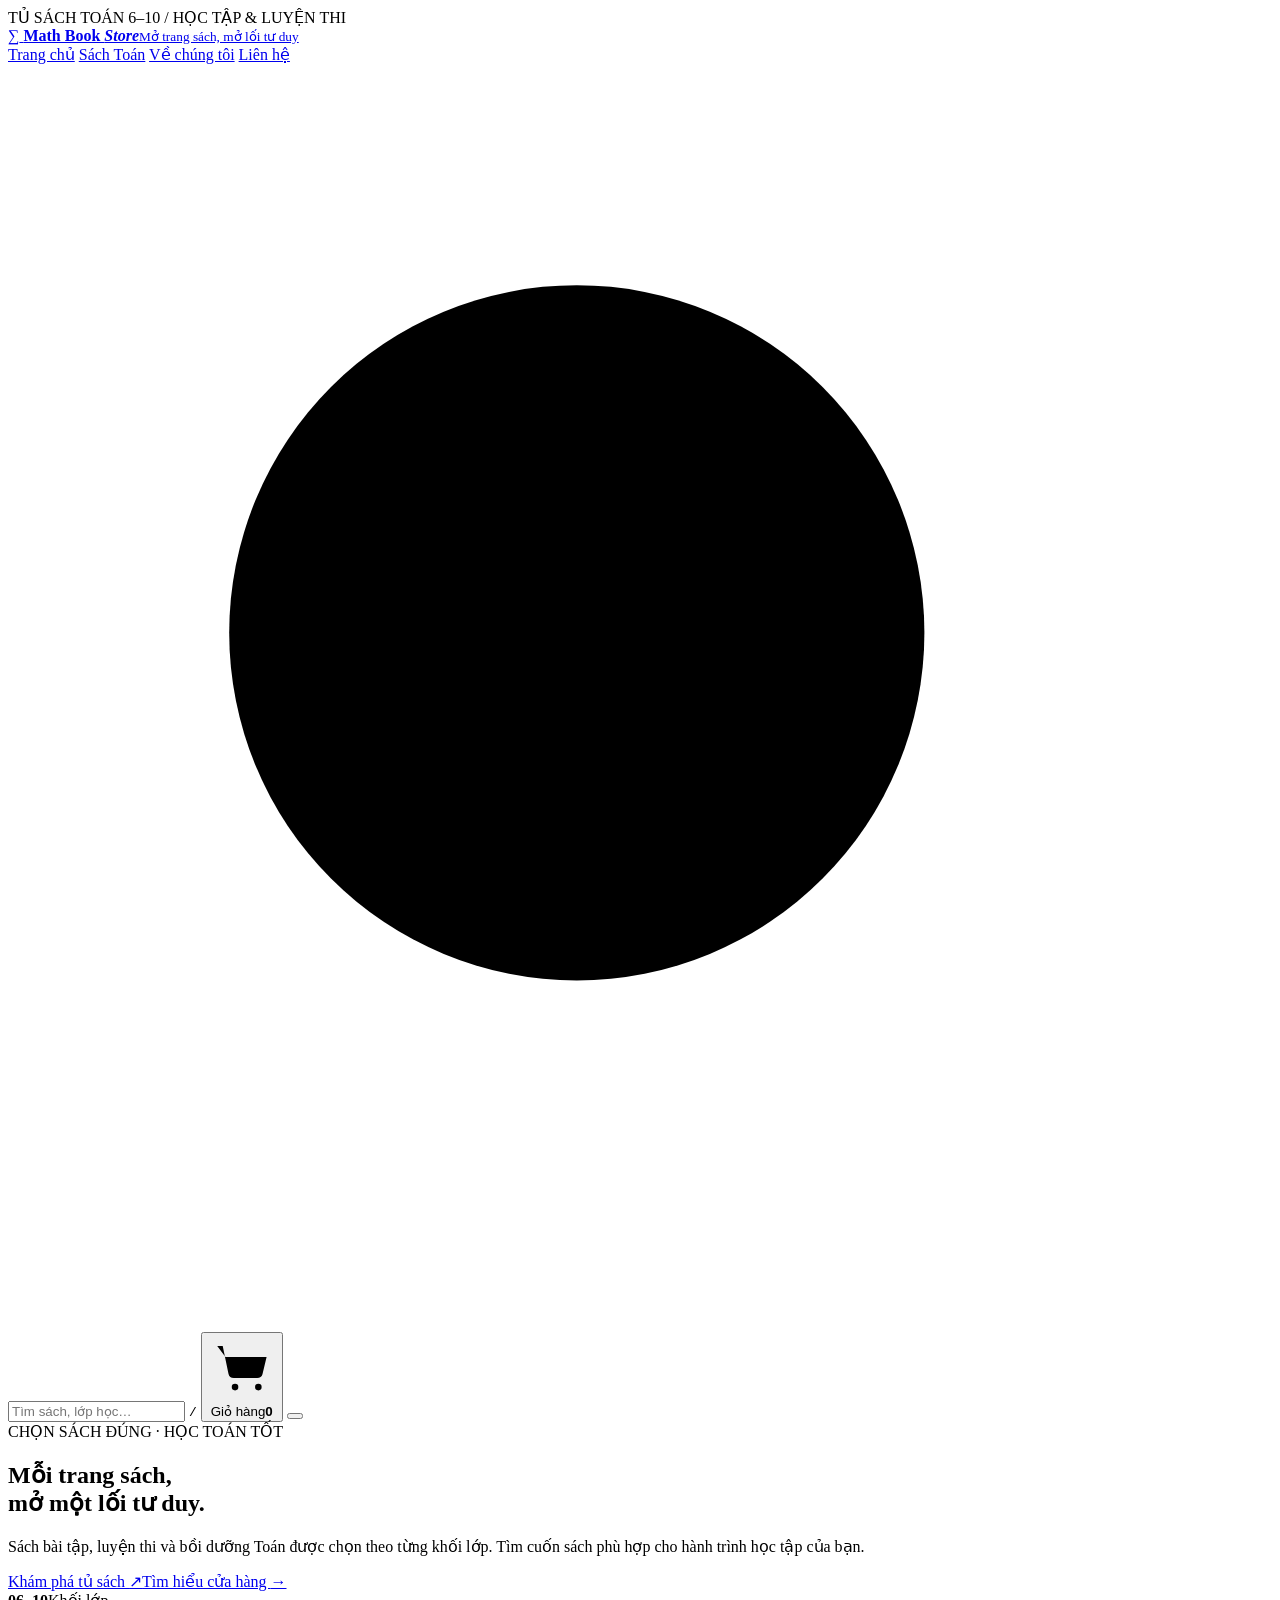
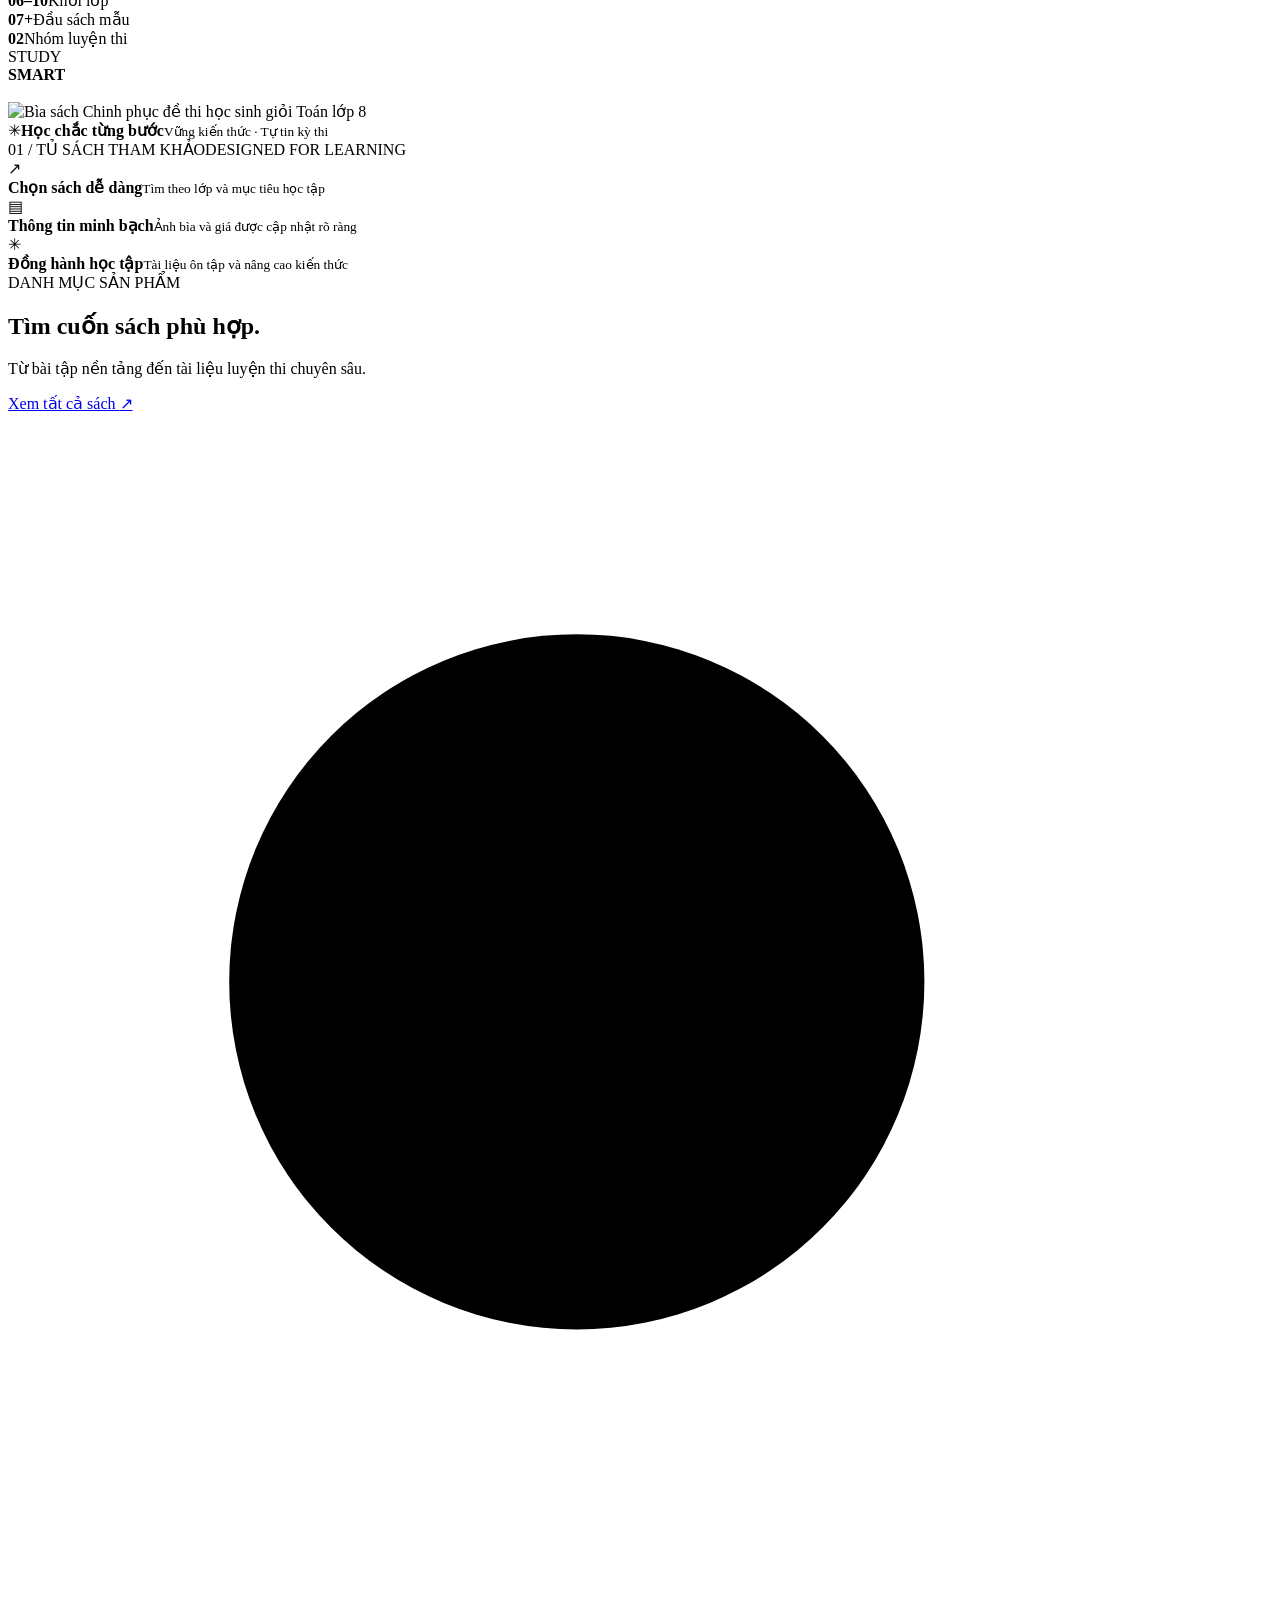
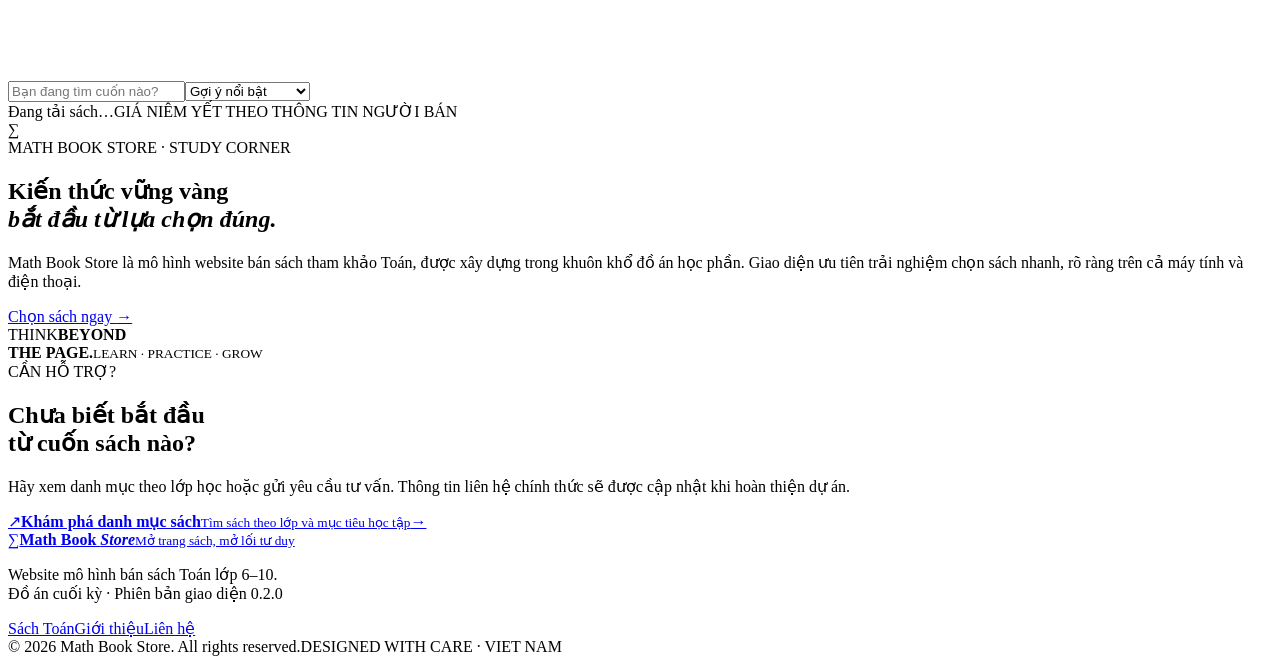
==== server/web/index.html @ 8f63a964 "feat: add Math Book Store storefront" ====
<!doctype html>
<html lang="vi">
<head>
  <meta charset="utf-8">
  <meta name="viewport" content="width=device-width, initial-scale=1">
  <meta name="theme-color" content="#f8f7f2">
  <meta name="description" content="Math Book Store – cửa hàng sách tham khảo Toán, sách bài tập và luyện thi từ lớp 6 đến lớp 10.">
  <title>Math Book Store — Mở trang sách, mở lối tư duy</title>
  <link rel="preconnect" href="https://fonts.googleapis.com">
  <link rel="preconnect" href="https://fonts.gstatic.com" crossorigin>
  <link href="https://fonts.googleapis.com/css2?family=Be+Vietnam+Pro:wght@400;500;600;700;800&display=swap" rel="stylesheet">
  <link rel="stylesheet" href="styles.css?v=0.2.0">
  <script src="app.js?v=0.2.0" defer></script>
</head>
<body>
  <div class="announcement"><span class="announcement-dot"></span> TỦ SÁCH TOÁN 6–10 <span class="announcement-separator">/</span> HỌC TẬP & LUYỆN THI</div>
  <div class="customer-header" id="top">
    <header class="topbar shell">
      <a class="brand" href="#top" aria-label="Math Book Store – Trang chủ">
        <span class="brand-mark">∑</span>
        <span class="brand-copy"><strong>Math Book <em>Store</em></strong><small>Mở trang sách, mở lối tư duy</small></span>
      </a>
      <nav class="main-nav" aria-label="Điều hướng chính">
        <a class="nav-link active" href="#top">Trang chủ</a>
        <a class="nav-link" href="#catalog">Sách Toán</a>
        <a class="nav-link" href="#about">Về chúng tôi</a>
        <a class="nav-link" href="#contact">Liên hệ</a>
      </nav>
      <div class="top-actions">
        <label class="header-search" for="searchInput">
          <svg viewBox="0 0 24 24" aria-hidden="true"><circle cx="10.8" cy="10.8" r="6.6"></circle><path d="m16 16 4.2 4.2"></path></svg>
          <input id="searchInput" type="search" placeholder="Tìm sách, lớp học…" autocomplete="off">
          <kbd>/</kbd>
        </label>
        <button class="cart-trigger" id="cartOpen" type="button" aria-haspopup="dialog" aria-controls="cartDialog">
          <svg viewBox="0 0 24 24" aria-hidden="true"><path d="M3 4h2l2.1 10.1a2 2 0 0 0 2 1.6h8.5a2 2 0 0 0 1.9-1.4L21 8H6"></path><circle cx="9.5" cy="19" r="1.2"></circle><circle cx="18" cy="19" r="1.2"></circle></svg>
          <span>Giỏ hàng</span><b id="cartCount">0</b>
        </button>
        <button class="mobile-menu" id="mobileMenu" type="button" aria-label="Mở điều hướng" aria-expanded="false"><span></span><span></span></button>
      </div>
    </header>
    <div class="mobile-nav" id="mobileNav" hidden>
      <a href="#top">Trang chủ</a><a href="#catalog">Sách Toán</a><a href="#about">Về chúng tôi</a><a href="#contact">Liên hệ</a>
    </div>
  </div>

  <main>
    <section class="hero shell" aria-labelledby="heroTitle">
      <div class="hero-copy">
        <div class="eyebrow"><span class="eyebrow-line"></span> CHỌN SÁCH ĐÚNG · HỌC TOÁN TỐT</div>
        <h1 id="heroTitle">Mỗi trang sách,<br><span>mở một lối tư duy.</span></h1>
        <p>Sách bài tập, luyện thi và bồi dưỡng Toán được chọn theo từng khối lớp. Tìm cuốn sách phù hợp cho hành trình học tập của bạn.</p>
        <div class="hero-actions"><a class="button button-primary" href="#catalog">Khám phá tủ sách <span aria-hidden="true">↗</span></a><a class="text-link" href="#about">Tìm hiểu cửa hàng <span aria-hidden="true">→</span></a></div>
        <div class="hero-stats" aria-label="Thông tin danh mục">
          <div><strong>06–10</strong><span>Khối lớp</span></div><i></i><div><strong>07+</strong><span>Đầu sách mẫu</span></div><i></i><div><strong>02</strong><span>Nhóm luyện thi</span></div>
        </div>
      </div>
      <div class="hero-art" aria-label="Bộ sách Toán tham khảo">
        <div class="hero-orbit orbit-one"></div><div class="hero-orbit orbit-two"></div>
        <span class="hero-sticker sticker-top">STUDY<br><b>SMART</b></span>
        <div class="hero-book hero-book-back"><img src="assets/books/math7-set.webp" alt=""></div>
        <div class="hero-book hero-book-front"><img src="assets/books/hsg8.webp" alt="Bìa sách Chinh phục đề thi học sinh giỏi Toán lớp 8"></div>
        <div class="hero-note"><span class="note-icon">✳</span><span><b>Học chắc từng bước</b><small>Vững kiến thức · Tự tin kỳ thi</small></span></div>
      </div>
      <div class="hero-bottom-label"><span>01 / TỦ SÁCH THAM KHẢO</span><span>DESIGNED FOR LEARNING</span></div>
    </section>

    <section class="benefit-strip shell" aria-label="Lợi ích mua sách">
      <article class="benefit-item"><span class="benefit-icon orange-icon">↗</span><div><b>Chọn sách dễ dàng</b><small>Tìm theo lớp và mục tiêu học tập</small></div></article>
      <article class="benefit-item"><span class="benefit-icon green-icon">▤</span><div><b>Thông tin minh bạch</b><small>Ảnh bìa và giá được cập nhật rõ ràng</small></div></article>
      <article class="benefit-item"><span class="benefit-icon blue-icon">✳</span><div><b>Đồng hành học tập</b><small>Tài liệu ôn tập và nâng cao kiến thức</small></div></article>
    </section>

    <section class="catalog-section shell" id="catalog" aria-labelledby="catalogTitle">
      <div class="section-heading">
        <div><div class="eyebrow"><span class="eyebrow-line"></span> DANH MỤC SẢN PHẨM</div><h2 id="catalogTitle">Tìm cuốn sách <span>phù hợp.</span></h2><p class="section-subtitle">Từ bài tập nền tảng đến tài liệu luyện thi chuyên sâu.</p></div>
        <a class="all-books-link" href="#catalog" id="clearFilters">Xem tất cả sách <span>↗</span></a>
      </div>
      <div class="catalog-tools">
        <div class="category-tabs" id="categoryTabs" role="group" aria-label="Lọc sách theo lớp"></div>
        <div class="catalog-controls"><label class="catalog-search" for="catalogSearch"><svg viewBox="0 0 24 24" aria-hidden="true"><circle cx="10.8" cy="10.8" r="6.6"></circle><path d="m16 16 4.2 4.2"></path></svg><input id="catalogSearch" type="search" placeholder="Bạn đang tìm cuốn nào?"></label><select id="sortSelect" aria-label="Sắp xếp sản phẩm"><option value="featured">Gợi ý nổi bật</option><option value="price-asc">Giá thấp đến cao</option><option value="price-desc">Giá cao đến thấp</option><option value="name">Tên sách A–Z</option></select></div>
      </div>
      <div class="catalog-meta"><span id="resultCount" aria-live="polite">Đang tải sách…</span><span>GIÁ NIÊM YẾT THEO THÔNG TIN NGƯỜI BÁN</span></div>
      <div class="product-grid" id="productGrid"></div>
      <div class="empty-state" id="emptyState" hidden><span>⌕</span><h3>Chưa tìm thấy cuốn sách phù hợp</h3><p>Thử thay đổi từ khóa hoặc chọn lại danh mục.</p><button class="button button-outline" id="resetSearch" type="button">Xóa bộ lọc</button></div>
    </section>

    <section class="study-banner shell" id="about">
      <div class="study-mark">∑</div><div class="study-copy"><div class="eyebrow light-eyebrow">MATH BOOK STORE · STUDY CORNER</div><h2>Kiến thức vững vàng<br><em>bắt đầu từ lựa chọn đúng.</em></h2><p>Math Book Store là mô hình website bán sách tham khảo Toán, được xây dựng trong khuôn khổ đồ án học phần. Giao diện ưu tiên trải nghiệm chọn sách nhanh, rõ ràng trên cả máy tính và điện thoại.</p><a class="button button-light" href="#catalog">Chọn sách ngay <span>→</span></a></div>
      <div class="study-decoration"><span>THINK</span><b>BEYOND<br>THE PAGE.</b><small>LEARN · PRACTICE · GROW</small></div>
    </section>

    <section class="contact-section shell" id="contact">
      <div><div class="eyebrow"><span class="eyebrow-line"></span> CẦN HỖ TRỢ?</div><h2>Chưa biết bắt đầu<br><span>từ cuốn sách nào?</span></h2><p>Hãy xem danh mục theo lớp học hoặc gửi yêu cầu tư vấn. Thông tin liên hệ chính thức sẽ được cập nhật khi hoàn thiện dự án.</p></div>
      <a class="contact-card" href="#catalog"><span class="contact-card-icon">↗</span><b>Khám phá danh mục sách</b><small>Tìm sách theo lớp và mục tiêu học tập</small><span class="contact-arrow">→</span></a>
    </section>
  </main>

  <footer class="site-footer">
    <div class="footer-main shell"><a class="brand footer-brand" href="#top"><span class="brand-mark">∑</span><span class="brand-copy"><strong>Math Book <em>Store</em></strong><small>Mở trang sách, mở lối tư duy</small></span></a><p>Website mô hình bán sách Toán lớp 6–10.<br>Đồ án cuối kỳ · Phiên bản giao diện 0.2.0</p><div class="footer-links"><a href="#catalog">Sách Toán</a><a href="#about">Giới thiệu</a><a href="#contact">Liên hệ</a></div></div>
    <div class="footer-bottom shell"><span>© 2026 Math Book Store. All rights reserved.</span><span>DESIGNED WITH CARE · VIET NAM</span></div>
  </footer>

  <div class="sticky-cart" id="stickyCart" hidden>
    <div class="sticky-cart-info"><span class="sticky-cart-icon">▣</span><span><b><span id="stickyCount">0</span> sản phẩm trong giỏ</b><small>Tạm tính: <strong id="stickyTotal">0đ</strong></small></span></div>
    <button class="button button-primary" id="stickyCartOpen" type="button">Xem giỏ hàng <span>→</span></button>
  </div>

  <dialog class="product-dialog" id="productDialog" aria-labelledby="productDialogTitle"><button class="dialog-close" id="productDialogClose" type="button" aria-label="Đóng">×</button><div id="productDialogContent"></div></dialog>
  <dialog class="cart-dialog" id="cartDialog" aria-labelledby="cartTitle"><div class="cart-panel-head"><div><div class="eyebrow"><span class="eyebrow-line"></span> ĐƠN HÀNG CỦA BẠN</div><h2 id="cartTitle">Giỏ sách</h2></div><button class="dialog-close" id="cartClose" type="button" aria-label="Đóng giỏ hàng">×</button></div><div class="cart-lines" id="cartLines"></div><div class="cart-panel-bottom"><div class="cart-total-line"><span>Tổng tạm tính</span><strong id="cartTotal">0đ</strong></div><p class="demo-disclaimer">Bản giao diện học phần: đặt hàng hiện chỉ là mô phỏng, chưa gửi thông tin đến người bán.</p><button class="button button-primary button-full" id="checkoutOpen" type="button">Tiếp tục đặt hàng <span>→</span></button></div></dialog>
  <dialog class="checkout-dialog" id="checkoutDialog" aria-labelledby="checkoutTitle"><form id="checkoutForm"><div class="checkout-head"><div><div class="eyebrow"><span class="eyebrow-line"></span> THÔNG TIN NHẬN SÁCH</div><h2 id="checkoutTitle">Hoàn tất đơn hàng</h2></div><button class="dialog-close" id="checkoutClose" type="button" aria-label="Đóng">×</button></div><p class="demo-disclaimer">Đây là biểu mẫu minh họa. Không nhập thông tin cá nhân thật ở phiên bản demo này.</p><label>Họ và tên<input name="name" required maxlength="80" placeholder="Tên người nhận (thông tin thử)" autocomplete="off"></label><label>Số điện thoại<input name="phone" required inputmode="tel" pattern="[0-9]{9,11}" maxlength="16" placeholder="Số điện thoại thử" autocomplete="off"></label><label>Địa chỉ nhận sách<textarea name="address" required maxlength="240" rows="2" placeholder="Địa chỉ minh họa"></textarea></label><label>Ghi chú <span>(không bắt buộc)</span><textarea name="note" maxlength="240" rows="2" placeholder="Yêu cầu thêm"></textarea></label><div class="cart-total-line"><span>Tổng thanh toán</span><strong id="checkoutTotal">0đ</strong></div><button class="button button-primary button-full" type="submit">Tạo đơn hàng demo <span>→</span></button></form></dialog>
  <div class="toast" id="toast" role="status" aria-live="polite"></div>
</body>
</html>
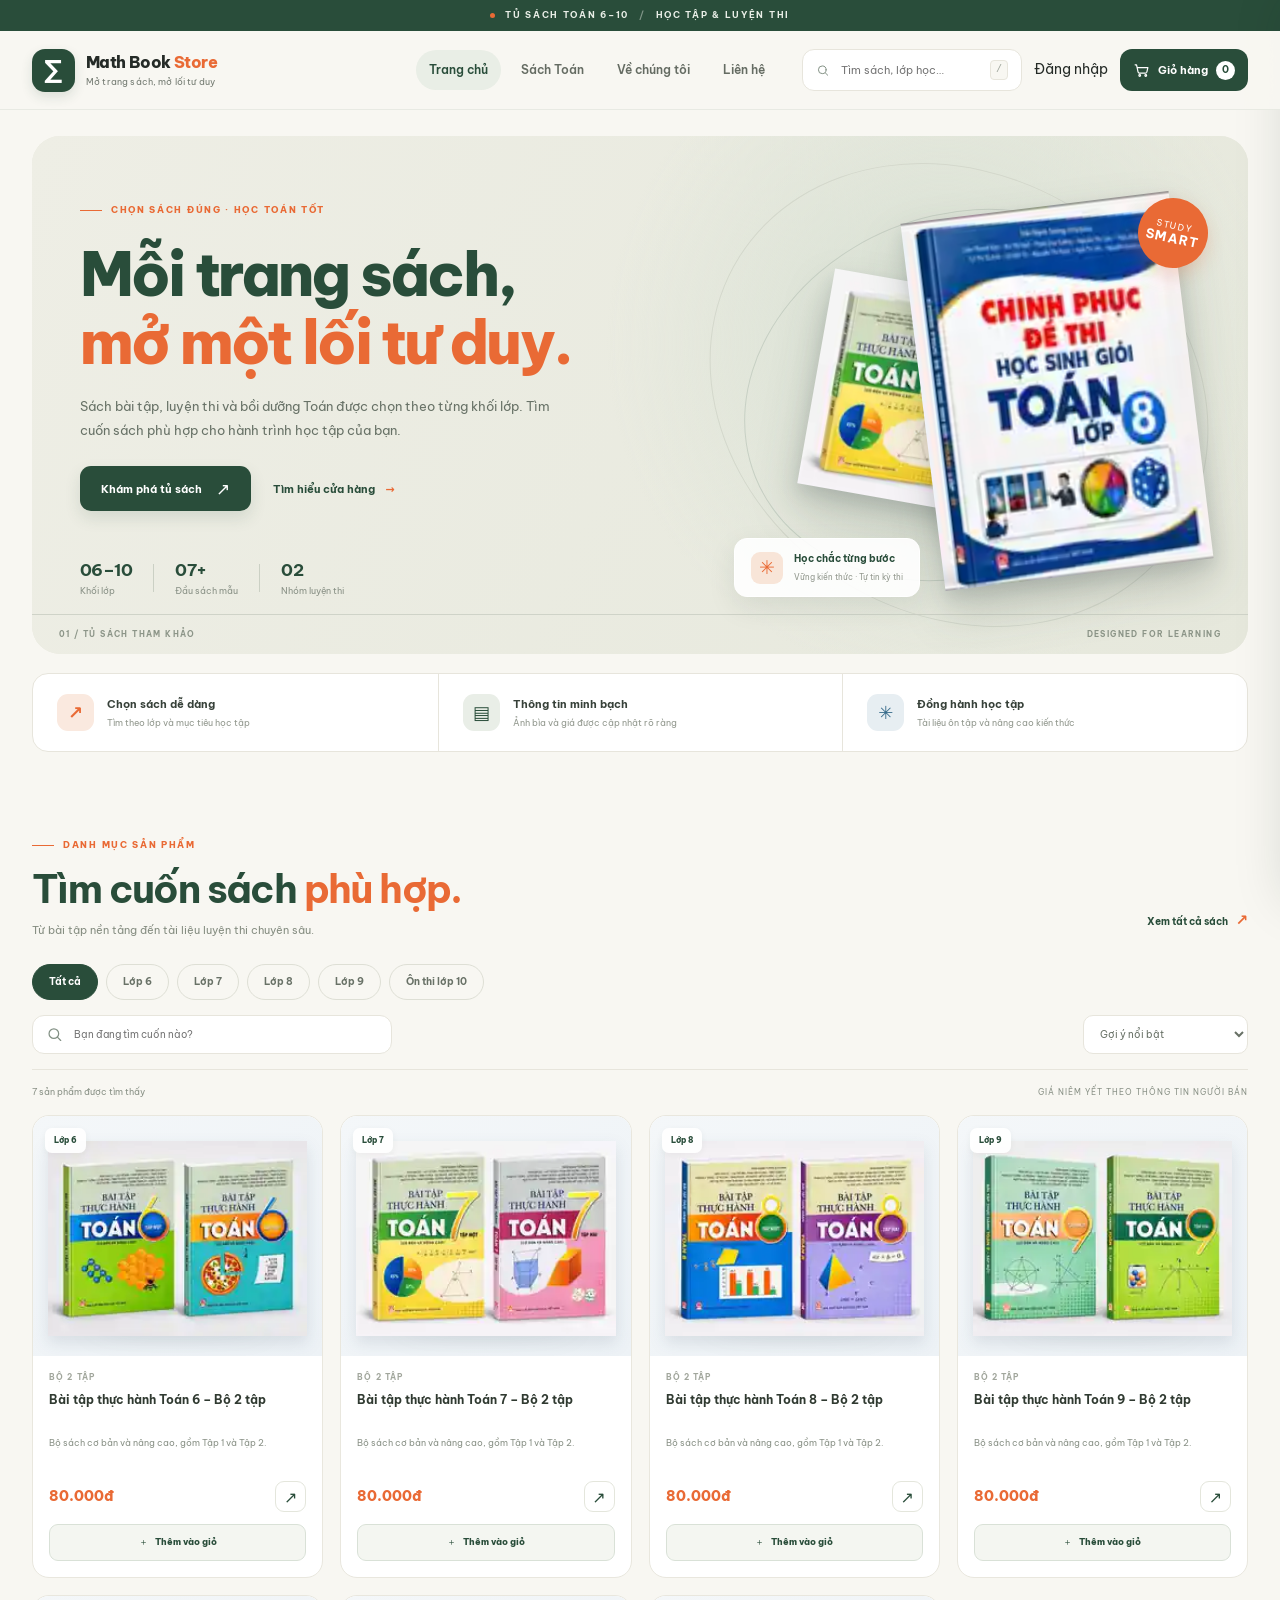
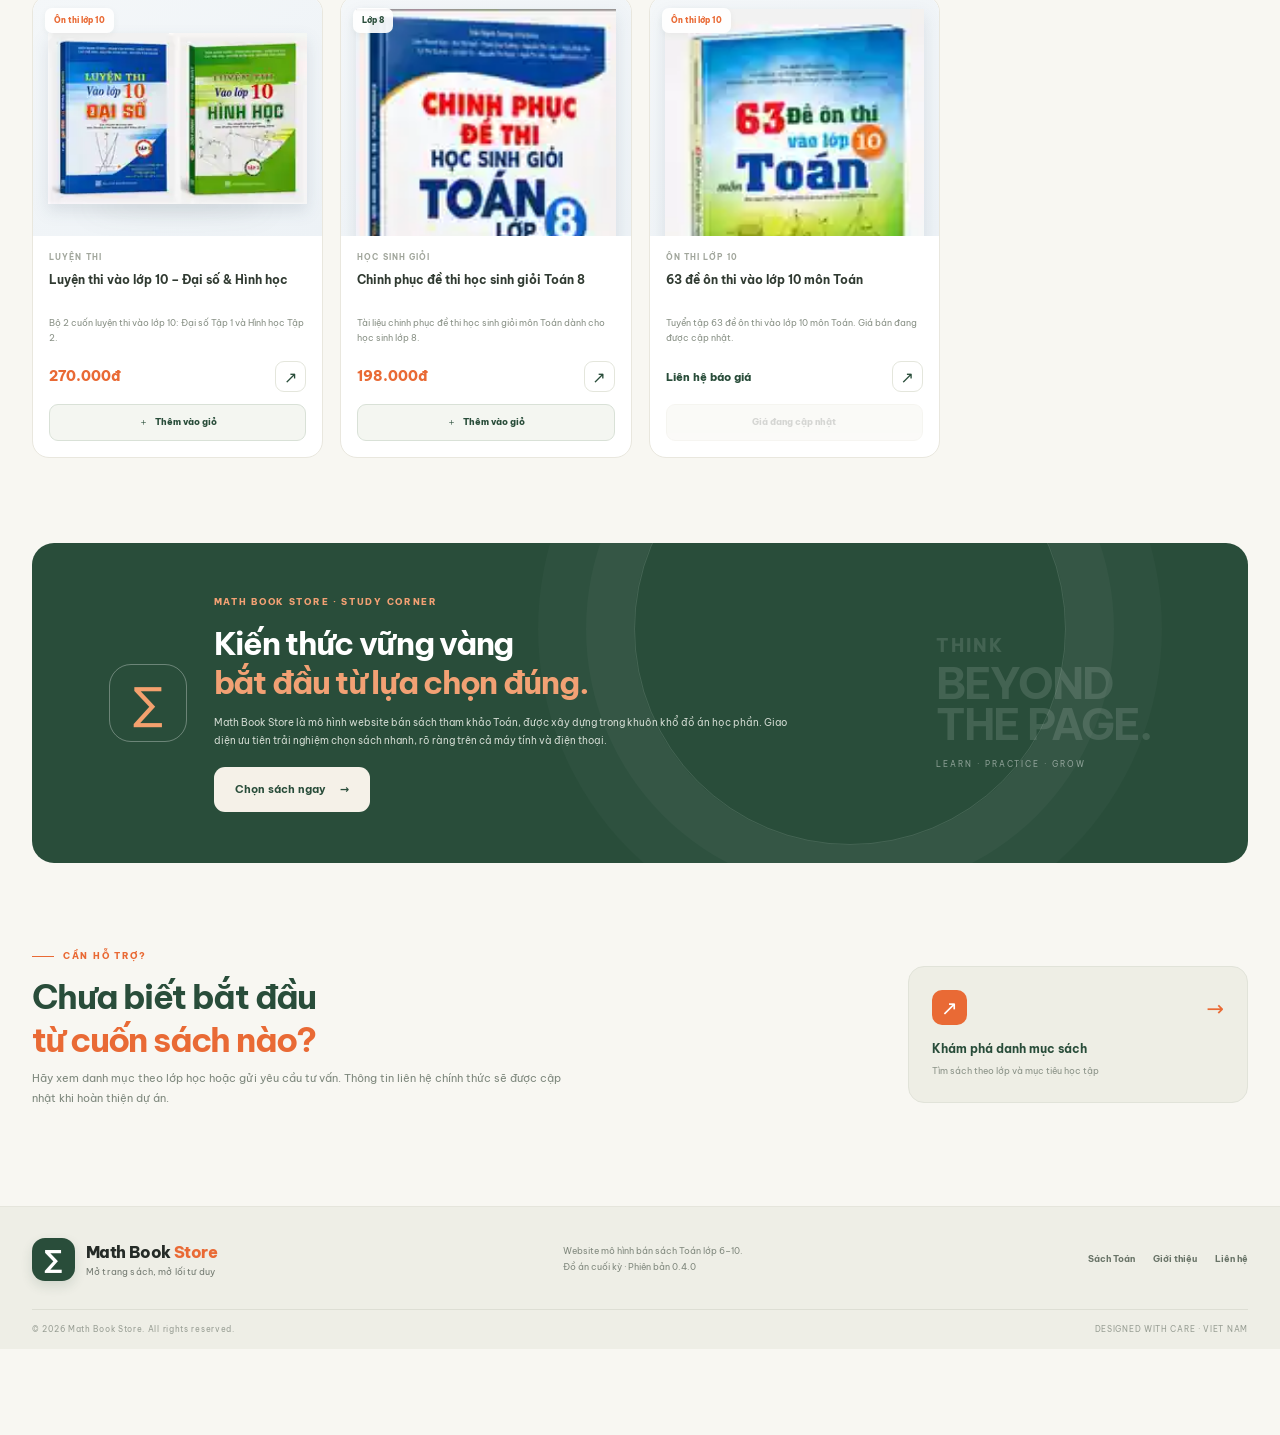
==== commit 15442c38: "feat: add login entry to storefront" ====
--- a/server/web/index.html
+++ b/server/web/index.html
@@ -9,8 +9,8 @@
   <link rel="preconnect" href="https://fonts.googleapis.com">
   <link rel="preconnect" href="https://fonts.gstatic.com" crossorigin>
   <link href="https://fonts.googleapis.com/css2?family=Be+Vietnam+Pro:wght@400;500;600;700;800&display=swap" rel="stylesheet">
-  <link rel="stylesheet" href="styles.css?v=0.2.0">
-  <script src="app.js?v=0.2.0" defer></script>
+  <link rel="stylesheet" href="styles.css?v=0.4.0">
+  <script src="app.js?v=0.4.0" defer></script>
 </head>
 <body>
   <div class="announcement"><span class="announcement-dot"></span> TỦ SÁCH TOÁN 6–10 <span class="announcement-separator">/</span> HỌC TẬP & LUYỆN THI</div>
@@ -32,6 +32,7 @@
           <input id="searchInput" type="search" placeholder="Tìm sách, lớp học…" autocomplete="off">
           <kbd>/</kbd>
         </label>
+        <a class="account-link" id="accountLink" href="login.html">Đăng nhập</a>
         <button class="cart-trigger" id="cartOpen" type="button" aria-haspopup="dialog" aria-controls="cartDialog">
           <svg viewBox="0 0 24 24" aria-hidden="true"><path d="M3 4h2l2.1 10.1a2 2 0 0 0 2 1.6h8.5a2 2 0 0 0 1.9-1.4L21 8H6"></path><circle cx="9.5" cy="19" r="1.2"></circle><circle cx="18" cy="19" r="1.2"></circle></svg>
           <span>Giỏ hàng</span><b id="cartCount">0</b>
@@ -40,7 +41,7 @@
       </div>
     </header>
     <div class="mobile-nav" id="mobileNav" hidden>
-      <a href="#top">Trang chủ</a><a href="#catalog">Sách Toán</a><a href="#about">Về chúng tôi</a><a href="#contact">Liên hệ</a>
+      <a href="#top">Trang chủ</a><a href="#catalog">Sách Toán</a><a href="#about">Về chúng tôi</a><a href="#contact">Liên hệ</a><a href="login.html">Đăng nhập</a>
     </div>
   </div>
 
@@ -97,7 +98,7 @@
   </main>
 
   <footer class="site-footer">
-    <div class="footer-main shell"><a class="brand footer-brand" href="#top"><span class="brand-mark">∑</span><span class="brand-copy"><strong>Math Book <em>Store</em></strong><small>Mở trang sách, mở lối tư duy</small></span></a><p>Website mô hình bán sách Toán lớp 6–10.<br>Đồ án cuối kỳ · Phiên bản giao diện 0.2.0</p><div class="footer-links"><a href="#catalog">Sách Toán</a><a href="#about">Giới thiệu</a><a href="#contact">Liên hệ</a></div></div>
+    <div class="footer-main shell"><a class="brand footer-brand" href="#top"><span class="brand-mark">∑</span><span class="brand-copy"><strong>Math Book <em>Store</em></strong><small>Mở trang sách, mở lối tư duy</small></span></a><p>Website mô hình bán sách Toán lớp 6–10.<br>Đồ án cuối kỳ · Phiên bản 0.4.0</p><div class="footer-links"><a href="#catalog">Sách Toán</a><a href="#about">Giới thiệu</a><a href="#contact">Liên hệ</a></div></div>
     <div class="footer-bottom shell"><span>© 2026 Math Book Store. All rights reserved.</span><span>DESIGNED WITH CARE · VIET NAM</span></div>
   </footer>
 
--- a/server/web/styles.css
+++ b/server/web/styles.css
@@ -0,0 +1,25 @@
+:root{--paper:#f8f7f2;--paper-2:#f0eee6;--white:#fff;--ink:#252b27;--muted:#747b72;--muted-2:#a2a69d;--line:#e7e5dc;--green:#294d3a;--green-2:#3f6a4e;--orange:#e96a35;--orange-soft:#f9e7db;--blue:#376b8a;--shadow:0 18px 50px rgba(39,52,43,.09);--radius:22px;font-family:'Be Vietnam Pro',system-ui,-apple-system,Segoe UI,sans-serif;color:var(--ink);background:var(--paper);font-synthesis:none;text-rendering:optimizeLegibility;scroll-behavior:smooth}
+*{box-sizing:border-box}[hidden]{display:none!important}html{scroll-padding-top:112px}body{margin:0;padding-bottom:86px;background:var(--paper);font-size:14px;line-height:1.65}button,input,select,textarea{font:inherit}button,a,input,select,textarea{-webkit-tap-highlight-color:transparent}button{cursor:pointer}button:disabled{cursor:not-allowed;opacity:.45}a{color:inherit;text-decoration:none}button:focus-visible,a:focus-visible,input:focus-visible,select:focus-visible,textarea:focus-visible{outline:3px solid #e96a3580;outline-offset:3px}h1,h2,h3,p{margin-top:0}svg{width:19px;height:19px;fill:none;stroke:currentColor;stroke-width:1.7;stroke-linecap:round;stroke-linejoin:round}.shell{width:min(1240px,calc(100% - 64px));margin-inline:auto}
+.announcement{height:31px;background:var(--green);color:#e9eee7;display:flex;align-items:center;justify-content:center;gap:10px;font-size:9px;letter-spacing:1.7px;font-weight:700}.announcement-dot{width:5px;height:5px;background:#e96a35;border-radius:50%}.announcement-separator{opacity:.45}
+.customer-header{position:sticky;top:0;z-index:30;background:rgba(248,247,242,.94);backdrop-filter:blur(18px);border-bottom:1px solid rgba(41,77,58,.08)}.topbar{height:78px;display:flex;align-items:center;justify-content:space-between;gap:24px}.brand{display:flex;align-items:center;gap:11px;min-width:218px}.brand-mark{display:grid;place-items:center;width:43px;height:43px;border-radius:13px;background:var(--green);color:#fff;font-size:25px;font-weight:800;box-shadow:0 5px 12px #294d3a24}.brand-copy{display:flex;flex-direction:column;line-height:1.25}.brand-copy strong{font-size:16px;letter-spacing:-.6px;font-weight:800}.brand-copy em{font-style:normal;color:var(--orange)}.brand-copy small{font-size:9px;color:var(--muted);letter-spacing:.15px;margin-top:4px}.main-nav{display:flex;align-items:center;gap:7px;margin-left:auto}.nav-link{padding:10px 13px;border-radius:30px;color:#656c63;font-size:12px;font-weight:600;transition:.2s}.nav-link:hover,.nav-link.active{background:#e9eee6;color:var(--green)}.top-actions{display:flex;align-items:center;gap:12px}.header-search,.catalog-search{height:42px;display:flex;align-items:center;gap:9px;padding:0 13px;border:1px solid var(--line);border-radius:12px;background:#fff;color:#829084}.header-search{width:220px}.header-search input,.catalog-search input{width:100%;min-width:0;border:0;outline:0;background:transparent;color:var(--ink);font-size:11px}.header-search kbd{font-size:10px;border:1px solid var(--line);border-radius:4px;padding:1px 5px;color:#9ca39a;background:var(--paper)}.cart-trigger{height:42px;padding:0 13px;display:flex;align-items:center;gap:8px;background:var(--green);color:white;border:0;border-radius:12px;font-size:11px;font-weight:700}.cart-trigger svg{width:17px}.cart-trigger b{display:grid;place-items:center;min-width:19px;height:19px;padding:0 4px;border-radius:50%;background:#fff;color:var(--green);font-size:10px}.mobile-menu{display:none;width:40px;height:40px;border:1px solid var(--line);background:white;border-radius:11px}.mobile-menu span{display:block;width:17px;height:1.5px;margin:5px auto;background:var(--green)}.mobile-nav{padding:0 22px 14px;gap:7px}.mobile-nav a{padding:10px 12px;border-radius:9px;font-size:12px;color:var(--green)}.mobile-nav a:hover{background:#e9eee6}
+.hero{position:relative;display:grid;grid-template-columns:1.05fr .95fr;min-height:510px;margin-top:26px;border-radius:28px;overflow:hidden;background:#e9e9df;isolation:isolate}.hero:before{content:"";position:absolute;z-index:-1;inset:0;background:radial-gradient(circle at 75% 40%,#d7e0d3 0,transparent 35%),linear-gradient(115deg,#eeeee5 0%,#e6e8dc 100%)}.hero-copy{padding:67px 0 55px 7.5%;position:relative;z-index:2}.eyebrow{display:flex;align-items:center;gap:9px;color:var(--orange);font-size:9px;font-weight:800;letter-spacing:1.7px}.eyebrow-line{width:22px;height:1px;background:currentColor}.hero h1{font-size:clamp(38px,4.7vw,62px);line-height:1.13;letter-spacing:-2.7px;margin:23px 0 17px;color:var(--green);font-weight:800}.hero h1 span{color:var(--orange)}.hero-copy>p{max-width:470px;color:#687267;font-size:13px;line-height:1.9;margin-bottom:23px}.hero-actions{display:flex;align-items:center;gap:22px}.button{display:inline-flex;align-items:center;justify-content:center;gap:14px;min-height:45px;padding:0 20px;border:1px solid transparent;border-radius:11px;font-size:11px;font-weight:700;transition:transform .2s,background .2s,border-color .2s}.button:hover{transform:translateY(-2px)}.button-primary{background:var(--green);color:white;box-shadow:0 7px 16px #294d3a20}.button-primary:hover{background:#1f3f2e}.button-primary span{font-size:17px;font-weight:400}.text-link{font-size:11px;font-weight:700;color:var(--green)}.text-link span{padding-left:7px;color:var(--orange)}.hero-stats{display:flex;align-items:center;gap:21px;margin-top:45px}.hero-stats div{display:flex;flex-direction:column}.hero-stats strong{font-size:17px;color:var(--green);letter-spacing:-.5px}.hero-stats span{font-size:9px;color:#899186}.hero-stats i{height:28px;width:1px;background:#cbd0c4}.hero-art{position:relative;min-height:510px;display:flex;align-items:center;justify-content:center;overflow:hidden}.hero-orbit{position:absolute;border:1px solid #c7d0c4;border-radius:50%;transform:rotate(-22deg)}.orbit-one{width:440px;height:360px}.orbit-two{width:520px;height:440px;transform:rotate(32deg);border-color:#d4d8cc}.hero-book{position:absolute;filter:drop-shadow(0 22px 22px rgba(28,44,34,.2));transition:transform .35s}.hero-book img{display:block;width:100%;height:100%;object-fit:contain}.hero-book-back{width:290px;height:320px;right:25%;top:105px;transform:rotate(10deg)}.hero-book-front{width:290px;height:370px;right:8%;top:70px;transform:rotate(-7deg);z-index:2}.hero-art:hover .hero-book-front{transform:translateY(-6px) rotate(-5deg)}.hero-sticker{position:absolute;z-index:3;top:62px;right:7%;display:grid;place-content:center;width:70px;height:70px;border-radius:50%;background:var(--orange);color:#fff;text-align:center;font-size:9px;line-height:1.1;letter-spacing:1px;transform:rotate(12deg);box-shadow:0 7px 18px #e96a3540}.hero-sticker b{font-size:13px}.hero-note{position:absolute;z-index:4;bottom:57px;left:11%;display:flex;align-items:center;gap:11px;padding:12px 16px;background:rgba(255,255,255,.9);border:1px solid #fff;border-radius:13px;box-shadow:0 10px 28px #24382c18}.note-icon{display:grid;place-items:center;width:32px;height:32px;background:#f8e5d8;border-radius:9px;color:var(--orange);font-size:19px}.hero-note b,.hero-note small{display:block}.hero-note b{font-size:10px;color:var(--green)}.hero-note small{font-size:8px;color:#92988e;margin-top:3px}.hero-bottom-label{position:absolute;bottom:0;left:0;right:0;display:flex;justify-content:space-between;padding:13px 27px;border-top:1px solid #cfd3c8;color:#8c9588;font-size:8px;letter-spacing:1.4px;font-weight:700}
+.benefit-strip{display:grid;grid-template-columns:repeat(3,1fr);margin-top:19px;margin-bottom:86px;background:white;border:1px solid var(--line);border-radius:16px;overflow:hidden}.benefit-item{display:flex;align-items:center;gap:13px;padding:20px 24px}.benefit-item+.benefit-item{border-left:1px solid var(--line)}.benefit-icon{display:grid;place-items:center;width:37px;height:37px;border-radius:11px;font-size:18px;font-weight:700}.orange-icon{background:#fae9df;color:var(--orange)}.green-icon{background:#e9eee7;color:var(--green)}.blue-icon{background:#e7eef2;color:var(--blue)}.benefit-item b,.benefit-item small{display:block}.benefit-item b{font-size:11px;color:#374139}.benefit-item small{font-size:9px;color:#92988e;margin-top:3px}
+.catalog-section{padding-bottom:85px}.section-heading{display:flex;align-items:end;justify-content:space-between;gap:20px;margin-bottom:25px}.section-heading h2,.contact-section h2{margin:12px 0 7px;color:var(--green);font-size:clamp(28px,3.2vw,39px);line-height:1.25;letter-spacing:-1.6px}.section-heading h2 span,.contact-section h2 span{color:var(--orange)}.section-subtitle{font-size:11px;color:#858d81;margin:0}.all-books-link{font-size:10px;font-weight:700;color:var(--green);padding-bottom:6px;white-space:nowrap}.all-books-link span{color:var(--orange);padding-left:5px;font-size:15px}.catalog-tools{display:flex;flex-direction:column;gap:15px}.category-tabs{display:flex;flex-wrap:wrap;gap:8px}.category-tab{border:1px solid #dedfd5;background:transparent;color:#697267;border-radius:30px;padding:9px 16px;font-size:10px;font-weight:700;transition:.2s}.category-tab:hover{border-color:#a6b4a5;color:var(--green)}.category-tab.active{background:var(--green);border-color:var(--green);color:white}.catalog-controls{display:flex;justify-content:space-between;gap:12px;padding-bottom:15px;border-bottom:1px solid var(--line)}.catalog-search{width:min(360px,100%);height:39px;background:white}.catalog-search input{font-size:10px}.catalog-controls select{height:39px;min-width:165px;padding:0 12px;border:1px solid var(--line);border-radius:10px;background:white;color:#687166;font-size:10px;outline-color:var(--orange)}.catalog-meta{display:flex;justify-content:space-between;align-items:center;padding:15px 0;color:#899186;font-size:9px}.catalog-meta span:last-child{font-size:8px;letter-spacing:1px}.product-grid{display:grid;grid-template-columns:repeat(4,minmax(0,1fr));gap:17px}.product-card{position:relative;display:flex;flex-direction:column;min-width:0;background:white;border:1px solid #e9e7de;border-radius:17px;overflow:hidden;transition:transform .25s,box-shadow .25s,border-color .25s}.product-card:hover{transform:translateY(-5px);border-color:#d5d8cb;box-shadow:0 17px 35px rgba(42,59,44,.09)}.product-visual{position:relative;display:grid;place-items:center;height:240px;overflow:hidden;background:linear-gradient(145deg,#f4f2eb,#ecece3)}.product-visual:after{content:"";position:absolute;bottom:22px;left:18%;right:18%;height:15px;border-radius:50%;background:#36443918;filter:blur(13px)}.product-visual img{position:relative;z-index:1;display:block;width:100%;height:100%;padding:13px 15px 8px;object-fit:contain;transition:transform .3s;filter:drop-shadow(0 10px 8px rgba(27,39,31,.09))}.product-card:hover .product-visual img{transform:scale(1.045) translateY(-3px)}.product-badge{position:absolute;z-index:2;top:12px;left:12px;padding:6px 9px;border-radius:7px;background:rgba(255,255,255,.92);color:var(--green);font-size:8px;font-weight:800;box-shadow:0 2px 7px #2538290d}.product-badge.orange{color:var(--orange)}.product-body{display:flex;flex-direction:column;flex:1;padding:15px 16px 16px}.product-kicker{color:#a1a69c;font-size:8px;letter-spacing:1.1px;font-weight:700}.product-title{margin:7px 0 7px;color:#303a31;font-size:12px;line-height:1.55;font-weight:700;min-height:38px}.product-description{min-height:32px;margin:0 0 13px;color:#899186;font-size:9px;line-height:1.6}.product-bottom{display:flex;align-items:center;justify-content:space-between;gap:7px;margin-top:auto}.product-price{color:var(--orange);font-size:14px;font-weight:800;white-space:nowrap}.product-price.contact-price{font-size:11px;color:var(--green)}.detail-button{width:31px;height:31px;display:grid;place-items:center;border:1px solid #e4e6dc;border-radius:9px;background:white;color:var(--green);font-size:16px;transition:.2s}.detail-button:hover{background:var(--green);border-color:var(--green);color:white}.add-button{display:flex;align-items:center;justify-content:center;gap:7px;width:100%;margin-top:12px;padding:10px;border:1px solid #d9e1d7;border-radius:9px;background:#f4f6f1;color:var(--green);font-size:9px;font-weight:800;transition:.2s}.add-button:hover{background:var(--green);border-color:var(--green);color:white}.add-button:disabled{background:#f5f4ef;color:#a4a69f;border-color:#ebe9e0}.empty-state{text-align:center;padding:65px 20px;color:#899186}.empty-state>span{display:grid;place-items:center;width:52px;height:52px;margin:0 auto 12px;border-radius:50%;background:#e9eee7;color:var(--green);font-size:24px}.empty-state h3{margin-bottom:5px;color:var(--green);font-size:16px}.empty-state p{font-size:11px}.button-outline{border-color:#d8dfd5;background:white;color:var(--green)}
+.study-banner{position:relative;display:flex;align-items:center;min-height:320px;overflow:hidden;padding:47px 6%;border-radius:22px;background:var(--green);color:white}.study-banner:after{content:"";position:absolute;right:15%;top:-130px;width:430px;height:430px;border:1px solid #ffffff20;border-radius:50%;box-shadow:0 0 0 48px #ffffff08,0 0 0 96px #ffffff06}.study-mark{display:grid;place-items:center;width:78px;height:78px;flex:0 0 auto;margin-right:27px;border:1px solid #ffffff50;border-radius:22px;color:#f4a16e;font-size:44px}.study-copy{position:relative;z-index:1;max-width:600px}.light-eyebrow{color:#f2a174}.study-copy h2{margin:14px 0 12px;font-size:32px;line-height:1.22;letter-spacing:-1.3px}.study-copy h2 em{font-style:normal;color:#f2a174}.study-copy p{max-width:580px;color:#d0d9d0;font-size:10px;line-height:1.8}.button-light{margin-top:7px;background:#f5f1e8;color:var(--green)}.button-light:hover{background:#fff}.study-decoration{position:absolute;right:8%;top:50%;z-index:1;transform:translateY(-50%);display:flex;flex-direction:column;align-items:flex-start;color:#ffffff20;line-height:.95;letter-spacing:2px}.study-decoration span{font-size:18px;font-weight:800}.study-decoration b{margin-top:9px;font-size:43px;letter-spacing:-2px}.study-decoration small{margin-top:16px;font-size:8px;letter-spacing:2px;color:#ffffff75}
+.contact-section{display:grid;grid-template-columns:1fr 340px;align-items:center;gap:40px;padding:86px 0}.contact-section h2{font-size:34px}.contact-section p{max-width:530px;color:#7e887d;font-size:11px;line-height:1.85}.contact-card{position:relative;display:flex;flex-direction:column;gap:5px;padding:23px;background:#eeeee5;border:1px solid #e1e3d9;border-radius:16px;transition:.2s}.contact-card:hover{transform:translateY(-3px);box-shadow:var(--shadow)}.contact-card-icon{display:grid;place-items:center;width:35px;height:35px;margin-bottom:9px;border-radius:10px;background:var(--orange);color:white;font-size:20px}.contact-card b{font-size:12px;color:var(--green)}.contact-card small{font-size:9px;color:#8a9287}.contact-arrow{position:absolute;right:23px;top:25px;color:var(--orange);font-size:21px}
+.site-footer{background:#eeeee6;border-top:1px solid #e5e5dc}.footer-main{display:flex;align-items:center;justify-content:space-between;gap:25px;padding-top:31px;padding-bottom:28px}.footer-brand{min-width:auto}.footer-main>p{margin:0;color:#81897e;font-size:9px;line-height:1.8}.footer-links{display:flex;gap:18px}.footer-links a{font-size:9px;color:#687367;font-weight:700}.footer-links a:hover{color:var(--orange)}.footer-bottom{display:flex;justify-content:space-between;padding:13px 0;border-top:1px solid #ddded4;color:#989e94;font-size:8px;letter-spacing:.7px}
+.sticky-cart{position:fixed;z-index:25;left:0;right:0;bottom:0;display:flex;align-items:center;justify-content:space-between;gap:12px;padding:12px max(24px,calc((100vw - 1240px)/2));background:rgba(255,255,255,.96);border-top:1px solid #e7e7de;box-shadow:0 -8px 25px #2538290d;backdrop-filter:blur(12px)}.sticky-cart-info{display:flex;align-items:center;gap:11px}.sticky-cart-icon{display:grid;place-items:center;width:34px;height:34px;border-radius:10px;background:#e9eee7;color:var(--green);font-size:17px}.sticky-cart-info b,.sticky-cart-info small{display:block}.sticky-cart-info b{font-size:10px;color:var(--green)}.sticky-cart-info small{font-size:9px;color:#8b9388}.sticky-cart-info strong{color:var(--orange);font-size:10px}.sticky-cart .button{min-height:39px}
+.product-dialog,.checkout-dialog{width:min(760px,calc(100% - 28px));padding:0;border:0;border-radius:20px;background:var(--paper);color:var(--ink);box-shadow:0 24px 80px #17271d35;overflow:visible}.product-dialog::backdrop,.cart-dialog::backdrop,.checkout-dialog::backdrop{background:rgba(18,32,24,.56);backdrop-filter:blur(3px)}.dialog-close{display:grid;place-items:center;width:34px;height:34px;border:1px solid var(--line);border-radius:10px;background:white;color:var(--green);font-size:22px;line-height:1}.product-dialog>.dialog-close{position:absolute;right:12px;top:12px;z-index:3}.product-detail-layout{display:grid;grid-template-columns:1fr 1fr;gap:24px;padding:28px}.product-detail-image{display:grid;place-items:center;min-height:350px;border-radius:15px;background:#eeeee6}.product-detail-image img{width:100%;height:100%;max-height:390px;object-fit:contain;padding:18px}.product-detail-copy{align-self:center;padding:10px 10px 10px 0}.product-detail-copy .eyebrow{margin-bottom:13px}.product-detail-copy h2{margin:0 0 12px;color:var(--green);font-size:25px;line-height:1.3;letter-spacing:-.8px}.product-detail-copy p{color:#7d877c;font-size:11px;line-height:1.8}.detail-price{margin:18px 0;color:var(--orange);font-size:22px;font-weight:800}.detail-meta{padding:13px 0;border-top:1px solid var(--line);border-bottom:1px solid var(--line);font-size:9px;color:#818b80}.product-detail-copy .button{margin-top:18px}
+.cart-dialog{position:fixed;inset:0 0 0 auto;margin:0 0 0 auto;width:min(440px,100%);height:100%;max-height:none;border:0;border-radius:0;background:var(--paper);padding:0;box-shadow:-15px 0 50px #0e211b26;transform:translateX(105%);transition:transform .28s ease;display:flex;flex-direction:column}.cart-dialog[open]{transform:translateX(0)}.cart-panel-head{display:flex;justify-content:space-between;align-items:center;padding:24px;border-bottom:1px solid var(--line)}.cart-panel-head h2,.checkout-head h2{margin:8px 0 0;color:var(--green);font-size:25px;letter-spacing:-1px}.cart-lines{flex:1;overflow:auto;padding:16px 22px}.cart-empty{display:grid;place-items:center;text-align:center;min-height:230px;color:#8b9388}.cart-empty span{font-size:32px;color:#b0b8ac}.cart-empty b{font-size:12px;color:var(--green)}.cart-empty small{font-size:9px}.cart-line{display:grid;grid-template-columns:72px 1fr auto;gap:12px;align-items:center;padding:13px 0;border-bottom:1px solid var(--line)}.cart-line img{width:72px;height:80px;object-fit:contain;border-radius:10px;background:#eeeee6}.cart-line h3{margin:0 0 4px;color:var(--green);font-size:10px;line-height:1.5}.cart-line strong{color:var(--orange);font-size:11px}.quantity-control{display:flex;align-items:center;gap:7px;margin-top:7px}.quantity-control button{width:24px;height:24px;border:1px solid var(--line);border-radius:7px;background:white;color:var(--green);font-weight:700}.quantity-control span{min-width:15px;text-align:center;font-size:10px}.remove-line{border:0;background:transparent;color:#a0a69d;font-size:17px}.cart-panel-bottom{padding:19px 23px 23px;border-top:1px solid var(--line);background:white}.cart-total-line{display:flex;align-items:center;justify-content:space-between;gap:12px;color:#737c71;font-size:11px}.cart-total-line strong{color:var(--orange);font-size:17px}.demo-disclaimer{margin:12px 0;color:#9a8c6d;font-size:9px;line-height:1.6}.button-full{width:100%}.checkout-dialog{width:min(470px,calc(100% - 28px));padding:25px}.checkout-head{display:flex;justify-content:space-between;align-items:flex-start;margin-bottom:12px}.checkout-head h2{font-size:23px}.checkout-dialog form>label{display:block;margin:13px 0;color:#465346;font-size:10px;font-weight:700}.checkout-dialog label span{font-weight:400;color:#92988e}.checkout-dialog input,.checkout-dialog textarea{display:block;width:100%;margin-top:6px;padding:11px 12px;border:1px solid #dedfd5;border-radius:9px;background:white;color:var(--ink);font-size:11px;resize:vertical}.checkout-dialog input:focus,.checkout-dialog textarea:focus{outline:2px solid #e96a3550;border-color:var(--orange)}.checkout-dialog .cart-total-line{padding:14px 0;margin:16px 0 4px;border-top:1px solid var(--line)}.toast{position:fixed;z-index:60;left:50%;bottom:95px;transform:translate(-50%,15px);padding:11px 17px;border-radius:10px;background:#203d2e;color:white;font-size:10px;font-weight:700;box-shadow:0 10px 30px #10251830;opacity:0;pointer-events:none;transition:.22s}.toast.show{opacity:1;transform:translate(-50%,0)}
+@media(max-width:1050px){.main-nav{gap:0}.nav-link{padding:9px}.header-search{width:185px}.product-grid{grid-template-columns:repeat(3,minmax(0,1fr))}.hero-book-front{right:7%}.hero-book-back{right:27%}.study-decoration{right:5%}.study-decoration b{font-size:35px}}
+@media(max-width:760px){body{padding-bottom:75px}.shell{width:min(100% - 32px,620px)}.announcement{height:27px;font-size:8px}.topbar{height:auto;min-height:68px;flex-wrap:wrap;gap:10px;padding-top:10px;padding-bottom:10px}.brand{min-width:0}.brand-mark{width:38px;height:38px;font-size:22px}.brand-copy strong{font-size:14px}.brand-copy small{font-size:8px}.main-nav{display:none}.top-actions{margin-left:auto}.header-search{display:none}.cart-trigger{height:38px;padding:0 10px;font-size:10px}.mobile-menu{display:block}.mobile-nav{display:grid;grid-template-columns:repeat(4,1fr);width:min(100% - 32px,620px);margin:auto;padding:0 0 10px}.mobile-nav[hidden]{display:none}.mobile-nav a{text-align:center;padding:8px 3px;font-size:9px}.hero{grid-template-columns:1fr;min-height:0;margin-top:14px;border-radius:20px}.hero-copy{padding:35px 26px 25px}.hero h1{font-size:clamp(36px,8vw,50px);letter-spacing:-1.8px;margin:17px 0 12px}.hero-copy>p{font-size:11px;line-height:1.8;max-width:440px}.hero-actions{gap:14px;flex-wrap:wrap}.button{min-height:42px;padding:0 15px;font-size:10px}.text-link{font-size:10px}.hero-stats{margin-top:27px;gap:16px}.hero-stats strong{font-size:15px}.hero-stats span{font-size:8px}.hero-art{min-height:300px}.hero-book-back{width:220px;height:245px;right:39%;top:30px}.hero-book-front{width:220px;height:285px;right:13%;top:9px}.hero-sticker{top:12px;right:10%;width:57px;height:57px;font-size:7px}.hero-sticker b{font-size:10px}.hero-note{bottom:29px;left:8%;padding:9px 12px}.hero-bottom-label{padding:10px 17px;font-size:7px}.benefit-strip{grid-template-columns:1fr;margin-top:12px;margin-bottom:60px}.benefit-item{padding:13px 16px}.benefit-item+.benefit-item{border-left:0;border-top:1px solid var(--line)}.benefit-icon{width:33px;height:33px}.benefit-item b{font-size:10px}.benefit-item small{font-size:8px}.catalog-section{padding-bottom:55px}.section-heading{align-items:flex-start;margin-bottom:18px}.section-heading h2{font-size:29px}.section-subtitle{font-size:9px;max-width:290px}.all-books-link{font-size:8px;margin-top:20px}.category-tabs{gap:6px}.category-tab{padding:8px 11px;font-size:9px}.catalog-controls{align-items:center}.catalog-search{height:36px}.catalog-controls select{min-width:128px;height:36px;font-size:9px}.catalog-meta{font-size:8px}.catalog-meta span:last-child{font-size:6px}.product-grid{grid-template-columns:repeat(2,minmax(0,1fr));gap:11px}.product-visual{height:195px}.product-visual img{padding:9px}.product-body{padding:11px}.product-title{font-size:10px;min-height:46px}.product-description{font-size:8px;min-height:30px}.product-price{font-size:12px}.add-button{font-size:8px;padding:9px}.product-badge{top:8px;left:8px;padding:5px 7px;font-size:7px}.study-banner{min-height:0;padding:29px 22px;border-radius:18px}.study-mark{width:52px;height:52px;margin-right:15px;border-radius:14px;font-size:30px}.study-copy h2{font-size:24px}.study-copy p{font-size:9px;max-width:440px}.study-decoration{display:none}.contact-section{grid-template-columns:1fr;gap:20px;padding:60px 0}.contact-section h2{font-size:29px}.contact-card{max-width:430px}.footer-main{flex-wrap:wrap;gap:15px;padding-top:24px;padding-bottom:20px}.footer-main>p{order:3;width:100%}.footer-links{margin-left:auto;gap:12px}.footer-bottom{font-size:7px}.sticky-cart{padding:9px 16px}.sticky-cart-icon{width:31px;height:31px}.sticky-cart-info b{font-size:9px}.sticky-cart-info small{font-size:8px}.sticky-cart .button{min-height:36px;font-size:9px;padding:0 12px}.product-detail-layout{grid-template-columns:1fr;gap:15px;padding:20px}.product-detail-image{min-height:240px;max-height:280px}.product-detail-image img{max-height:260px}.product-detail-copy{padding:0}.product-detail-copy h2{font-size:20px}.product-detail-copy p{font-size:10px}.detail-price{font-size:19px;margin:10px 0}.cart-panel-head{padding:18px}.cart-lines{padding:10px 16px}.cart-panel-bottom{padding:15px 17px 18px}.checkout-dialog{padding:20px}}
+@media(max-width:390px){.shell{width:calc(100% - 24px)}.brand-copy strong{font-size:13px}.cart-trigger span{display:none}.hero-copy{padding-inline:19px}.hero h1{font-size:34px}.hero-art{min-height:270px}.hero-book-front{width:195px;height:255px}.hero-book-back{width:195px;height:220px}.hero-stats{gap:11px}.hero-stats strong{font-size:13px}.hero-stats span{font-size:7px}.catalog-controls{flex-direction:column;align-items:stretch}.catalog-search{width:100%}.catalog-controls select{width:100%}.product-visual{height:165px}.product-title{font-size:9px}.product-price{font-size:11px}.add-button{padding:8px 5px}.footer-links{gap:8px}.footer-links a{font-size:8px}}
+@media(prefers-reduced-motion:reduce){*,*::before,*::after{scroll-behavior:auto!important;transition:none!important;animation:none!important}}
+
+
+/* v0.3 product display refinements: catalog-ready photographic mockups */
+.product-visual{background:linear-gradient(145deg,#f4f7f9,#edf2f6)}
+.product-visual img{object-fit:contain;object-position:center;filter:drop-shadow(0 7px 8px rgba(17,48,72,.11))}
+.hero-book img{filter:drop-shadow(0 7px 8px rgba(12,33,52,.1))}
+.product-card{transition:transform .2s ease,box-shadow .2s ease}
+.product-card:hover{transform:translateY(-3px)}
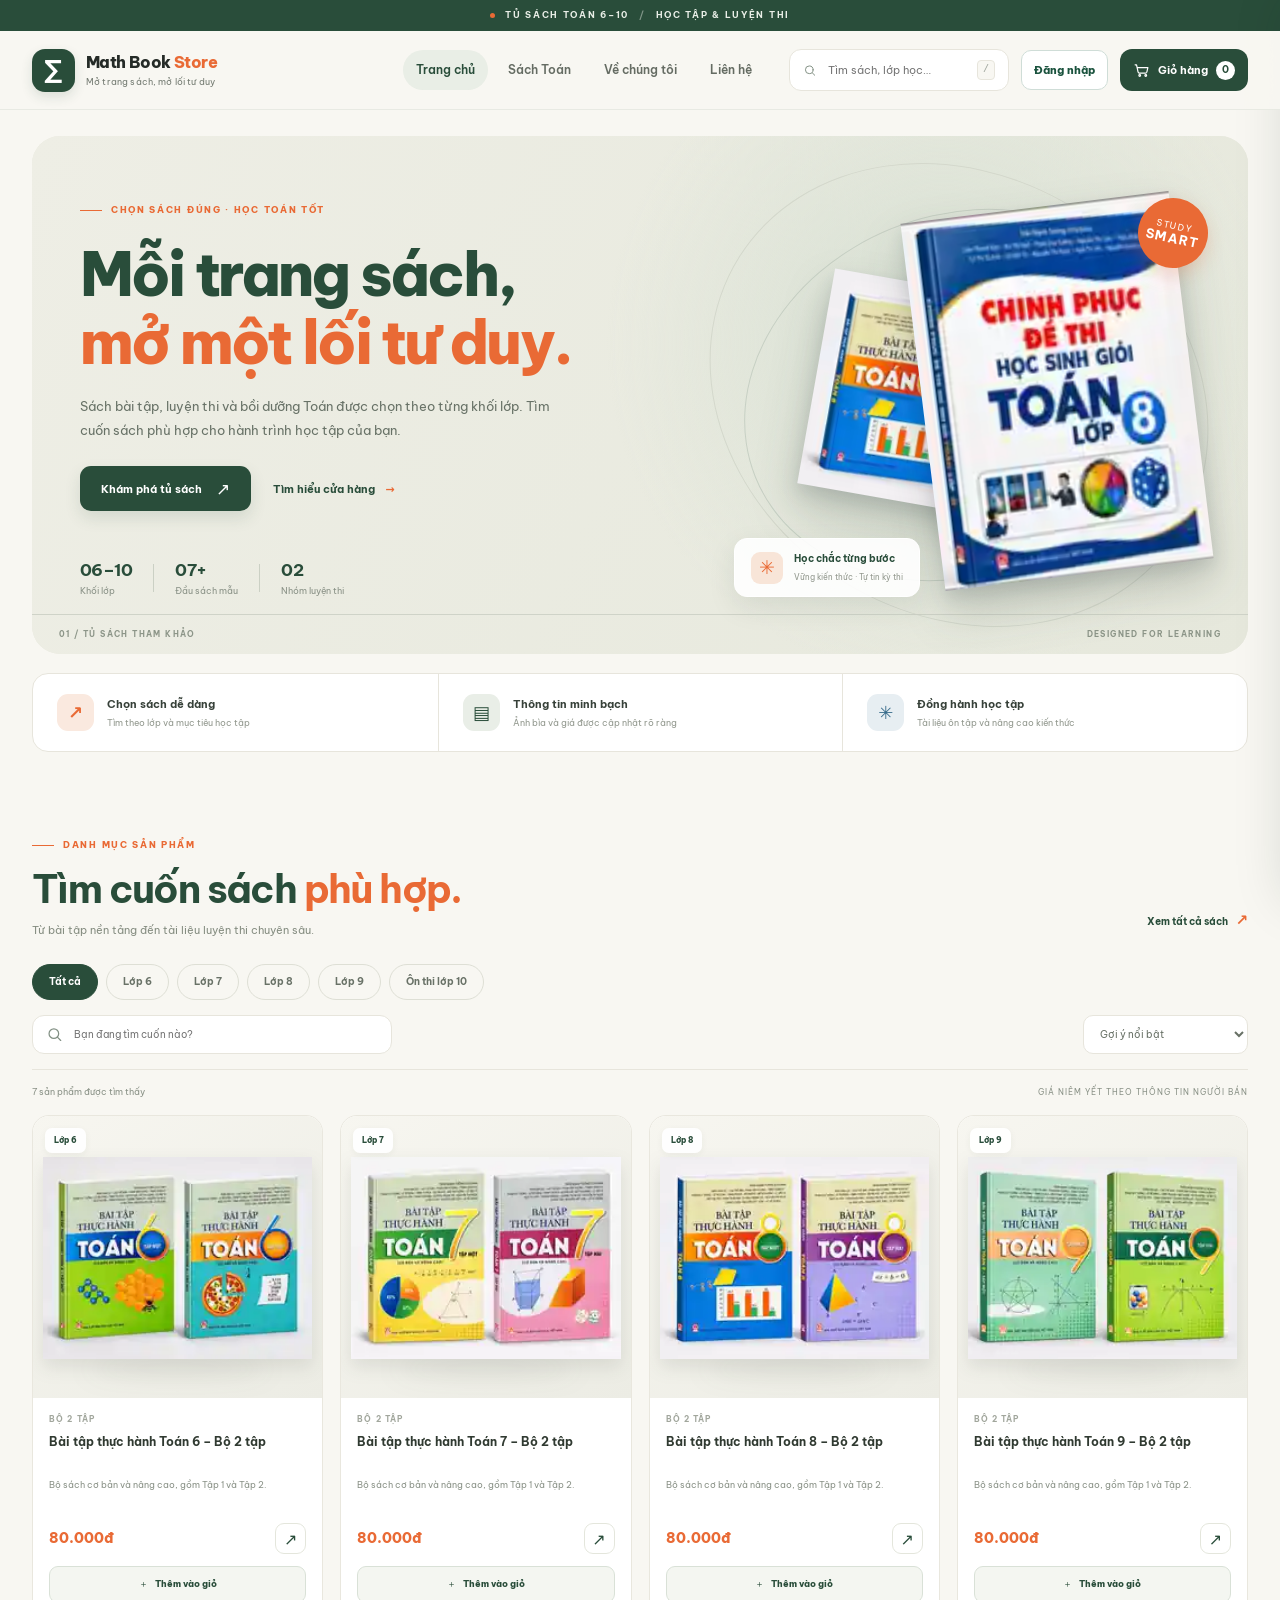
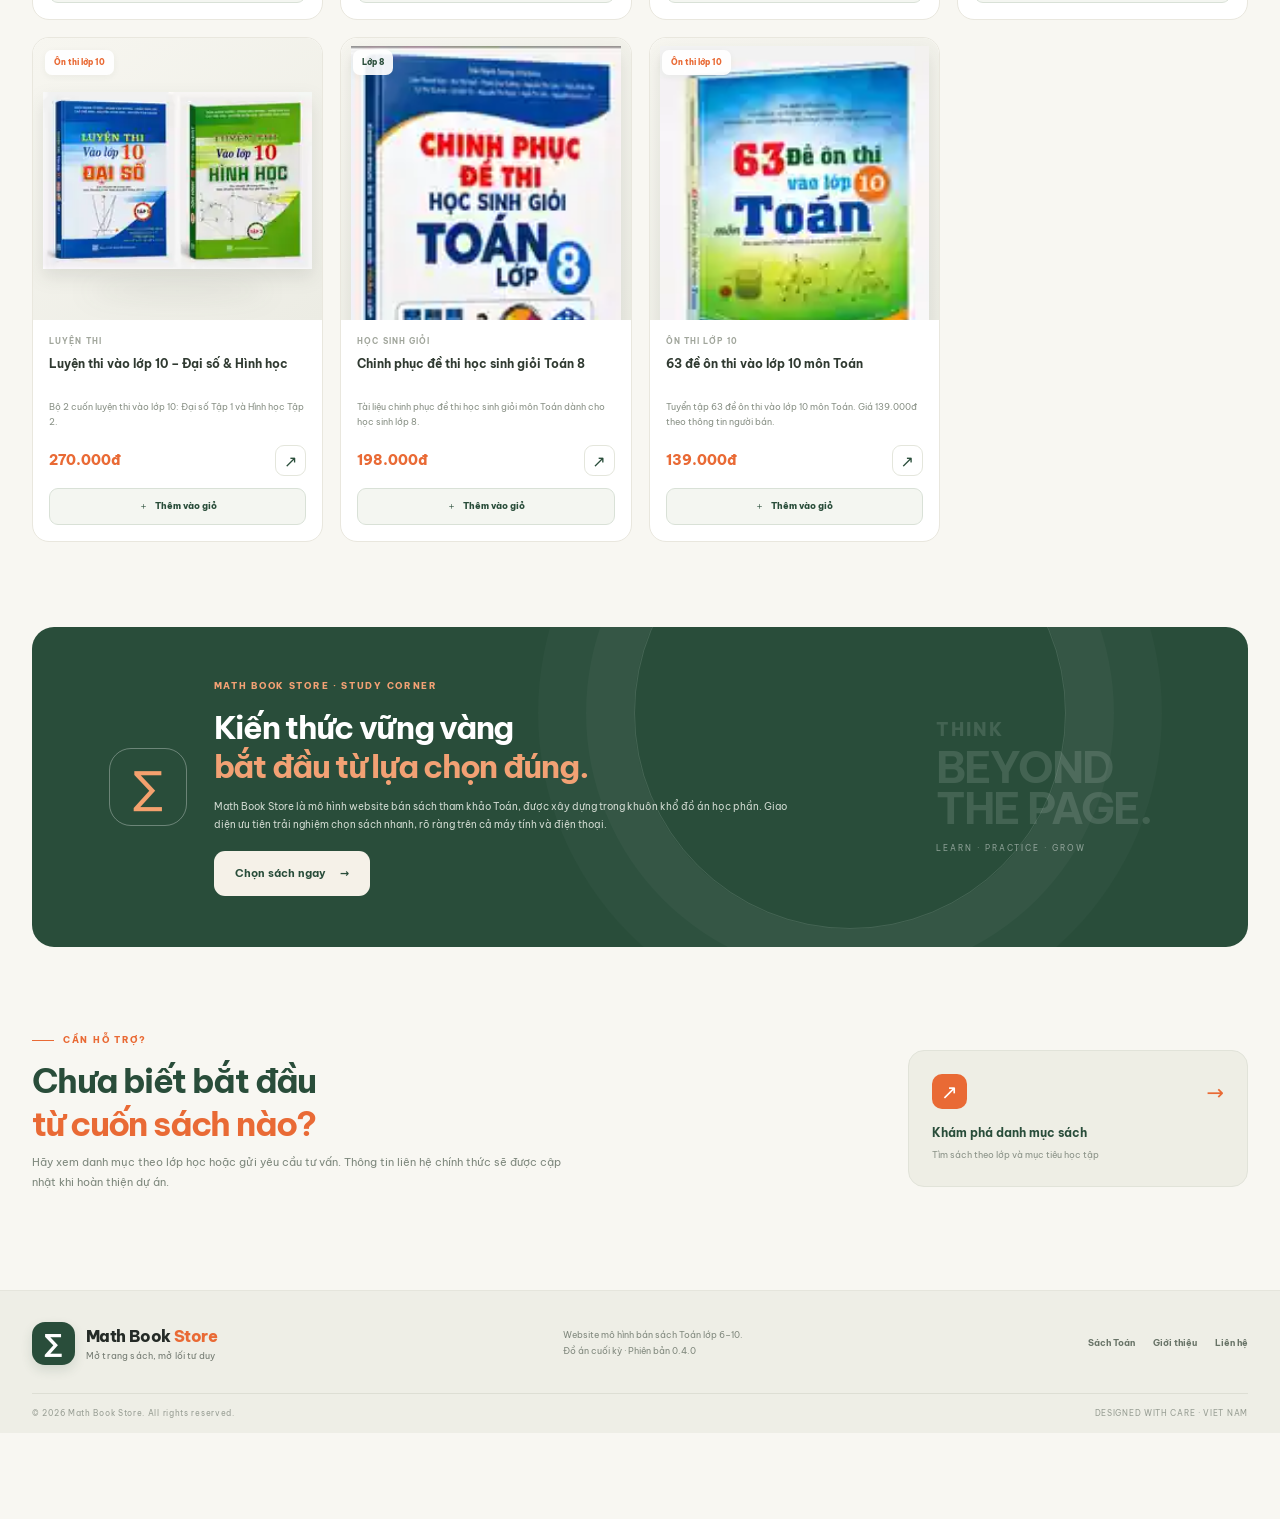
==== commit 4592afca: "Use refreshed Toan 8 book image in hero" ====
--- a/server/web/index.html
+++ b/server/web/index.html
@@ -59,7 +59,7 @@
       <div class="hero-art" aria-label="Bộ sách Toán tham khảo">
         <div class="hero-orbit orbit-one"></div><div class="hero-orbit orbit-two"></div>
         <span class="hero-sticker sticker-top">STUDY<br><b>SMART</b></span>
-        <div class="hero-book hero-book-back"><img src="assets/books/math7-set.webp" alt=""></div>
+        <div class="hero-book hero-book-back"><img src="assets/books/math8-set.webp" alt="" loading="eager" decoding="async"></div>
         <div class="hero-book hero-book-front"><img src="assets/books/hsg8.webp" alt="Bìa sách Chinh phục đề thi học sinh giỏi Toán lớp 8"></div>
         <div class="hero-note"><span class="note-icon">✳</span><span><b>Học chắc từng bước</b><small>Vững kiến thức · Tự tin kỳ thi</small></span></div>
       </div>
--- a/server/web/styles.css
+++ b/server/web/styles.css
@@ -23,3 +23,16 @@
 .hero-book img{filter:drop-shadow(0 7px 8px rgba(12,33,52,.1))}
 .product-card{transition:transform .2s ease,box-shadow .2s ease}
 .product-card:hover{transform:translateY(-3px)}
+
+/* v0.4 account and stock */
+.account-link{display:inline-flex;align-items:center;justify-content:center;border:1px solid #cfddd7;border-radius:10px;padding:10px 12px;color:#1b533e;background:white;font-size:11px;font-weight:750;white-space:nowrap}
+.account-link:hover{background:#e9f3ec}.soldout{position:absolute;z-index:3;right:12px;top:12px;background:#bb3d2c;color:white;padding:6px 9px;border-radius:7px;font-weight:800;font-size:10px}.add-button:disabled{cursor:not-allowed;opacity:.75}@media(max-width:760px){.account-link{padding:8px;font-size:9px}.top-actions{gap:5px}}
+
+
+/* v0.4.1 — sharpen product photography without changing book-cover artwork */
+.product-visual{height:282px;background:linear-gradient(145deg,#f7f6f0,#ecece4)}
+.product-visual img{padding:8px 10px 6px;object-fit:contain;object-position:center;image-rendering:auto;filter:drop-shadow(0 8px 9px rgba(27,39,31,.1))}
+.hero-book img{object-fit:contain;object-position:center;image-rendering:auto}
+@media(max-width:1024px){.product-visual{height:260px}}
+@media(max-width:760px){.product-visual{height:232px}.product-visual img{padding:7px}}
+@media(max-width:390px){.product-visual{height:205px}}
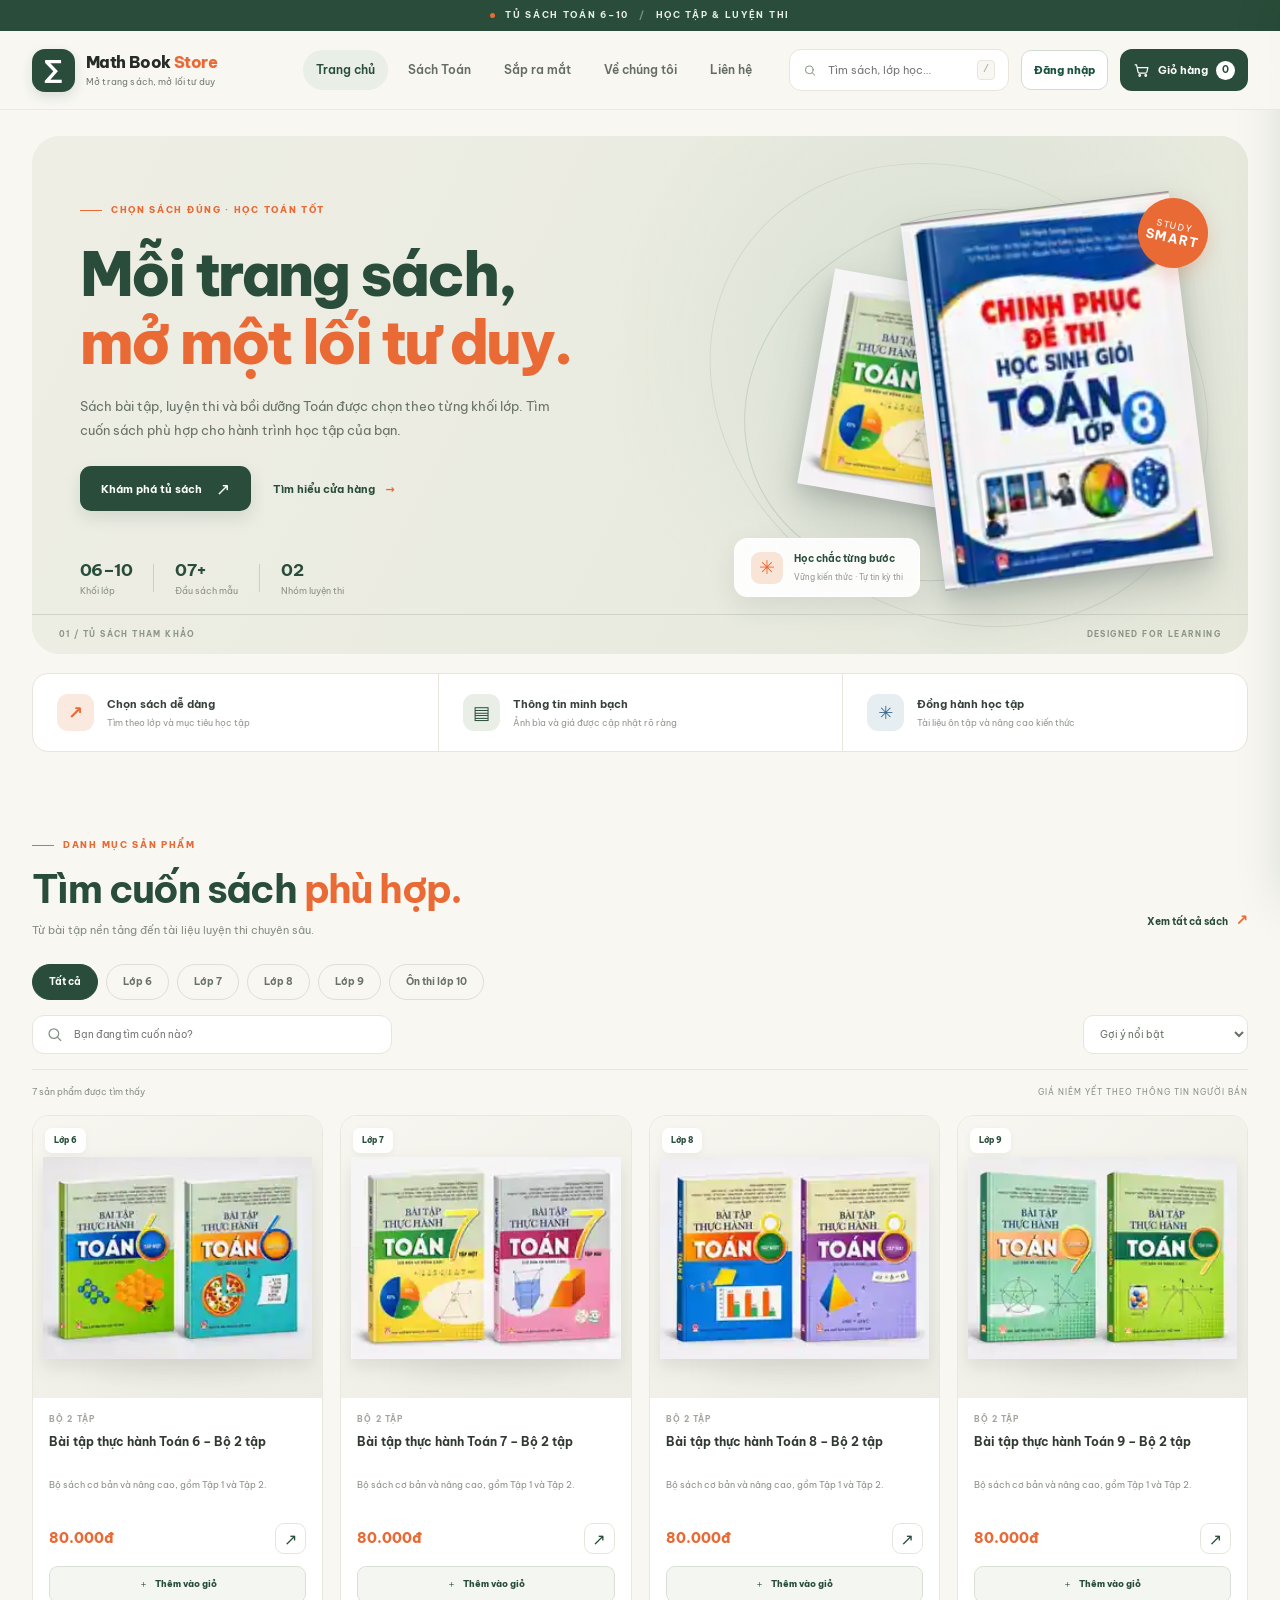
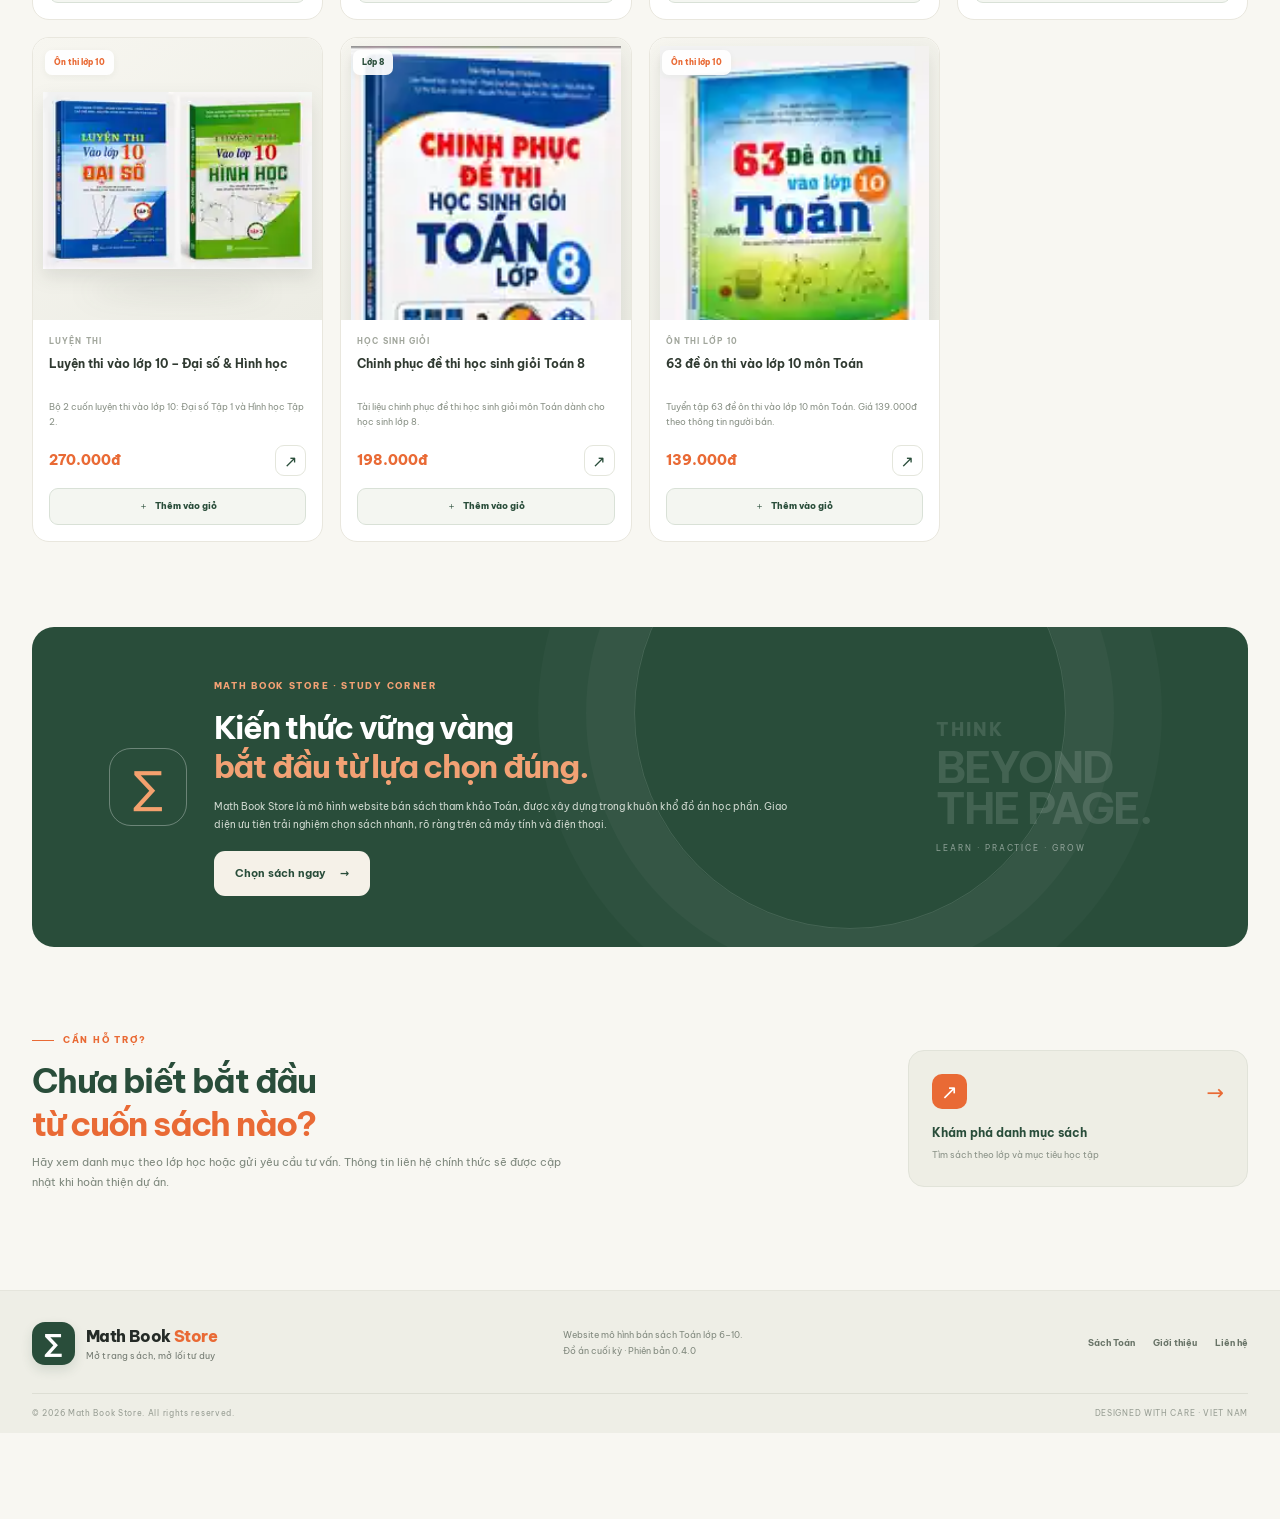
==== commit b0e9c442: "feat: add upcoming books banner section and navigation" ====
--- a/server/web/index.html
+++ b/server/web/index.html
@@ -9,8 +9,8 @@
   <link rel="preconnect" href="https://fonts.googleapis.com">
   <link rel="preconnect" href="https://fonts.gstatic.com" crossorigin>
   <link href="https://fonts.googleapis.com/css2?family=Be+Vietnam+Pro:wght@400;500;600;700;800&display=swap" rel="stylesheet">
-  <link rel="stylesheet" href="styles.css?v=0.4.0">
-  <script src="app.js?v=0.4.0" defer></script>
+  <link rel="stylesheet" href="styles.css?v=0.5.0">
+  <script src="app.js?v=0.5.0" defer></script>
 </head>
 <body>
   <div class="announcement"><span class="announcement-dot"></span> TỦ SÁCH TOÁN 6–10 <span class="announcement-separator">/</span> HỌC TẬP & LUYỆN THI</div>
@@ -22,7 +22,7 @@
       </a>
       <nav class="main-nav" aria-label="Điều hướng chính">
         <a class="nav-link active" href="#top">Trang chủ</a>
-        <a class="nav-link" href="#catalog">Sách Toán</a>
+        <a class="nav-link" href="#catalog">Sách Toán</a><a class="nav-link" href="#coming-soon">Sắp ra mắt</a>
         <a class="nav-link" href="#about">Về chúng tôi</a>
         <a class="nav-link" href="#contact">Liên hệ</a>
       </nav>
@@ -41,7 +41,7 @@
       </div>
     </header>
     <div class="mobile-nav" id="mobileNav" hidden>
-      <a href="#top">Trang chủ</a><a href="#catalog">Sách Toán</a><a href="#about">Về chúng tôi</a><a href="#contact">Liên hệ</a><a href="login.html">Đăng nhập</a>
+      <a href="#top">Trang chủ</a><a href="#catalog">Sách Toán</a><a href="#coming-soon">Sắp ra mắt</a><a href="#about">Về chúng tôi</a><a href="#contact">Liên hệ</a><a href="login.html">Đăng nhập</a>
     </div>
   </div>
 
@@ -59,7 +59,7 @@
       <div class="hero-art" aria-label="Bộ sách Toán tham khảo">
         <div class="hero-orbit orbit-one"></div><div class="hero-orbit orbit-two"></div>
         <span class="hero-sticker sticker-top">STUDY<br><b>SMART</b></span>
-        <div class="hero-book hero-book-back"><img src="assets/books/math8-set.webp" alt="" loading="eager" decoding="async"></div>
+        <div class="hero-book hero-book-back"><img src="assets/books/math7-set.webp" alt=""></div>
         <div class="hero-book hero-book-front"><img src="assets/books/hsg8.webp" alt="Bìa sách Chinh phục đề thi học sinh giỏi Toán lớp 8"></div>
         <div class="hero-note"><span class="note-icon">✳</span><span><b>Học chắc từng bước</b><small>Vững kiến thức · Tự tin kỳ thi</small></span></div>
       </div>
@@ -70,6 +70,17 @@
       <article class="benefit-item"><span class="benefit-icon orange-icon">↗</span><div><b>Chọn sách dễ dàng</b><small>Tìm theo lớp và mục tiêu học tập</small></div></article>
       <article class="benefit-item"><span class="benefit-icon green-icon">▤</span><div><b>Thông tin minh bạch</b><small>Ảnh bìa và giá được cập nhật rõ ràng</small></div></article>
       <article class="benefit-item"><span class="benefit-icon blue-icon">✳</span><div><b>Đồng hành học tập</b><small>Tài liệu ôn tập và nâng cao kiến thức</small></div></article>
+    </section>
+
+    <section class="coming-soon-section shell" id="coming-soon" aria-labelledby="comingSoonTitle" hidden>
+      <div class="coming-soon-heading">
+        <div><div class="eyebrow"><span class="eyebrow-line"></span> ĐÓN ĐẦU KIẾN THỨC</div>
+          <h2 id="comingSoonTitle">Sách <span>sắp ra mắt.</span></h2>
+          <p>Khám phá những đầu sách đang chuẩn bị phát hành. Thông tin và hình ảnh được cập nhật tại cửa hàng.</p>
+        </div>
+        <span class="coming-soon-deco" aria-hidden="true">✦ SẮP PHÁT HÀNH</span>
+      </div>
+      <div class="coming-soon-grid" id="comingSoonGrid"></div>
     </section>
 
     <section class="catalog-section shell" id="catalog" aria-labelledby="catalogTitle">
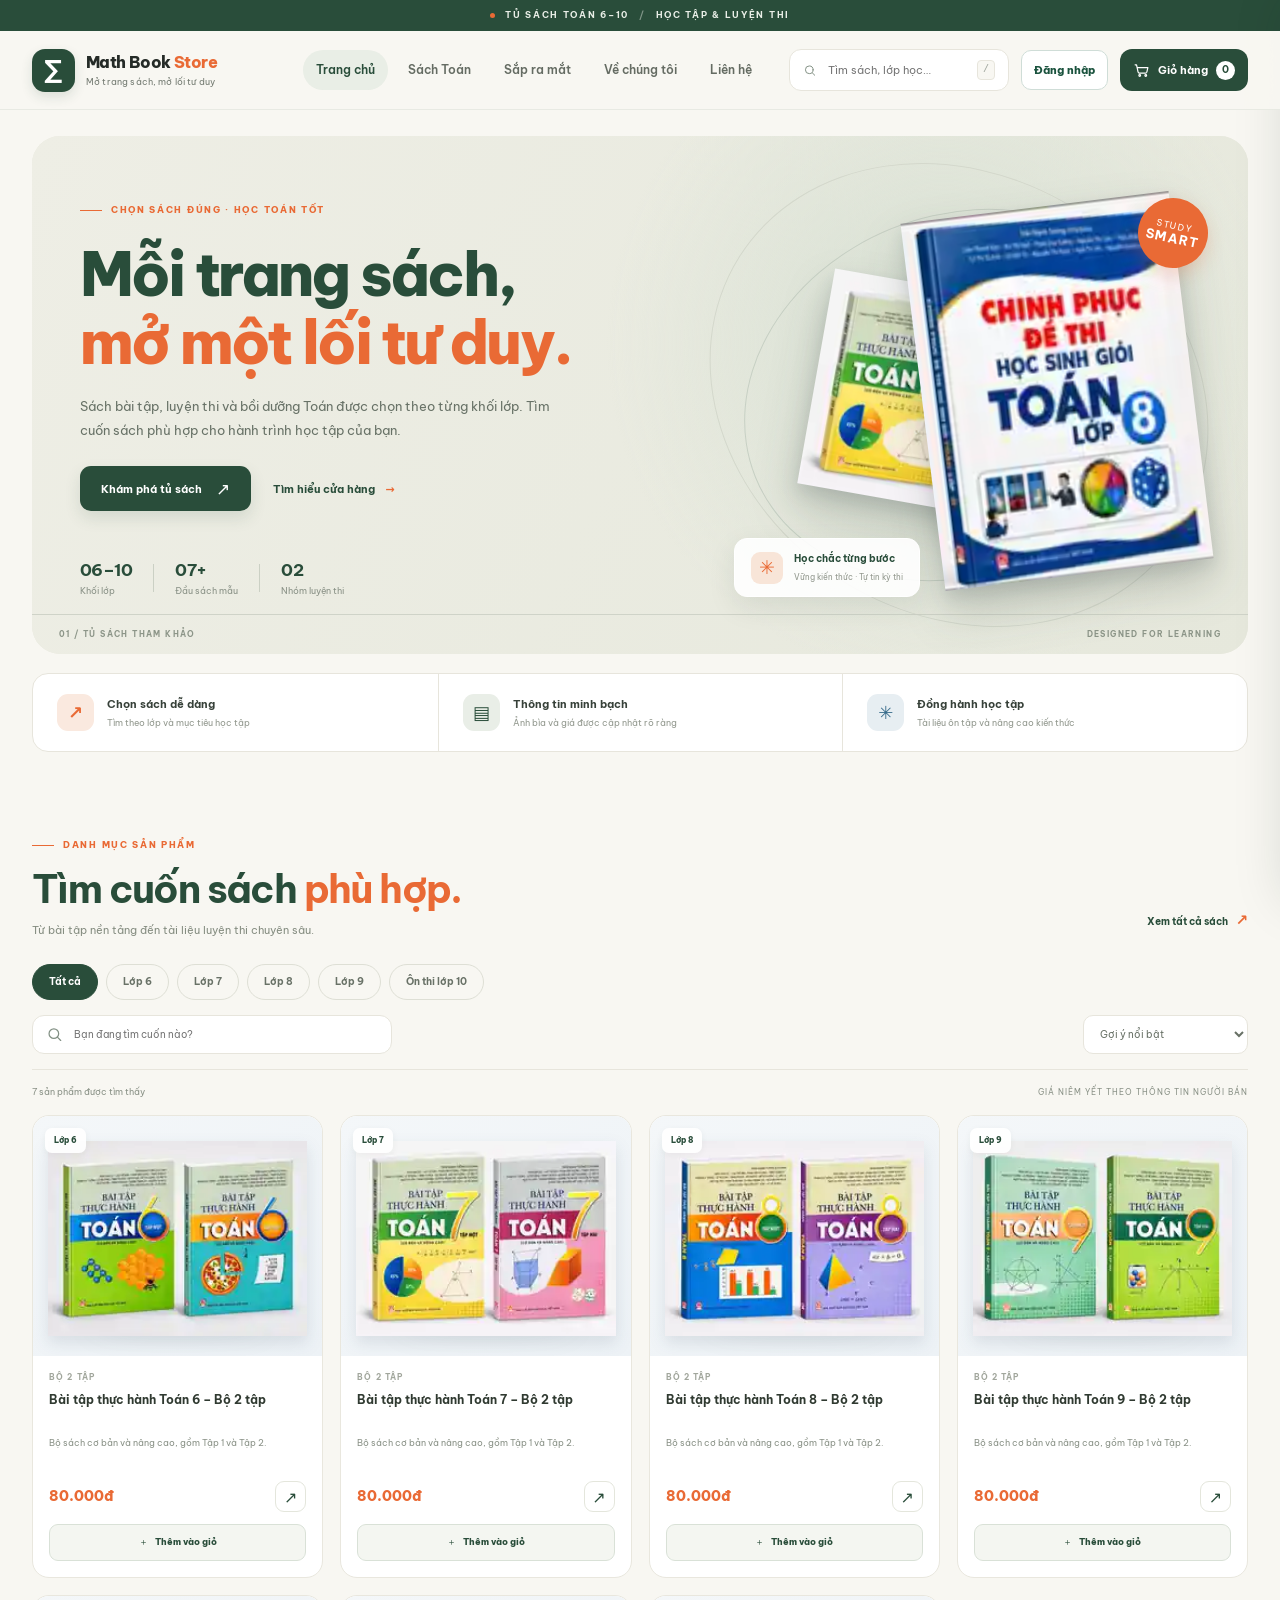
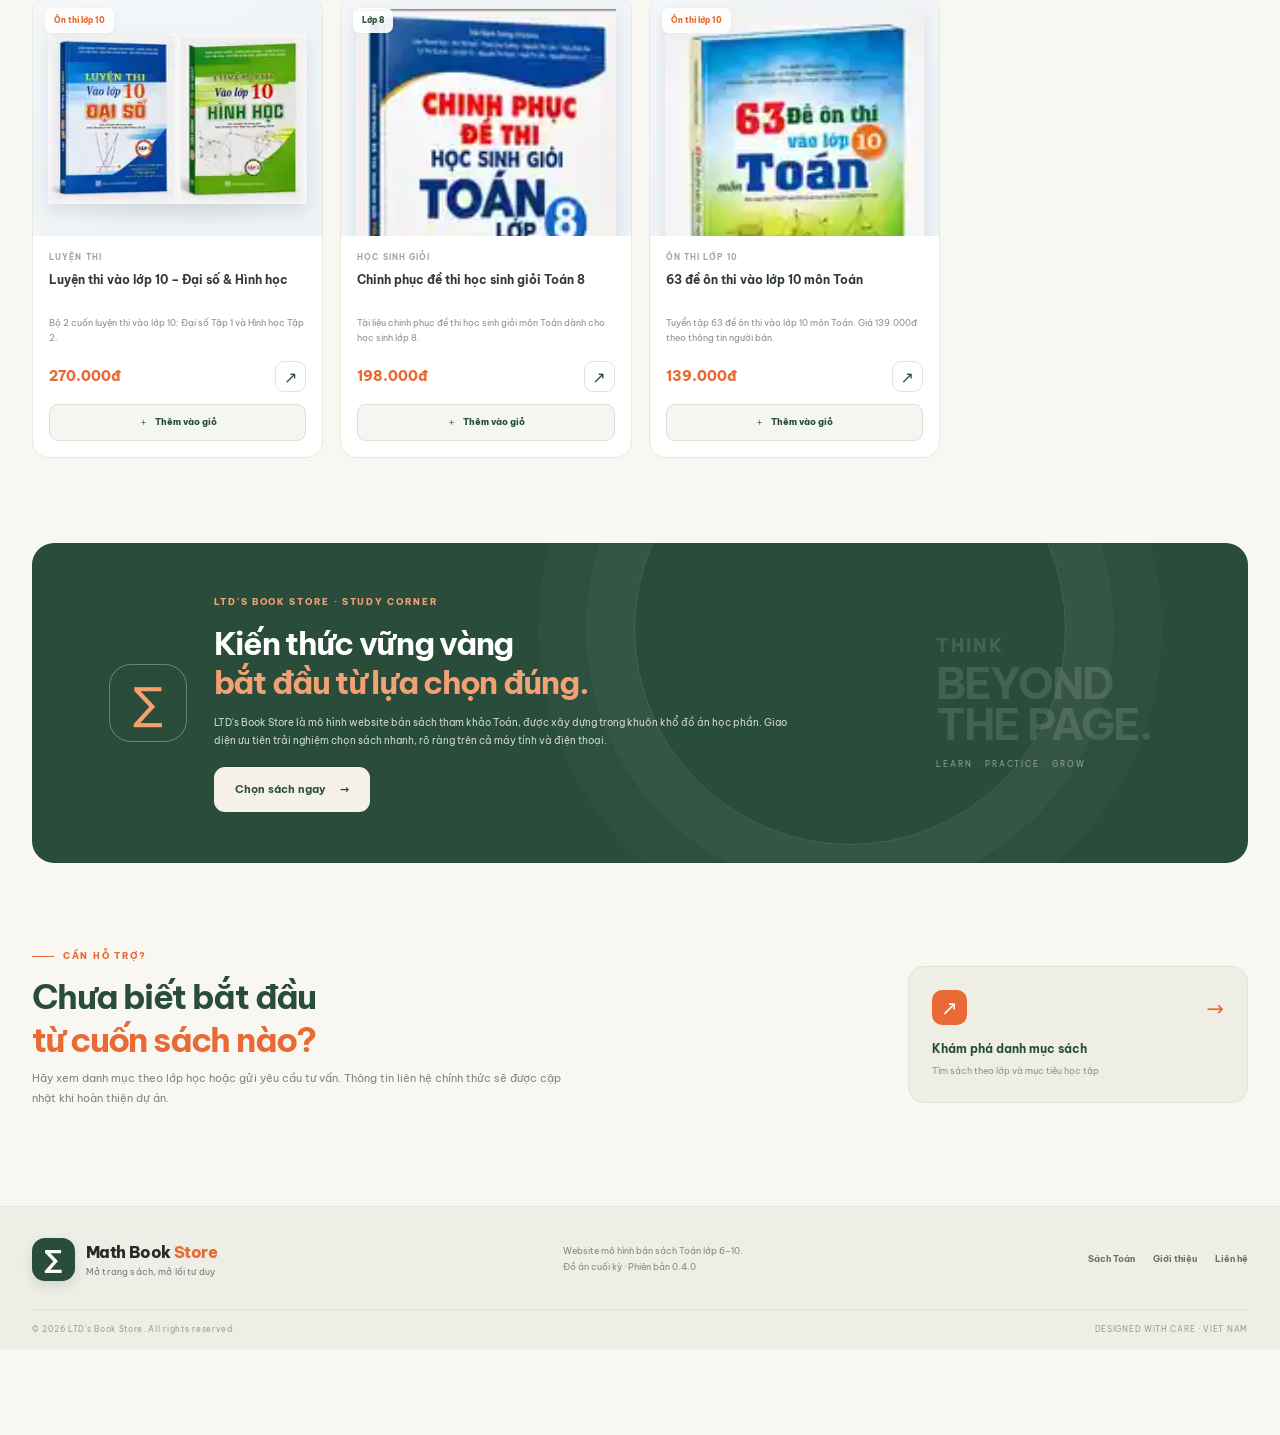
==== commit df4e66aa: "chore(brand): align server/web/index.html with LTD's Book Store" ====
--- a/server/web/index.html
+++ b/server/web/index.html
@@ -4,8 +4,8 @@
   <meta charset="utf-8">
   <meta name="viewport" content="width=device-width, initial-scale=1">
   <meta name="theme-color" content="#f8f7f2">
-  <meta name="description" content="Math Book Store – cửa hàng sách tham khảo Toán, sách bài tập và luyện thi từ lớp 6 đến lớp 10.">
-  <title>Math Book Store — Mở trang sách, mở lối tư duy</title>
+  <meta name="description" content="LTD's Book Store – cửa hàng sách tham khảo Toán, sách bài tập và luyện thi từ lớp 6 đến lớp 10.">
+  <title>LTD's Book Store — Mở trang sách, mở lối tư duy</title>
   <link rel="preconnect" href="https://fonts.googleapis.com">
   <link rel="preconnect" href="https://fonts.gstatic.com" crossorigin>
   <link href="https://fonts.googleapis.com/css2?family=Be+Vietnam+Pro:wght@400;500;600;700;800&display=swap" rel="stylesheet">
@@ -16,7 +16,7 @@
   <div class="announcement"><span class="announcement-dot"></span> TỦ SÁCH TOÁN 6–10 <span class="announcement-separator">/</span> HỌC TẬP & LUYỆN THI</div>
   <div class="customer-header" id="top">
     <header class="topbar shell">
-      <a class="brand" href="#top" aria-label="Math Book Store – Trang chủ">
+      <a class="brand" href="#top" aria-label="LTD's Book Store – Trang chủ">
         <span class="brand-mark">∑</span>
         <span class="brand-copy"><strong>Math Book <em>Store</em></strong><small>Mở trang sách, mở lối tư duy</small></span>
       </a>
@@ -98,7 +98,7 @@
     </section>
 
     <section class="study-banner shell" id="about">
-      <div class="study-mark">∑</div><div class="study-copy"><div class="eyebrow light-eyebrow">MATH BOOK STORE · STUDY CORNER</div><h2>Kiến thức vững vàng<br><em>bắt đầu từ lựa chọn đúng.</em></h2><p>Math Book Store là mô hình website bán sách tham khảo Toán, được xây dựng trong khuôn khổ đồ án học phần. Giao diện ưu tiên trải nghiệm chọn sách nhanh, rõ ràng trên cả máy tính và điện thoại.</p><a class="button button-light" href="#catalog">Chọn sách ngay <span>→</span></a></div>
+      <div class="study-mark">∑</div><div class="study-copy"><div class="eyebrow light-eyebrow">LTD'S BOOK STORE · STUDY CORNER</div><h2>Kiến thức vững vàng<br><em>bắt đầu từ lựa chọn đúng.</em></h2><p>LTD's Book Store là mô hình website bán sách tham khảo Toán, được xây dựng trong khuôn khổ đồ án học phần. Giao diện ưu tiên trải nghiệm chọn sách nhanh, rõ ràng trên cả máy tính và điện thoại.</p><a class="button button-light" href="#catalog">Chọn sách ngay <span>→</span></a></div>
       <div class="study-decoration"><span>THINK</span><b>BEYOND<br>THE PAGE.</b><small>LEARN · PRACTICE · GROW</small></div>
     </section>
 
@@ -110,7 +110,7 @@
 
   <footer class="site-footer">
     <div class="footer-main shell"><a class="brand footer-brand" href="#top"><span class="brand-mark">∑</span><span class="brand-copy"><strong>Math Book <em>Store</em></strong><small>Mở trang sách, mở lối tư duy</small></span></a><p>Website mô hình bán sách Toán lớp 6–10.<br>Đồ án cuối kỳ · Phiên bản 0.4.0</p><div class="footer-links"><a href="#catalog">Sách Toán</a><a href="#about">Giới thiệu</a><a href="#contact">Liên hệ</a></div></div>
-    <div class="footer-bottom shell"><span>© 2026 Math Book Store. All rights reserved.</span><span>DESIGNED WITH CARE · VIET NAM</span></div>
+    <div class="footer-bottom shell"><span>© 2026 LTD's Book Store. All rights reserved.</span><span>DESIGNED WITH CARE · VIET NAM</span></div>
   </footer>
 
   <div class="sticky-cart" id="stickyCart" hidden>
--- a/server/web/styles.css
+++ b/server/web/styles.css
@@ -29,10 +29,21 @@
 .account-link:hover{background:#e9f3ec}.soldout{position:absolute;z-index:3;right:12px;top:12px;background:#bb3d2c;color:white;padding:6px 9px;border-radius:7px;font-weight:800;font-size:10px}.add-button:disabled{cursor:not-allowed;opacity:.75}@media(max-width:760px){.account-link{padding:8px;font-size:9px}.top-actions{gap:5px}}
 
 
-/* v0.4.1 — sharpen product photography without changing book-cover artwork */
-.product-visual{height:282px;background:linear-gradient(145deg,#f7f6f0,#ecece4)}
-.product-visual img{padding:8px 10px 6px;object-fit:contain;object-position:center;image-rendering:auto;filter:drop-shadow(0 8px 9px rgba(27,39,31,.1))}
-.hero-book img{object-fit:contain;object-position:center;image-rendering:auto}
-@media(max-width:1024px){.product-visual{height:260px}}
-@media(max-width:760px){.product-visual{height:232px}.product-visual img{padding:7px}}
-@media(max-width:390px){.product-visual{height:205px}}
+/* v0.5: upcoming releases spotlight */
+.coming-soon-section{position:relative;margin-bottom:74px;padding:34px;border-radius:24px;background:linear-gradient(120deg,#0b2344 0%,#163a68 62%,#0d273f 100%);color:#fff;overflow:hidden}
+.coming-soon-section:before{content:"";position:absolute;width:290px;height:290px;border:1px solid rgba(246,207,116,.18);border-radius:50%;right:-110px;top:-130px;box-shadow:0 0 0 65px rgba(246,207,116,.035)}
+.coming-soon-heading{position:relative;z-index:1;display:flex;justify-content:space-between;align-items:center;gap:20px;margin-bottom:26px}
+.coming-soon-heading h2{margin:8px 0;font-size:clamp(25px,3vw,38px);line-height:1.35;letter-spacing:-1px}
+.coming-soon-heading h2 span{color:#f5c76c}
+.coming-soon-heading p{max-width:550px;color:#cad8e9;font-size:12px;line-height:1.75;margin:0}
+.coming-soon-heading .eyebrow{color:#f5c76c}
+.coming-soon-deco{border:1px solid #f4cd7e80;border-radius:100px;padding:10px 15px;color:#f4cd7e;font-size:10px;font-weight:800;white-space:nowrap}
+.coming-soon-grid{position:relative;z-index:1;display:grid;grid-template-columns:repeat(auto-fit,minmax(min(100%,350px),1fr));gap:16px}
+.coming-soon-book{display:grid;grid-template-columns:134px minmax(0,1fr);align-items:center;gap:22px;min-width:0;border:1px solid #ffffff29;border-radius:16px;padding:17px;background:#ffffff0d}
+.coming-soon-book img{display:block;width:134px;height:186px;object-fit:contain;filter:drop-shadow(0 11px 8px #0005)}
+.coming-soon-book h3{font-size:clamp(15px,1.7vw,21px);line-height:1.4;margin:13px 0 8px}
+.coming-soon-book p{color:#d2def0;font-size:11px;line-height:1.7}
+.upcoming-tag{display:inline-block;background:#f4cc72;color:#132845;border-radius:6px;padding:6px 10px;font-size:9px;font-weight:850;letter-spacing:.6px}
+.upcoming-note{font-size:10px;color:#f1ca79}
+@media(max-width:760px){.coming-soon-section{padding:23px 17px;margin-bottom:52px;border-radius:18px}.coming-soon-deco{display:none}.coming-soon-book{grid-template-columns:105px 1fr;gap:14px;padding:11px}.coming-soon-book img{width:105px;height:147px}.coming-soon-book h3{font-size:15px}.coming-soon-book p{font-size:10px}.coming-soon-heading p{font-size:10px}}
+@media(max-width:390px){.coming-soon-book{grid-template-columns:90px 1fr}.coming-soon-book img{width:90px;height:130px}}
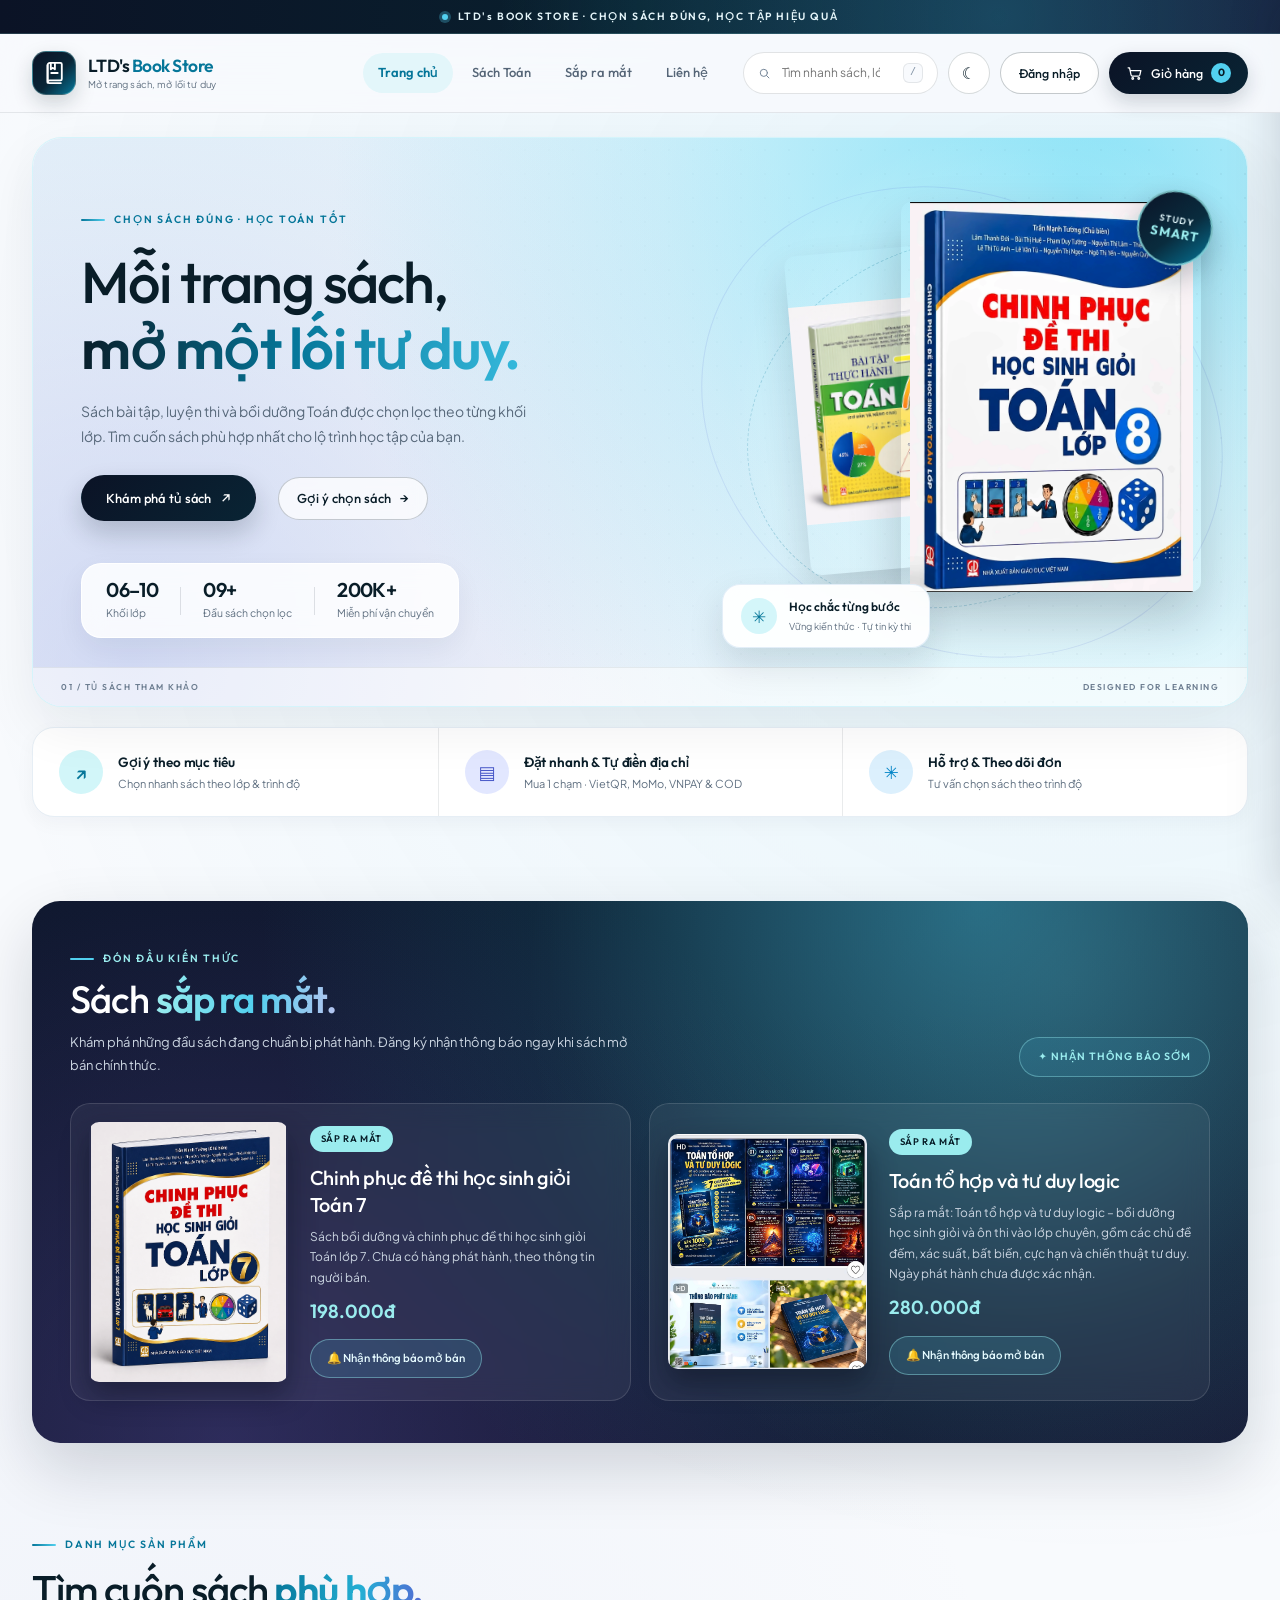
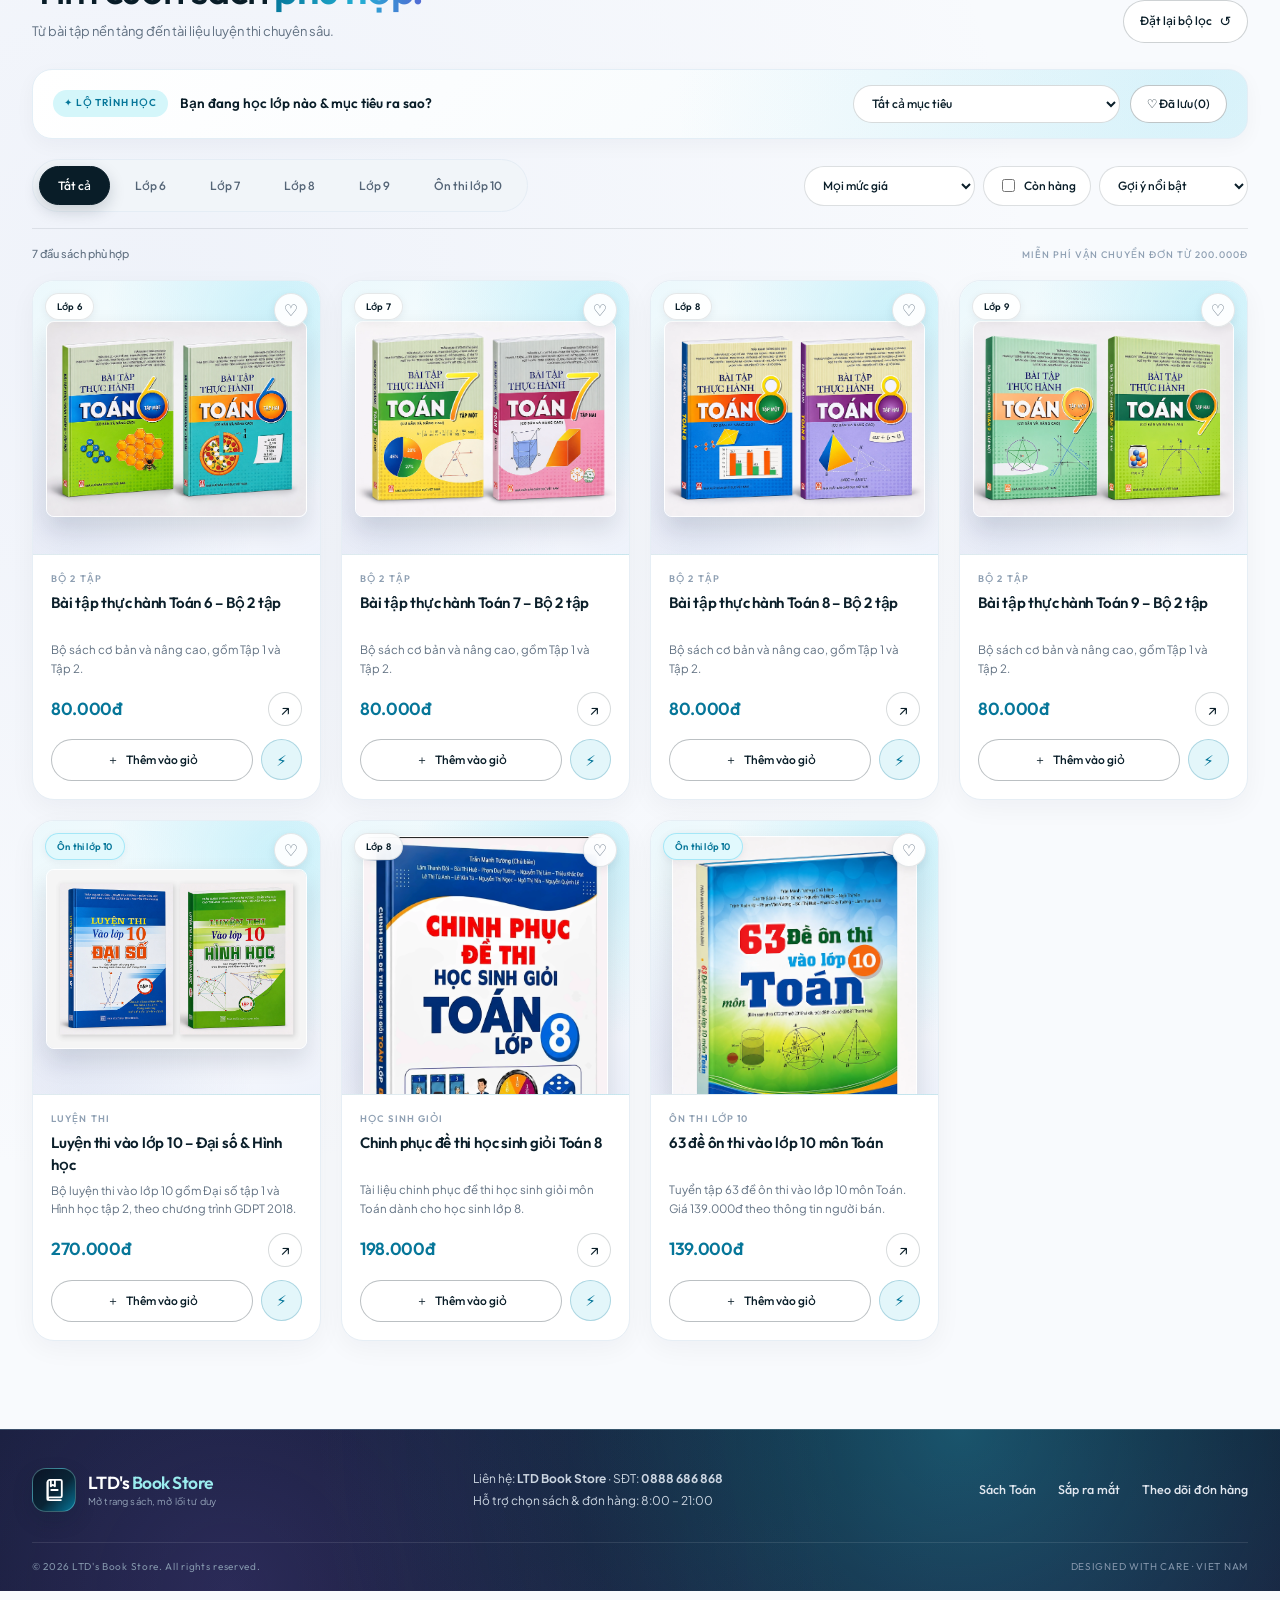
==== commit accf3001: "feat: đồng bộ v1.3.0 Pro Edition và đối chiếu hồ sơ Buổi 9" ====
--- a/server/web/index.html
+++ b/server/web/index.html
@@ -3,35 +3,38 @@
 <head>
   <meta charset="utf-8">
   <meta name="viewport" content="width=device-width, initial-scale=1">
-  <meta name="theme-color" content="#f8f7f2">
+  <meta name="theme-color" content="#091d28">
   <meta name="description" content="LTD's Book Store – cửa hàng sách tham khảo Toán, sách bài tập và luyện thi từ lớp 6 đến lớp 10.">
   <title>LTD's Book Store — Mở trang sách, mở lối tư duy</title>
   <link rel="preconnect" href="https://fonts.googleapis.com">
   <link rel="preconnect" href="https://fonts.gstatic.com" crossorigin>
-  <link href="https://fonts.googleapis.com/css2?family=Be+Vietnam+Pro:wght@400;500;600;700;800&display=swap" rel="stylesheet">
-  <link rel="stylesheet" href="styles.css?v=0.5.0">
-  <script src="app.js?v=0.5.0" defer></script>
+  <link href="https://fonts.googleapis.com/css2?family=Outfit:wght@400;500;600;700&family=Plus+Jakarta+Sans:wght@400;500;600;700&display=swap" rel="stylesheet">
+  <link rel="stylesheet" href="styles.css?v=1.3.0">
+  <script src="app.js?v=1.3.0" defer></script>
 </head>
 <body>
-  <div class="announcement"><span class="announcement-dot"></span> TỦ SÁCH TOÁN 6–10 <span class="announcement-separator">/</span> HỌC TẬP & LUYỆN THI</div>
+  <div class="announcement"><span class="announcement-dot"></span> <span id="announcementText">LTD's BOOK STORE · CHỌN SÁCH ĐÚNG, HỌC TẬP HIỆU QUẢ</span></div>
   <div class="customer-header" id="top">
     <header class="topbar shell">
       <a class="brand" href="#top" aria-label="LTD's Book Store – Trang chủ">
-        <span class="brand-mark">∑</span>
-        <span class="brand-copy"><strong>Math Book <em>Store</em></strong><small>Mở trang sách, mở lối tư duy</small></span>
+        <span class="brand-mark"><svg viewBox="0 0 24 24" aria-hidden="true"><path d="M5 3.5A2.5 2.5 0 0 1 7.5 1H19a1.5 1.5 0 0 1 1.5 1.5v16A1.5 1.5 0 0 1 19 20H7.5A2.5 2.5 0 0 0 5 22.5z"></path><path d="M5 3.5V21a2 2 0 0 0 2 2h12.5"></path><path d="M13 1v7l-2.2-1.6L8.5 8V1"></path><line x1="9" y1="12" x2="16" y2="12"></line></svg></span>
+        <span class="brand-copy"><strong>LTD's <em>Book Store</em></strong><small>Mở trang sách, mở lối tư duy</small></span>
       </a>
       <nav class="main-nav" aria-label="Điều hướng chính">
         <a class="nav-link active" href="#top">Trang chủ</a>
         <a class="nav-link" href="#catalog">Sách Toán</a><a class="nav-link" href="#coming-soon">Sắp ra mắt</a>
-        <a class="nav-link" href="#about">Về chúng tôi</a>
         <a class="nav-link" href="#contact">Liên hệ</a>
       </nav>
       <div class="top-actions">
-        <label class="header-search" for="searchInput">
-          <svg viewBox="0 0 24 24" aria-hidden="true"><circle cx="10.8" cy="10.8" r="6.6"></circle><path d="m16 16 4.2 4.2"></path></svg>
-          <input id="searchInput" type="search" placeholder="Tìm sách, lớp học…" autocomplete="off">
-          <kbd>/</kbd>
-        </label>
+        <div class="header-search-wrap">
+          <label class="header-search" for="searchInput">
+            <svg viewBox="0 0 24 24" aria-hidden="true"><circle cx="10.8" cy="10.8" r="6.6"></circle><path d="m16 16 4.2 4.2"></path></svg>
+            <input id="searchInput" type="search" placeholder="Tìm nhanh sách, lớp…" autocomplete="off">
+            <kbd>/</kbd>
+          </label>
+          <div class="search-dropdown" id="searchDropdown" hidden></div>
+        </div>
+        <button class="mode-toggle" id="themeModeBtn" type="button" aria-label="Đổi chế độ Sáng / Tối" title="Chế độ Sáng / Tối">☾</button>
         <a class="account-link" id="accountLink" href="login.html">Đăng nhập</a>
         <button class="cart-trigger" id="cartOpen" type="button" aria-haspopup="dialog" aria-controls="cartDialog">
           <svg viewBox="0 0 24 24" aria-hidden="true"><path d="M3 4h2l2.1 10.1a2 2 0 0 0 2 1.6h8.5a2 2 0 0 0 1.9-1.4L21 8H6"></path><circle cx="9.5" cy="19" r="1.2"></circle><circle cx="18" cy="19" r="1.2"></circle></svg>
@@ -41,44 +44,44 @@
       </div>
     </header>
     <div class="mobile-nav" id="mobileNav" hidden>
-      <a href="#top">Trang chủ</a><a href="#catalog">Sách Toán</a><a href="#coming-soon">Sắp ra mắt</a><a href="#about">Về chúng tôi</a><a href="#contact">Liên hệ</a><a href="login.html">Đăng nhập</a>
+      <a href="#top">Trang chủ</a><a href="#catalog">Sách Toán</a><a href="#coming-soon">Sắp ra mắt</a><a href="#contact">Liên hệ</a><a href="login.html">Đăng nhập</a>
     </div>
   </div>
 
   <main>
     <section class="hero shell" aria-labelledby="heroTitle">
       <div class="hero-copy">
-        <div class="eyebrow"><span class="eyebrow-line"></span> CHỌN SÁCH ĐÚNG · HỌC TOÁN TỐT</div>
+        <div class="eyebrow"><span class="eyebrow-line"></span> <span id="heroEyebrow">CHỌN SÁCH ĐÚNG · HỌC TOÁN TỐT</span></div>
         <h1 id="heroTitle">Mỗi trang sách,<br><span>mở một lối tư duy.</span></h1>
-        <p>Sách bài tập, luyện thi và bồi dưỡng Toán được chọn theo từng khối lớp. Tìm cuốn sách phù hợp cho hành trình học tập của bạn.</p>
-        <div class="hero-actions"><a class="button button-primary" href="#catalog">Khám phá tủ sách <span aria-hidden="true">↗</span></a><a class="text-link" href="#about">Tìm hiểu cửa hàng <span aria-hidden="true">→</span></a></div>
+        <p id="heroDesc">Sách bài tập, luyện thi và bồi dưỡng Toán được chọn lọc theo từng khối lớp. Tìm cuốn sách phù hợp nhất cho lộ trình học tập của bạn.</p>
+        <div class="hero-actions"><a class="button button-primary" href="#catalog">Khám phá tủ sách <span aria-hidden="true">↗</span></a><a class="text-link" href="#advisorBox">Gợi ý chọn sách <span aria-hidden="true">→</span></a></div>
         <div class="hero-stats" aria-label="Thông tin danh mục">
-          <div><strong>06–10</strong><span>Khối lớp</span></div><i></i><div><strong>07+</strong><span>Đầu sách mẫu</span></div><i></i><div><strong>02</strong><span>Nhóm luyện thi</span></div>
+          <div><strong>06–10</strong><span>Khối lớp</span></div><i></i><div><strong>09+</strong><span>Đầu sách chọn lọc</span></div><i></i><div><strong>200K+</strong><span>Miễn phí vận chuyển</span></div>
         </div>
       </div>
       <div class="hero-art" aria-label="Bộ sách Toán tham khảo">
         <div class="hero-orbit orbit-one"></div><div class="hero-orbit orbit-two"></div>
-        <span class="hero-sticker sticker-top">STUDY<br><b>SMART</b></span>
-        <div class="hero-book hero-book-back"><img src="assets/books/math7-set.webp" alt=""></div>
-        <div class="hero-book hero-book-front"><img src="assets/books/hsg8.webp" alt="Bìa sách Chinh phục đề thi học sinh giỏi Toán lớp 8"></div>
-        <div class="hero-note"><span class="note-icon">✳</span><span><b>Học chắc từng bước</b><small>Vững kiến thức · Tự tin kỳ thi</small></span></div>
+        <span class="hero-sticker sticker-top" id="heroSticker">STUDY<br><b>SMART</b></span>
+        <div class="hero-book hero-book-back"><img src="assets/books/math7-set.webp?v=1.2.0" alt=""></div>
+        <div class="hero-book hero-book-front"><img src="assets/books/hsg8.webp?v=1.2.0" alt="Bìa sách Chinh phục đề thi học sinh giỏi Toán lớp 8"></div>
+        <div class="hero-note"><span class="note-icon">✳</span><span><b id="heroNoteTitle">Học chắc từng bước</b><small id="heroNoteSub">Vững kiến thức · Tự tin kỳ thi</small></span></div>
       </div>
       <div class="hero-bottom-label"><span>01 / TỦ SÁCH THAM KHẢO</span><span>DESIGNED FOR LEARNING</span></div>
     </section>
 
     <section class="benefit-strip shell" aria-label="Lợi ích mua sách">
-      <article class="benefit-item"><span class="benefit-icon orange-icon">↗</span><div><b>Chọn sách dễ dàng</b><small>Tìm theo lớp và mục tiêu học tập</small></div></article>
-      <article class="benefit-item"><span class="benefit-icon green-icon">▤</span><div><b>Thông tin minh bạch</b><small>Ảnh bìa và giá được cập nhật rõ ràng</small></div></article>
-      <article class="benefit-item"><span class="benefit-icon blue-icon">✳</span><div><b>Đồng hành học tập</b><small>Tài liệu ôn tập và nâng cao kiến thức</small></div></article>
+      <article class="benefit-item"><span class="benefit-icon orange-icon">↗</span><div><b>Gợi ý theo mục tiêu</b><small>Chọn nhanh sách theo lớp & trình độ</small></div></article>
+      <article class="benefit-item"><span class="benefit-icon green-icon">▤</span><div><b>Đặt nhanh & Tự điền địa chỉ</b><small>Mua 1 chạm · VietQR, MoMo, VNPAY & COD</small></div></article>
+      <article class="benefit-item"><span class="benefit-icon blue-icon">✳</span><div><b>Hỗ trợ & Theo dõi đơn</b><small id="benefitContact">Tư vấn chọn sách theo trình độ</small></div></article>
     </section>
 
     <section class="coming-soon-section shell" id="coming-soon" aria-labelledby="comingSoonTitle" hidden>
       <div class="coming-soon-heading">
-        <div><div class="eyebrow"><span class="eyebrow-line"></span> ĐÓN ĐẦU KIẾN THỨC</div>
+        <div><div class="eyebrow"><span class="eyebrow-line"></span> <span id="comingSoonEyebrow">ĐÓN ĐẦU KIẾN THỨC</span></div>
           <h2 id="comingSoonTitle">Sách <span>sắp ra mắt.</span></h2>
-          <p>Khám phá những đầu sách đang chuẩn bị phát hành. Thông tin và hình ảnh được cập nhật tại cửa hàng.</p>
-        </div>
-        <span class="coming-soon-deco" aria-hidden="true">✦ SẮP PHÁT HÀNH</span>
+          <p id="comingSoonDesc">Khám phá những đầu sách đang chuẩn bị phát hành. Đăng ký nhận thông báo ngay khi sách mở bán chính thức.</p>
+        </div>
+        <span class="coming-soon-deco" aria-hidden="true">✦ NHẬN THÔNG BÁO SỚM</span>
       </div>
       <div class="coming-soon-grid" id="comingSoonGrid"></div>
     </section>
@@ -86,41 +89,218 @@
     <section class="catalog-section shell" id="catalog" aria-labelledby="catalogTitle">
       <div class="section-heading">
         <div><div class="eyebrow"><span class="eyebrow-line"></span> DANH MỤC SẢN PHẨM</div><h2 id="catalogTitle">Tìm cuốn sách <span>phù hợp.</span></h2><p class="section-subtitle">Từ bài tập nền tảng đến tài liệu luyện thi chuyên sâu.</p></div>
-        <a class="all-books-link" href="#catalog" id="clearFilters">Xem tất cả sách <span>↗</span></a>
-      </div>
+        <a class="all-books-link" href="#catalog" id="clearFilters">Đặt lại bộ lọc <span>↺</span></a>
+      </div>
+
+      <div class="advisor-bar" id="advisorBox" aria-label="Gợi ý chọn sách theo mục tiêu">
+        <div class="advisor-copy">
+          <span class="advisor-badge">✦ LỘ TRÌNH HỌC</span>
+          <b>Bạn đang học lớp nào & mục tiêu ra sao?</b>
+        </div>
+        <div class="advisor-controls">
+          <select id="advisorGoal" aria-label="Chọn mục tiêu học tập">
+            <option value="all">Tất cả mục tiêu</option>
+            <option value="foundation">Nắm chắc nền tảng (Cơ bản & Nâng cao)</option>
+            <option value="hsg">Bồi dưỡng Học sinh giỏi</option>
+            <option value="exam10">Luyện thi vào lớp 10</option>
+          </select>
+          <button class="button button-outline advisor-fav-btn" id="wishlistFilterBtn" type="button" aria-pressed="false">♡ Đã lưu (<span id="wishlistCount">0</span>)</button>
+        </div>
+      </div>
+
       <div class="catalog-tools">
-        <div class="category-tabs" id="categoryTabs" role="group" aria-label="Lọc sách theo lớp"></div>
-        <div class="catalog-controls"><label class="catalog-search" for="catalogSearch"><svg viewBox="0 0 24 24" aria-hidden="true"><circle cx="10.8" cy="10.8" r="6.6"></circle><path d="m16 16 4.2 4.2"></path></svg><input id="catalogSearch" type="search" placeholder="Bạn đang tìm cuốn nào?"></label><select id="sortSelect" aria-label="Sắp xếp sản phẩm"><option value="featured">Gợi ý nổi bật</option><option value="price-asc">Giá thấp đến cao</option><option value="price-desc">Giá cao đến thấp</option><option value="name">Tên sách A–Z</option></select></div>
-      </div>
-      <div class="catalog-meta"><span id="resultCount" aria-live="polite">Đang tải sách…</span><span>GIÁ NIÊM YẾT THEO THÔNG TIN NGƯỜI BÁN</span></div>
+        <div class="catalog-filter-top">
+          <div class="category-tabs" id="categoryTabs" role="group" aria-label="Lọc sách theo lớp"></div>
+          <div class="catalog-quick-filters">
+            <select id="priceFilter" aria-label="Lọc theo mức giá">
+              <option value="all">Mọi mức giá</option>
+              <option value="under100">Dưới 100.000đ</option>
+              <option value="100to200">100.000đ – 200.000đ</option>
+              <option value="over200">Trên 200.000đ</option>
+            </select>
+            <label class="stock-check-pill">
+              <input type="checkbox" id="inStockOnly">
+              <span>Còn hàng</span>
+            </label>
+            <select id="sortSelect" aria-label="Sắp xếp sản phẩm">
+              <option value="featured">Gợi ý nổi bật</option>
+              <option value="rating-desc">Đánh giá cao nhất</option>
+              <option value="price-asc">Giá thấp đến cao</option>
+              <option value="price-desc">Giá cao đến thấp</option>
+              <option value="name">Tên sách A–Z</option>
+            </select>
+          </div>
+        </div>
+        <label class="catalog-search mobile-only-search" for="catalogSearch">
+          <svg viewBox="0 0 24 24" aria-hidden="true"><circle cx="10.8" cy="10.8" r="6.6"></circle><path d="m16 16 4.2 4.2"></path></svg>
+          <input id="catalogSearch" type="search" placeholder="Nhập tên sách, chủ đề hoặc lớp học…">
+        </label>
+      </div>
+      <div class="catalog-meta"><span id="resultCount" aria-live="polite">Đang tải sách…</span><span id="activeFilterSummary">MIỄN PHÍ VẬN CHUYỂN ĐƠN TỪ 200.000Đ</span></div>
       <div class="product-grid" id="productGrid"></div>
-      <div class="empty-state" id="emptyState" hidden><span>⌕</span><h3>Chưa tìm thấy cuốn sách phù hợp</h3><p>Thử thay đổi từ khóa hoặc chọn lại danh mục.</p><button class="button button-outline" id="resetSearch" type="button">Xóa bộ lọc</button></div>
-    </section>
-
-    <section class="study-banner shell" id="about">
-      <div class="study-mark">∑</div><div class="study-copy"><div class="eyebrow light-eyebrow">LTD'S BOOK STORE · STUDY CORNER</div><h2>Kiến thức vững vàng<br><em>bắt đầu từ lựa chọn đúng.</em></h2><p>LTD's Book Store là mô hình website bán sách tham khảo Toán, được xây dựng trong khuôn khổ đồ án học phần. Giao diện ưu tiên trải nghiệm chọn sách nhanh, rõ ràng trên cả máy tính và điện thoại.</p><a class="button button-light" href="#catalog">Chọn sách ngay <span>→</span></a></div>
-      <div class="study-decoration"><span>THINK</span><b>BEYOND<br>THE PAGE.</b><small>LEARN · PRACTICE · GROW</small></div>
-    </section>
-
-    <section class="contact-section shell" id="contact">
-      <div><div class="eyebrow"><span class="eyebrow-line"></span> CẦN HỖ TRỢ?</div><h2>Chưa biết bắt đầu<br><span>từ cuốn sách nào?</span></h2><p>Hãy xem danh mục theo lớp học hoặc gửi yêu cầu tư vấn. Thông tin liên hệ chính thức sẽ được cập nhật khi hoàn thiện dự án.</p></div>
-      <a class="contact-card" href="#catalog"><span class="contact-card-icon">↗</span><b>Khám phá danh mục sách</b><small>Tìm sách theo lớp và mục tiêu học tập</small><span class="contact-arrow">→</span></a>
+      <div class="empty-state" id="emptyState" hidden><span>⌕</span><h3>Chưa tìm thấy cuốn sách phù hợp</h3><p>Thử thay đổi từ khóa, mức giá hoặc chọn lại danh mục.</p><button class="button button-outline" id="resetSearch" type="button">Xóa bộ lọc</button></div>
+
+      <div class="recent-strip" id="recentlyViewedBox" hidden>
+        <div class="recent-head">
+          <span>🕘 SÁCH BẠN VỪA XEM</span>
+          <button type="button" id="clearRecentBtn" class="recent-clear">Xóa lịch sử</button>
+        </div>
+        <div class="recent-list" id="recentlyViewedList"></div>
+      </div>
     </section>
   </main>
 
-  <footer class="site-footer">
-    <div class="footer-main shell"><a class="brand footer-brand" href="#top"><span class="brand-mark">∑</span><span class="brand-copy"><strong>Math Book <em>Store</em></strong><small>Mở trang sách, mở lối tư duy</small></span></a><p>Website mô hình bán sách Toán lớp 6–10.<br>Đồ án cuối kỳ · Phiên bản 0.4.0</p><div class="footer-links"><a href="#catalog">Sách Toán</a><a href="#about">Giới thiệu</a><a href="#contact">Liên hệ</a></div></div>
+  <footer class="site-footer" id="contact">
+    <div class="footer-main shell"><a class="brand footer-brand" href="#top"><span class="brand-mark"><svg viewBox="0 0 24 24" aria-hidden="true"><path d="M5 3.5A2.5 2.5 0 0 1 7.5 1H19a1.5 1.5 0 0 1 1.5 1.5v16A1.5 1.5 0 0 1 19 20H7.5A2.5 2.5 0 0 0 5 22.5z"></path><path d="M5 3.5V21a2 2 0 0 0 2 2h12.5"></path><path d="M13 1v7l-2.2-1.6L8.5 8V1"></path><line x1="9" y1="12" x2="16" y2="12"></line></svg></span><span class="brand-copy"><strong>LTD's <em>Book Store</em></strong><small>Mở trang sách, mở lối tư duy</small></span></a><p id="footerContact">Liên hệ: <b id="contactNameVal">LTD Book Store</b> · SĐT: <b id="contactPhoneVal">0888 686 868</b><br><span id="contactNoteVal">Hỗ trợ chọn sách & đơn hàng: 8:00 – 21:00</span></p><div class="footer-links"><a href="#catalog">Sách Toán</a><a href="#coming-soon">Sắp ra mắt</a><a href="account.html" id="footerAccountLink">Theo dõi đơn hàng</a></div></div>
     <div class="footer-bottom shell"><span>© 2026 LTD's Book Store. All rights reserved.</span><span>DESIGNED WITH CARE · VIET NAM</span></div>
   </footer>
 
   <div class="sticky-cart" id="stickyCart" hidden>
     <div class="sticky-cart-info"><span class="sticky-cart-icon">▣</span><span><b><span id="stickyCount">0</span> sản phẩm trong giỏ</b><small>Tạm tính: <strong id="stickyTotal">0đ</strong></small></span></div>
-    <button class="button button-primary" id="stickyCartOpen" type="button">Xem giỏ hàng <span>→</span></button>
+    <div class="sticky-cart-actions">
+      <button class="button button-outline" id="stickyCartOpen" type="button">Xem giỏ</button>
+      <button class="button button-primary" id="stickyCheckoutNow" type="button">Đặt hàng ngay <span>→</span></button>
+    </div>
   </div>
 
   <dialog class="product-dialog" id="productDialog" aria-labelledby="productDialogTitle"><button class="dialog-close" id="productDialogClose" type="button" aria-label="Đóng">×</button><div id="productDialogContent"></div></dialog>
-  <dialog class="cart-dialog" id="cartDialog" aria-labelledby="cartTitle"><div class="cart-panel-head"><div><div class="eyebrow"><span class="eyebrow-line"></span> ĐƠN HÀNG CỦA BẠN</div><h2 id="cartTitle">Giỏ sách</h2></div><button class="dialog-close" id="cartClose" type="button" aria-label="Đóng giỏ hàng">×</button></div><div class="cart-lines" id="cartLines"></div><div class="cart-panel-bottom"><div class="cart-total-line"><span>Tổng tạm tính</span><strong id="cartTotal">0đ</strong></div><p class="demo-disclaimer">Bản giao diện học phần: đặt hàng hiện chỉ là mô phỏng, chưa gửi thông tin đến người bán.</p><button class="button button-primary button-full" id="checkoutOpen" type="button">Tiếp tục đặt hàng <span>→</span></button></div></dialog>
-  <dialog class="checkout-dialog" id="checkoutDialog" aria-labelledby="checkoutTitle"><form id="checkoutForm"><div class="checkout-head"><div><div class="eyebrow"><span class="eyebrow-line"></span> THÔNG TIN NHẬN SÁCH</div><h2 id="checkoutTitle">Hoàn tất đơn hàng</h2></div><button class="dialog-close" id="checkoutClose" type="button" aria-label="Đóng">×</button></div><p class="demo-disclaimer">Đây là biểu mẫu minh họa. Không nhập thông tin cá nhân thật ở phiên bản demo này.</p><label>Họ và tên<input name="name" required maxlength="80" placeholder="Tên người nhận (thông tin thử)" autocomplete="off"></label><label>Số điện thoại<input name="phone" required inputmode="tel" pattern="[0-9]{9,11}" maxlength="16" placeholder="Số điện thoại thử" autocomplete="off"></label><label>Địa chỉ nhận sách<textarea name="address" required maxlength="240" rows="2" placeholder="Địa chỉ minh họa"></textarea></label><label>Ghi chú <span>(không bắt buộc)</span><textarea name="note" maxlength="240" rows="2" placeholder="Yêu cầu thêm"></textarea></label><div class="cart-total-line"><span>Tổng thanh toán</span><strong id="checkoutTotal">0đ</strong></div><button class="button button-primary button-full" type="submit">Tạo đơn hàng demo <span>→</span></button></form></dialog>
+
+  <dialog class="waitlist-dialog" id="waitlistDialog" aria-labelledby="waitlistTitle">
+    <form id="waitlistForm">
+      <div class="checkout-head">
+        <div><div class="eyebrow"><span class="eyebrow-line"></span> SÁCH SẮP PHÁT HÀNH</div><h2 id="waitlistTitle">Nhận thông báo mở bán</h2></div>
+        <button class="dialog-close" id="waitlistClose" type="button" aria-label="Đóng">×</button>
+      </div>
+      <p class="waitlist-book-label" id="waitlistBookName"></p>
+      <input type="hidden" id="waitlistBookId" name="book_id">
+      <label>Họ và tên<input id="waitlistName" name="customer_name" required minlength="2" maxlength="80" placeholder="Nhập họ và tên của bạn"></label>
+      <label>Số điện thoại liên hệ<input id="waitlistPhone" name="phone" required pattern="0[35789][0-9]{8}" maxlength="16" placeholder="09xxxxxxxx (nhận SMS/Zalo khi có sách)"></label>
+      <label>Ghi chú <span>(tùy chọn)</span><input id="waitlistNote" name="note" maxlength="200" placeholder="VD: Cần 2 bộ cho năm học mới…"></label>
+      <button class="button button-primary button-full" type="submit" id="waitlistSubmitBtn" style="margin-top:12px">Đăng ký nhận thông báo <span>→</span></button>
+    </form>
+  </dialog>
+
+  <dialog class="cart-dialog" id="cartDialog" aria-labelledby="cartTitle">
+    <div class="cart-panel-head">
+      <div><div class="eyebrow"><span class="eyebrow-line"></span> ĐƠN HÀNG CỦA BẠN</div><h2 id="cartTitle">Giỏ sách</h2></div>
+      <div style="display:flex;gap:8px;align-items:center">
+        <button class="cart-clear-btn" id="cartClearBtn" type="button" hidden>Xóa hết</button>
+        <button class="dialog-close" id="cartClose" type="button" aria-label="Đóng giỏ hàng">×</button>
+      </div>
+    </div>
+    <div class="ship-progress" id="shipProgress">
+      <div class="ship-progress-text" id="shipProgressText">Mua thêm 200.000đ để được Freeship</div>
+      <div class="ship-progress-track"><div class="ship-progress-fill" id="shipProgressFill"></div></div>
+    </div>
+    <div class="cart-lines" id="cartLines"></div>
+    <div class="cart-panel-bottom">
+      <div class="promo-box" id="promoBox" hidden>
+        <div class="promo-input-row">
+          <input id="promoInput" type="text" placeholder="Nhập mã ưu đãi (vd: TOAN10)" maxlength="24" autocomplete="off">
+          <button class="button button-outline promo-apply-btn" id="promoApplyBtn" type="button">Áp dụng</button>
+        </div>
+        <div class="promo-chips" id="promoChips"></div>
+        <div class="promo-feedback" id="promoFeedback" hidden></div>
+      </div>
+      <div class="cart-summary-rows">
+        <div class="cart-total-line"><span>Tạm tính</span><span id="cartSubtotal">0đ</span></div>
+        <div class="cart-total-line" id="cartShippingRow"><span>Phí vận chuyển</span><span id="cartShipping">Miễn phí</span></div>
+        <div class="cart-total-line discount-line" id="cartDiscountRow" hidden><span>Giảm giá (<b id="cartPromoLabel"></b>)</span><strong id="cartDiscount">-0đ</strong></div>
+        <div class="cart-total-line total-final-line"><span>Tổng thanh toán</span><strong id="cartTotal">0đ</strong></div>
+      </div>
+      <button class="button button-primary button-full" id="checkoutOpen" type="button" style="margin-top:12px">Tiếp tục đặt hàng <span>→</span></button>
+    </div>
+  </dialog>
+
+  <dialog class="checkout-dialog" id="checkoutDialog" aria-labelledby="checkoutTitle">
+    <form id="checkoutForm">
+      <div class="checkout-head">
+        <div><div class="eyebrow"><span class="eyebrow-line"></span> THANH TOÁN & NHẬN SÁCH</div><h2 id="checkoutTitle">Xác nhận đơn hàng</h2></div>
+        <button class="dialog-close" id="checkoutClose" type="button" aria-label="Đóng">×</button>
+      </div>
+
+      <div class="checkout-order-recap" id="checkoutOrderRecap">
+        <div class="recap-head">
+          <b id="checkoutItemsCount">0 sản phẩm</b>
+          <button type="button" class="recap-edit-btn" id="backToCartBtn">← Sửa giỏ hàng / Mã ưu đãi</button>
+        </div>
+        <div class="recap-items" id="checkoutItemsList"></div>
+      </div>
+
+      <div class="autofill-hint" id="autofillHint" hidden>✓ Đã tự động điền thông tin nhận hàng từ tài khoản của bạn</div>
+
+      <div class="checkout-row-2">
+        <label>Họ và tên người nhận<input name="name" id="checkoutName" required maxlength="80" placeholder="Tên người nhận" autocomplete="name"></label>
+        <label>Số điện thoại<input name="phone" id="checkoutPhone" required inputmode="tel" pattern="[0-9+(). -]{9,16}" maxlength="16" placeholder="09xx xxx xxx" autocomplete="tel"></label>
+      </div>
+      <input type="hidden" name="promo_code" id="checkoutPromoInput">
+      <label>Địa chỉ nhận sách <span>(tự động lưu cho lần mua sau)</span><textarea name="address" id="checkoutAddress" required maxlength="240" rows="2" placeholder="Số nhà, đường, phường/xã, quận/huyện, tỉnh/thành"></textarea></label>
+      <label>Ghi chú giao hàng <span>(không bắt buộc)</span><input name="note" id="checkoutNote" maxlength="240" placeholder="VD: Giao giờ hành chính, bọc plastic bảo vệ sách…"></label>
+
+      <div class="payment-section">
+        <span class="payment-label">Phương thức thanh toán</span>
+        <div class="payment-grid" id="paymentMethods">
+          <label class="payment-option selected">
+            <input type="radio" name="payment_method" value="cod" checked>
+            <span class="pm-icon">💵</span>
+            <span><b>Thanh toán COD</b><small>Trả tiền khi nhận sách</small></span>
+          </label>
+          <label class="payment-option">
+            <input type="radio" name="payment_method" value="bank_qr">
+            <span class="pm-icon">🏦</span>
+            <span><b>VietQR 24/7</b><small>Chuyển khoản tức thì</small></span>
+          </label>
+          <label class="payment-option">
+            <input type="radio" name="payment_method" value="momo">
+            <span class="pm-icon pm-momo">M</span>
+            <span><b>Ví MoMo</b><small>Quét mã ví điện tử</small></span>
+          </label>
+          <label class="payment-option">
+            <input type="radio" name="payment_method" value="vnpay">
+            <span class="pm-icon pm-vnpay">VN</span>
+            <span><b>VNPAY-QR</b><small>ATM / Visa / Master</small></span>
+          </label>
+        </div>
+
+        <div class="payment-preview" id="paymentPreview" hidden>
+          <div class="qr-box" id="qrVisual" aria-hidden="true">
+            <svg viewBox="0 0 100 100" width="76" height="76">
+              <rect width="100" height="100" rx="8" fill="#fff"/>
+              <rect x="8" y="8" width="26" height="26" rx="3" fill="none" stroke="#091d28" stroke-width="5"/>
+              <rect x="16" y="16" width="10" height="10" fill="#091d28"/>
+              <rect x="66" y="8" width="26" height="26" rx="3" fill="none" stroke="#091d28" stroke-width="5"/>
+              <rect x="74" y="16" width="10" height="10" fill="#091d28"/>
+              <rect x="8" y="66" width="26" height="26" rx="3" fill="none" stroke="#091d28" stroke-width="5"/>
+              <rect x="16" y="74" width="10" height="10" fill="#091d28"/>
+              <path d="M42 12h14v8H42zm0 16h8v14h-8zm16 8h10v10H58zm-16 14h24v8H42zm28 12h22v8H70zm-18 14h14v16H52zm22 10h18v8H74z" fill="#057699"/>
+            </svg>
+          </div>
+          <div class="payment-preview-copy" id="paymentPreviewCopy"></div>
+        </div>
+      </div>
+
+      <div class="checkout-price-breakdown">
+        <div class="cart-total-line"><span>Tạm tính</span><span id="checkoutSubtotal">0đ</span></div>
+        <div class="cart-total-line"><span>Phí vận chuyển</span><span id="checkoutShipping">Miễn phí</span></div>
+        <div class="cart-total-line discount-line" id="checkoutDiscountLine" hidden><span>Ưu đãi</span><strong id="checkoutDiscountVal">-0đ</strong></div>
+        <div class="cart-total-line total-final-line"><span>Tổng thanh toán</span><strong id="checkoutTotal">0đ</strong></div>
+      </div>
+      <button class="button button-primary button-full" type="submit" id="checkoutSubmitBtn" style="margin-top:12px">Xác nhận đặt sách <span>→</span></button>
+    </form>
+  </dialog>
+
+  <dialog class="receipt-dialog" id="receiptDialog" aria-labelledby="receiptTitle">
+    <div class="receipt-mark">✓</div>
+    <h2 id="receiptTitle">Đã ghi nhận đơn hàng</h2>
+    <div class="receipt-card-box" id="receiptSummary"></div>
+    <p class="demo-disclaimer">Đơn hàng đã lưu vào hệ thống và tự động cập nhật tồn kho.</p>
+    <div class="receipt-actions">
+      <a class="button button-primary" href="/account.html">Theo dõi đơn hàng</a>
+      <button class="button button-outline" type="button" id="receiptPrintBtn">🖨️ In phiếu đơn</button>
+      <button class="button button-outline" type="button" id="receiptClose">Tiếp tục xem sách</button>
+    </div>
+  </dialog>
+  <button class="back-to-top" id="backToTop" type="button" aria-label="Lên đầu trang" hidden>↑</button>
   <div class="toast" id="toast" role="status" aria-live="polite"></div>
 </body>
 </html>
--- a/server/web/styles.css
+++ b/server/web/styles.css
@@ -1,49 +1,1882 @@
-:root{--paper:#f8f7f2;--paper-2:#f0eee6;--white:#fff;--ink:#252b27;--muted:#747b72;--muted-2:#a2a69d;--line:#e7e5dc;--green:#294d3a;--green-2:#3f6a4e;--orange:#e96a35;--orange-soft:#f9e7db;--blue:#376b8a;--shadow:0 18px 50px rgba(39,52,43,.09);--radius:22px;font-family:'Be Vietnam Pro',system-ui,-apple-system,Segoe UI,sans-serif;color:var(--ink);background:var(--paper);font-synthesis:none;text-rendering:optimizeLegibility;scroll-behavior:smooth}
-*{box-sizing:border-box}[hidden]{display:none!important}html{scroll-padding-top:112px}body{margin:0;padding-bottom:86px;background:var(--paper);font-size:14px;line-height:1.65}button,input,select,textarea{font:inherit}button,a,input,select,textarea{-webkit-tap-highlight-color:transparent}button{cursor:pointer}button:disabled{cursor:not-allowed;opacity:.45}a{color:inherit;text-decoration:none}button:focus-visible,a:focus-visible,input:focus-visible,select:focus-visible,textarea:focus-visible{outline:3px solid #e96a3580;outline-offset:3px}h1,h2,h3,p{margin-top:0}svg{width:19px;height:19px;fill:none;stroke:currentColor;stroke-width:1.7;stroke-linecap:round;stroke-linejoin:round}.shell{width:min(1240px,calc(100% - 64px));margin-inline:auto}
-.announcement{height:31px;background:var(--green);color:#e9eee7;display:flex;align-items:center;justify-content:center;gap:10px;font-size:9px;letter-spacing:1.7px;font-weight:700}.announcement-dot{width:5px;height:5px;background:#e96a35;border-radius:50%}.announcement-separator{opacity:.45}
-.customer-header{position:sticky;top:0;z-index:30;background:rgba(248,247,242,.94);backdrop-filter:blur(18px);border-bottom:1px solid rgba(41,77,58,.08)}.topbar{height:78px;display:flex;align-items:center;justify-content:space-between;gap:24px}.brand{display:flex;align-items:center;gap:11px;min-width:218px}.brand-mark{display:grid;place-items:center;width:43px;height:43px;border-radius:13px;background:var(--green);color:#fff;font-size:25px;font-weight:800;box-shadow:0 5px 12px #294d3a24}.brand-copy{display:flex;flex-direction:column;line-height:1.25}.brand-copy strong{font-size:16px;letter-spacing:-.6px;font-weight:800}.brand-copy em{font-style:normal;color:var(--orange)}.brand-copy small{font-size:9px;color:var(--muted);letter-spacing:.15px;margin-top:4px}.main-nav{display:flex;align-items:center;gap:7px;margin-left:auto}.nav-link{padding:10px 13px;border-radius:30px;color:#656c63;font-size:12px;font-weight:600;transition:.2s}.nav-link:hover,.nav-link.active{background:#e9eee6;color:var(--green)}.top-actions{display:flex;align-items:center;gap:12px}.header-search,.catalog-search{height:42px;display:flex;align-items:center;gap:9px;padding:0 13px;border:1px solid var(--line);border-radius:12px;background:#fff;color:#829084}.header-search{width:220px}.header-search input,.catalog-search input{width:100%;min-width:0;border:0;outline:0;background:transparent;color:var(--ink);font-size:11px}.header-search kbd{font-size:10px;border:1px solid var(--line);border-radius:4px;padding:1px 5px;color:#9ca39a;background:var(--paper)}.cart-trigger{height:42px;padding:0 13px;display:flex;align-items:center;gap:8px;background:var(--green);color:white;border:0;border-radius:12px;font-size:11px;font-weight:700}.cart-trigger svg{width:17px}.cart-trigger b{display:grid;place-items:center;min-width:19px;height:19px;padding:0 4px;border-radius:50%;background:#fff;color:var(--green);font-size:10px}.mobile-menu{display:none;width:40px;height:40px;border:1px solid var(--line);background:white;border-radius:11px}.mobile-menu span{display:block;width:17px;height:1.5px;margin:5px auto;background:var(--green)}.mobile-nav{padding:0 22px 14px;gap:7px}.mobile-nav a{padding:10px 12px;border-radius:9px;font-size:12px;color:var(--green)}.mobile-nav a:hover{background:#e9eee6}
-.hero{position:relative;display:grid;grid-template-columns:1.05fr .95fr;min-height:510px;margin-top:26px;border-radius:28px;overflow:hidden;background:#e9e9df;isolation:isolate}.hero:before{content:"";position:absolute;z-index:-1;inset:0;background:radial-gradient(circle at 75% 40%,#d7e0d3 0,transparent 35%),linear-gradient(115deg,#eeeee5 0%,#e6e8dc 100%)}.hero-copy{padding:67px 0 55px 7.5%;position:relative;z-index:2}.eyebrow{display:flex;align-items:center;gap:9px;color:var(--orange);font-size:9px;font-weight:800;letter-spacing:1.7px}.eyebrow-line{width:22px;height:1px;background:currentColor}.hero h1{font-size:clamp(38px,4.7vw,62px);line-height:1.13;letter-spacing:-2.7px;margin:23px 0 17px;color:var(--green);font-weight:800}.hero h1 span{color:var(--orange)}.hero-copy>p{max-width:470px;color:#687267;font-size:13px;line-height:1.9;margin-bottom:23px}.hero-actions{display:flex;align-items:center;gap:22px}.button{display:inline-flex;align-items:center;justify-content:center;gap:14px;min-height:45px;padding:0 20px;border:1px solid transparent;border-radius:11px;font-size:11px;font-weight:700;transition:transform .2s,background .2s,border-color .2s}.button:hover{transform:translateY(-2px)}.button-primary{background:var(--green);color:white;box-shadow:0 7px 16px #294d3a20}.button-primary:hover{background:#1f3f2e}.button-primary span{font-size:17px;font-weight:400}.text-link{font-size:11px;font-weight:700;color:var(--green)}.text-link span{padding-left:7px;color:var(--orange)}.hero-stats{display:flex;align-items:center;gap:21px;margin-top:45px}.hero-stats div{display:flex;flex-direction:column}.hero-stats strong{font-size:17px;color:var(--green);letter-spacing:-.5px}.hero-stats span{font-size:9px;color:#899186}.hero-stats i{height:28px;width:1px;background:#cbd0c4}.hero-art{position:relative;min-height:510px;display:flex;align-items:center;justify-content:center;overflow:hidden}.hero-orbit{position:absolute;border:1px solid #c7d0c4;border-radius:50%;transform:rotate(-22deg)}.orbit-one{width:440px;height:360px}.orbit-two{width:520px;height:440px;transform:rotate(32deg);border-color:#d4d8cc}.hero-book{position:absolute;filter:drop-shadow(0 22px 22px rgba(28,44,34,.2));transition:transform .35s}.hero-book img{display:block;width:100%;height:100%;object-fit:contain}.hero-book-back{width:290px;height:320px;right:25%;top:105px;transform:rotate(10deg)}.hero-book-front{width:290px;height:370px;right:8%;top:70px;transform:rotate(-7deg);z-index:2}.hero-art:hover .hero-book-front{transform:translateY(-6px) rotate(-5deg)}.hero-sticker{position:absolute;z-index:3;top:62px;right:7%;display:grid;place-content:center;width:70px;height:70px;border-radius:50%;background:var(--orange);color:#fff;text-align:center;font-size:9px;line-height:1.1;letter-spacing:1px;transform:rotate(12deg);box-shadow:0 7px 18px #e96a3540}.hero-sticker b{font-size:13px}.hero-note{position:absolute;z-index:4;bottom:57px;left:11%;display:flex;align-items:center;gap:11px;padding:12px 16px;background:rgba(255,255,255,.9);border:1px solid #fff;border-radius:13px;box-shadow:0 10px 28px #24382c18}.note-icon{display:grid;place-items:center;width:32px;height:32px;background:#f8e5d8;border-radius:9px;color:var(--orange);font-size:19px}.hero-note b,.hero-note small{display:block}.hero-note b{font-size:10px;color:var(--green)}.hero-note small{font-size:8px;color:#92988e;margin-top:3px}.hero-bottom-label{position:absolute;bottom:0;left:0;right:0;display:flex;justify-content:space-between;padding:13px 27px;border-top:1px solid #cfd3c8;color:#8c9588;font-size:8px;letter-spacing:1.4px;font-weight:700}
-.benefit-strip{display:grid;grid-template-columns:repeat(3,1fr);margin-top:19px;margin-bottom:86px;background:white;border:1px solid var(--line);border-radius:16px;overflow:hidden}.benefit-item{display:flex;align-items:center;gap:13px;padding:20px 24px}.benefit-item+.benefit-item{border-left:1px solid var(--line)}.benefit-icon{display:grid;place-items:center;width:37px;height:37px;border-radius:11px;font-size:18px;font-weight:700}.orange-icon{background:#fae9df;color:var(--orange)}.green-icon{background:#e9eee7;color:var(--green)}.blue-icon{background:#e7eef2;color:var(--blue)}.benefit-item b,.benefit-item small{display:block}.benefit-item b{font-size:11px;color:#374139}.benefit-item small{font-size:9px;color:#92988e;margin-top:3px}
-.catalog-section{padding-bottom:85px}.section-heading{display:flex;align-items:end;justify-content:space-between;gap:20px;margin-bottom:25px}.section-heading h2,.contact-section h2{margin:12px 0 7px;color:var(--green);font-size:clamp(28px,3.2vw,39px);line-height:1.25;letter-spacing:-1.6px}.section-heading h2 span,.contact-section h2 span{color:var(--orange)}.section-subtitle{font-size:11px;color:#858d81;margin:0}.all-books-link{font-size:10px;font-weight:700;color:var(--green);padding-bottom:6px;white-space:nowrap}.all-books-link span{color:var(--orange);padding-left:5px;font-size:15px}.catalog-tools{display:flex;flex-direction:column;gap:15px}.category-tabs{display:flex;flex-wrap:wrap;gap:8px}.category-tab{border:1px solid #dedfd5;background:transparent;color:#697267;border-radius:30px;padding:9px 16px;font-size:10px;font-weight:700;transition:.2s}.category-tab:hover{border-color:#a6b4a5;color:var(--green)}.category-tab.active{background:var(--green);border-color:var(--green);color:white}.catalog-controls{display:flex;justify-content:space-between;gap:12px;padding-bottom:15px;border-bottom:1px solid var(--line)}.catalog-search{width:min(360px,100%);height:39px;background:white}.catalog-search input{font-size:10px}.catalog-controls select{height:39px;min-width:165px;padding:0 12px;border:1px solid var(--line);border-radius:10px;background:white;color:#687166;font-size:10px;outline-color:var(--orange)}.catalog-meta{display:flex;justify-content:space-between;align-items:center;padding:15px 0;color:#899186;font-size:9px}.catalog-meta span:last-child{font-size:8px;letter-spacing:1px}.product-grid{display:grid;grid-template-columns:repeat(4,minmax(0,1fr));gap:17px}.product-card{position:relative;display:flex;flex-direction:column;min-width:0;background:white;border:1px solid #e9e7de;border-radius:17px;overflow:hidden;transition:transform .25s,box-shadow .25s,border-color .25s}.product-card:hover{transform:translateY(-5px);border-color:#d5d8cb;box-shadow:0 17px 35px rgba(42,59,44,.09)}.product-visual{position:relative;display:grid;place-items:center;height:240px;overflow:hidden;background:linear-gradient(145deg,#f4f2eb,#ecece3)}.product-visual:after{content:"";position:absolute;bottom:22px;left:18%;right:18%;height:15px;border-radius:50%;background:#36443918;filter:blur(13px)}.product-visual img{position:relative;z-index:1;display:block;width:100%;height:100%;padding:13px 15px 8px;object-fit:contain;transition:transform .3s;filter:drop-shadow(0 10px 8px rgba(27,39,31,.09))}.product-card:hover .product-visual img{transform:scale(1.045) translateY(-3px)}.product-badge{position:absolute;z-index:2;top:12px;left:12px;padding:6px 9px;border-radius:7px;background:rgba(255,255,255,.92);color:var(--green);font-size:8px;font-weight:800;box-shadow:0 2px 7px #2538290d}.product-badge.orange{color:var(--orange)}.product-body{display:flex;flex-direction:column;flex:1;padding:15px 16px 16px}.product-kicker{color:#a1a69c;font-size:8px;letter-spacing:1.1px;font-weight:700}.product-title{margin:7px 0 7px;color:#303a31;font-size:12px;line-height:1.55;font-weight:700;min-height:38px}.product-description{min-height:32px;margin:0 0 13px;color:#899186;font-size:9px;line-height:1.6}.product-bottom{display:flex;align-items:center;justify-content:space-between;gap:7px;margin-top:auto}.product-price{color:var(--orange);font-size:14px;font-weight:800;white-space:nowrap}.product-price.contact-price{font-size:11px;color:var(--green)}.detail-button{width:31px;height:31px;display:grid;place-items:center;border:1px solid #e4e6dc;border-radius:9px;background:white;color:var(--green);font-size:16px;transition:.2s}.detail-button:hover{background:var(--green);border-color:var(--green);color:white}.add-button{display:flex;align-items:center;justify-content:center;gap:7px;width:100%;margin-top:12px;padding:10px;border:1px solid #d9e1d7;border-radius:9px;background:#f4f6f1;color:var(--green);font-size:9px;font-weight:800;transition:.2s}.add-button:hover{background:var(--green);border-color:var(--green);color:white}.add-button:disabled{background:#f5f4ef;color:#a4a69f;border-color:#ebe9e0}.empty-state{text-align:center;padding:65px 20px;color:#899186}.empty-state>span{display:grid;place-items:center;width:52px;height:52px;margin:0 auto 12px;border-radius:50%;background:#e9eee7;color:var(--green);font-size:24px}.empty-state h3{margin-bottom:5px;color:var(--green);font-size:16px}.empty-state p{font-size:11px}.button-outline{border-color:#d8dfd5;background:white;color:var(--green)}
-.study-banner{position:relative;display:flex;align-items:center;min-height:320px;overflow:hidden;padding:47px 6%;border-radius:22px;background:var(--green);color:white}.study-banner:after{content:"";position:absolute;right:15%;top:-130px;width:430px;height:430px;border:1px solid #ffffff20;border-radius:50%;box-shadow:0 0 0 48px #ffffff08,0 0 0 96px #ffffff06}.study-mark{display:grid;place-items:center;width:78px;height:78px;flex:0 0 auto;margin-right:27px;border:1px solid #ffffff50;border-radius:22px;color:#f4a16e;font-size:44px}.study-copy{position:relative;z-index:1;max-width:600px}.light-eyebrow{color:#f2a174}.study-copy h2{margin:14px 0 12px;font-size:32px;line-height:1.22;letter-spacing:-1.3px}.study-copy h2 em{font-style:normal;color:#f2a174}.study-copy p{max-width:580px;color:#d0d9d0;font-size:10px;line-height:1.8}.button-light{margin-top:7px;background:#f5f1e8;color:var(--green)}.button-light:hover{background:#fff}.study-decoration{position:absolute;right:8%;top:50%;z-index:1;transform:translateY(-50%);display:flex;flex-direction:column;align-items:flex-start;color:#ffffff20;line-height:.95;letter-spacing:2px}.study-decoration span{font-size:18px;font-weight:800}.study-decoration b{margin-top:9px;font-size:43px;letter-spacing:-2px}.study-decoration small{margin-top:16px;font-size:8px;letter-spacing:2px;color:#ffffff75}
-.contact-section{display:grid;grid-template-columns:1fr 340px;align-items:center;gap:40px;padding:86px 0}.contact-section h2{font-size:34px}.contact-section p{max-width:530px;color:#7e887d;font-size:11px;line-height:1.85}.contact-card{position:relative;display:flex;flex-direction:column;gap:5px;padding:23px;background:#eeeee5;border:1px solid #e1e3d9;border-radius:16px;transition:.2s}.contact-card:hover{transform:translateY(-3px);box-shadow:var(--shadow)}.contact-card-icon{display:grid;place-items:center;width:35px;height:35px;margin-bottom:9px;border-radius:10px;background:var(--orange);color:white;font-size:20px}.contact-card b{font-size:12px;color:var(--green)}.contact-card small{font-size:9px;color:#8a9287}.contact-arrow{position:absolute;right:23px;top:25px;color:var(--orange);font-size:21px}
-.site-footer{background:#eeeee6;border-top:1px solid #e5e5dc}.footer-main{display:flex;align-items:center;justify-content:space-between;gap:25px;padding-top:31px;padding-bottom:28px}.footer-brand{min-width:auto}.footer-main>p{margin:0;color:#81897e;font-size:9px;line-height:1.8}.footer-links{display:flex;gap:18px}.footer-links a{font-size:9px;color:#687367;font-weight:700}.footer-links a:hover{color:var(--orange)}.footer-bottom{display:flex;justify-content:space-between;padding:13px 0;border-top:1px solid #ddded4;color:#989e94;font-size:8px;letter-spacing:.7px}
-.sticky-cart{position:fixed;z-index:25;left:0;right:0;bottom:0;display:flex;align-items:center;justify-content:space-between;gap:12px;padding:12px max(24px,calc((100vw - 1240px)/2));background:rgba(255,255,255,.96);border-top:1px solid #e7e7de;box-shadow:0 -8px 25px #2538290d;backdrop-filter:blur(12px)}.sticky-cart-info{display:flex;align-items:center;gap:11px}.sticky-cart-icon{display:grid;place-items:center;width:34px;height:34px;border-radius:10px;background:#e9eee7;color:var(--green);font-size:17px}.sticky-cart-info b,.sticky-cart-info small{display:block}.sticky-cart-info b{font-size:10px;color:var(--green)}.sticky-cart-info small{font-size:9px;color:#8b9388}.sticky-cart-info strong{color:var(--orange);font-size:10px}.sticky-cart .button{min-height:39px}
-.product-dialog,.checkout-dialog{width:min(760px,calc(100% - 28px));padding:0;border:0;border-radius:20px;background:var(--paper);color:var(--ink);box-shadow:0 24px 80px #17271d35;overflow:visible}.product-dialog::backdrop,.cart-dialog::backdrop,.checkout-dialog::backdrop{background:rgba(18,32,24,.56);backdrop-filter:blur(3px)}.dialog-close{display:grid;place-items:center;width:34px;height:34px;border:1px solid var(--line);border-radius:10px;background:white;color:var(--green);font-size:22px;line-height:1}.product-dialog>.dialog-close{position:absolute;right:12px;top:12px;z-index:3}.product-detail-layout{display:grid;grid-template-columns:1fr 1fr;gap:24px;padding:28px}.product-detail-image{display:grid;place-items:center;min-height:350px;border-radius:15px;background:#eeeee6}.product-detail-image img{width:100%;height:100%;max-height:390px;object-fit:contain;padding:18px}.product-detail-copy{align-self:center;padding:10px 10px 10px 0}.product-detail-copy .eyebrow{margin-bottom:13px}.product-detail-copy h2{margin:0 0 12px;color:var(--green);font-size:25px;line-height:1.3;letter-spacing:-.8px}.product-detail-copy p{color:#7d877c;font-size:11px;line-height:1.8}.detail-price{margin:18px 0;color:var(--orange);font-size:22px;font-weight:800}.detail-meta{padding:13px 0;border-top:1px solid var(--line);border-bottom:1px solid var(--line);font-size:9px;color:#818b80}.product-detail-copy .button{margin-top:18px}
-.cart-dialog{position:fixed;inset:0 0 0 auto;margin:0 0 0 auto;width:min(440px,100%);height:100%;max-height:none;border:0;border-radius:0;background:var(--paper);padding:0;box-shadow:-15px 0 50px #0e211b26;transform:translateX(105%);transition:transform .28s ease;display:flex;flex-direction:column}.cart-dialog[open]{transform:translateX(0)}.cart-panel-head{display:flex;justify-content:space-between;align-items:center;padding:24px;border-bottom:1px solid var(--line)}.cart-panel-head h2,.checkout-head h2{margin:8px 0 0;color:var(--green);font-size:25px;letter-spacing:-1px}.cart-lines{flex:1;overflow:auto;padding:16px 22px}.cart-empty{display:grid;place-items:center;text-align:center;min-height:230px;color:#8b9388}.cart-empty span{font-size:32px;color:#b0b8ac}.cart-empty b{font-size:12px;color:var(--green)}.cart-empty small{font-size:9px}.cart-line{display:grid;grid-template-columns:72px 1fr auto;gap:12px;align-items:center;padding:13px 0;border-bottom:1px solid var(--line)}.cart-line img{width:72px;height:80px;object-fit:contain;border-radius:10px;background:#eeeee6}.cart-line h3{margin:0 0 4px;color:var(--green);font-size:10px;line-height:1.5}.cart-line strong{color:var(--orange);font-size:11px}.quantity-control{display:flex;align-items:center;gap:7px;margin-top:7px}.quantity-control button{width:24px;height:24px;border:1px solid var(--line);border-radius:7px;background:white;color:var(--green);font-weight:700}.quantity-control span{min-width:15px;text-align:center;font-size:10px}.remove-line{border:0;background:transparent;color:#a0a69d;font-size:17px}.cart-panel-bottom{padding:19px 23px 23px;border-top:1px solid var(--line);background:white}.cart-total-line{display:flex;align-items:center;justify-content:space-between;gap:12px;color:#737c71;font-size:11px}.cart-total-line strong{color:var(--orange);font-size:17px}.demo-disclaimer{margin:12px 0;color:#9a8c6d;font-size:9px;line-height:1.6}.button-full{width:100%}.checkout-dialog{width:min(470px,calc(100% - 28px));padding:25px}.checkout-head{display:flex;justify-content:space-between;align-items:flex-start;margin-bottom:12px}.checkout-head h2{font-size:23px}.checkout-dialog form>label{display:block;margin:13px 0;color:#465346;font-size:10px;font-weight:700}.checkout-dialog label span{font-weight:400;color:#92988e}.checkout-dialog input,.checkout-dialog textarea{display:block;width:100%;margin-top:6px;padding:11px 12px;border:1px solid #dedfd5;border-radius:9px;background:white;color:var(--ink);font-size:11px;resize:vertical}.checkout-dialog input:focus,.checkout-dialog textarea:focus{outline:2px solid #e96a3550;border-color:var(--orange)}.checkout-dialog .cart-total-line{padding:14px 0;margin:16px 0 4px;border-top:1px solid var(--line)}.toast{position:fixed;z-index:60;left:50%;bottom:95px;transform:translate(-50%,15px);padding:11px 17px;border-radius:10px;background:#203d2e;color:white;font-size:10px;font-weight:700;box-shadow:0 10px 30px #10251830;opacity:0;pointer-events:none;transition:.22s}.toast.show{opacity:1;transform:translate(-50%,0)}
-@media(max-width:1050px){.main-nav{gap:0}.nav-link{padding:9px}.header-search{width:185px}.product-grid{grid-template-columns:repeat(3,minmax(0,1fr))}.hero-book-front{right:7%}.hero-book-back{right:27%}.study-decoration{right:5%}.study-decoration b{font-size:35px}}
-@media(max-width:760px){body{padding-bottom:75px}.shell{width:min(100% - 32px,620px)}.announcement{height:27px;font-size:8px}.topbar{height:auto;min-height:68px;flex-wrap:wrap;gap:10px;padding-top:10px;padding-bottom:10px}.brand{min-width:0}.brand-mark{width:38px;height:38px;font-size:22px}.brand-copy strong{font-size:14px}.brand-copy small{font-size:8px}.main-nav{display:none}.top-actions{margin-left:auto}.header-search{display:none}.cart-trigger{height:38px;padding:0 10px;font-size:10px}.mobile-menu{display:block}.mobile-nav{display:grid;grid-template-columns:repeat(4,1fr);width:min(100% - 32px,620px);margin:auto;padding:0 0 10px}.mobile-nav[hidden]{display:none}.mobile-nav a{text-align:center;padding:8px 3px;font-size:9px}.hero{grid-template-columns:1fr;min-height:0;margin-top:14px;border-radius:20px}.hero-copy{padding:35px 26px 25px}.hero h1{font-size:clamp(36px,8vw,50px);letter-spacing:-1.8px;margin:17px 0 12px}.hero-copy>p{font-size:11px;line-height:1.8;max-width:440px}.hero-actions{gap:14px;flex-wrap:wrap}.button{min-height:42px;padding:0 15px;font-size:10px}.text-link{font-size:10px}.hero-stats{margin-top:27px;gap:16px}.hero-stats strong{font-size:15px}.hero-stats span{font-size:8px}.hero-art{min-height:300px}.hero-book-back{width:220px;height:245px;right:39%;top:30px}.hero-book-front{width:220px;height:285px;right:13%;top:9px}.hero-sticker{top:12px;right:10%;width:57px;height:57px;font-size:7px}.hero-sticker b{font-size:10px}.hero-note{bottom:29px;left:8%;padding:9px 12px}.hero-bottom-label{padding:10px 17px;font-size:7px}.benefit-strip{grid-template-columns:1fr;margin-top:12px;margin-bottom:60px}.benefit-item{padding:13px 16px}.benefit-item+.benefit-item{border-left:0;border-top:1px solid var(--line)}.benefit-icon{width:33px;height:33px}.benefit-item b{font-size:10px}.benefit-item small{font-size:8px}.catalog-section{padding-bottom:55px}.section-heading{align-items:flex-start;margin-bottom:18px}.section-heading h2{font-size:29px}.section-subtitle{font-size:9px;max-width:290px}.all-books-link{font-size:8px;margin-top:20px}.category-tabs{gap:6px}.category-tab{padding:8px 11px;font-size:9px}.catalog-controls{align-items:center}.catalog-search{height:36px}.catalog-controls select{min-width:128px;height:36px;font-size:9px}.catalog-meta{font-size:8px}.catalog-meta span:last-child{font-size:6px}.product-grid{grid-template-columns:repeat(2,minmax(0,1fr));gap:11px}.product-visual{height:195px}.product-visual img{padding:9px}.product-body{padding:11px}.product-title{font-size:10px;min-height:46px}.product-description{font-size:8px;min-height:30px}.product-price{font-size:12px}.add-button{font-size:8px;padding:9px}.product-badge{top:8px;left:8px;padding:5px 7px;font-size:7px}.study-banner{min-height:0;padding:29px 22px;border-radius:18px}.study-mark{width:52px;height:52px;margin-right:15px;border-radius:14px;font-size:30px}.study-copy h2{font-size:24px}.study-copy p{font-size:9px;max-width:440px}.study-decoration{display:none}.contact-section{grid-template-columns:1fr;gap:20px;padding:60px 0}.contact-section h2{font-size:29px}.contact-card{max-width:430px}.footer-main{flex-wrap:wrap;gap:15px;padding-top:24px;padding-bottom:20px}.footer-main>p{order:3;width:100%}.footer-links{margin-left:auto;gap:12px}.footer-bottom{font-size:7px}.sticky-cart{padding:9px 16px}.sticky-cart-icon{width:31px;height:31px}.sticky-cart-info b{font-size:9px}.sticky-cart-info small{font-size:8px}.sticky-cart .button{min-height:36px;font-size:9px;padding:0 12px}.product-detail-layout{grid-template-columns:1fr;gap:15px;padding:20px}.product-detail-image{min-height:240px;max-height:280px}.product-detail-image img{max-height:260px}.product-detail-copy{padding:0}.product-detail-copy h2{font-size:20px}.product-detail-copy p{font-size:10px}.detail-price{font-size:19px;margin:10px 0}.cart-panel-head{padding:18px}.cart-lines{padding:10px 16px}.cart-panel-bottom{padding:15px 17px 18px}.checkout-dialog{padding:20px}}
-@media(max-width:390px){.shell{width:calc(100% - 24px)}.brand-copy strong{font-size:13px}.cart-trigger span{display:none}.hero-copy{padding-inline:19px}.hero h1{font-size:34px}.hero-art{min-height:270px}.hero-book-front{width:195px;height:255px}.hero-book-back{width:195px;height:220px}.hero-stats{gap:11px}.hero-stats strong{font-size:13px}.hero-stats span{font-size:7px}.catalog-controls{flex-direction:column;align-items:stretch}.catalog-search{width:100%}.catalog-controls select{width:100%}.product-visual{height:165px}.product-title{font-size:9px}.product-price{font-size:11px}.add-button{padding:8px 5px}.footer-links{gap:8px}.footer-links a{font-size:8px}}
-@media(prefers-reduced-motion:reduce){*,*::before,*::after{scroll-behavior:auto!important;transition:none!important;animation:none!important}}
-
-
-/* v0.3 product display refinements: catalog-ready photographic mockups */
-.product-visual{background:linear-gradient(145deg,#f4f7f9,#edf2f6)}
-.product-visual img{object-fit:contain;object-position:center;filter:drop-shadow(0 7px 8px rgba(17,48,72,.11))}
-.hero-book img{filter:drop-shadow(0 7px 8px rgba(12,33,52,.1))}
-.product-card{transition:transform .2s ease,box-shadow .2s ease}
-.product-card:hover{transform:translateY(-3px)}
-
-/* v0.4 account and stock */
-.account-link{display:inline-flex;align-items:center;justify-content:center;border:1px solid #cfddd7;border-radius:10px;padding:10px 12px;color:#1b533e;background:white;font-size:11px;font-weight:750;white-space:nowrap}
-.account-link:hover{background:#e9f3ec}.soldout{position:absolute;z-index:3;right:12px;top:12px;background:#bb3d2c;color:white;padding:6px 9px;border-radius:7px;font-weight:800;font-size:10px}.add-button:disabled{cursor:not-allowed;opacity:.75}@media(max-width:760px){.account-link{padding:8px;font-size:9px}.top-actions{gap:5px}}
-
-
-/* v0.5: upcoming releases spotlight */
-.coming-soon-section{position:relative;margin-bottom:74px;padding:34px;border-radius:24px;background:linear-gradient(120deg,#0b2344 0%,#163a68 62%,#0d273f 100%);color:#fff;overflow:hidden}
-.coming-soon-section:before{content:"";position:absolute;width:290px;height:290px;border:1px solid rgba(246,207,116,.18);border-radius:50%;right:-110px;top:-130px;box-shadow:0 0 0 65px rgba(246,207,116,.035)}
-.coming-soon-heading{position:relative;z-index:1;display:flex;justify-content:space-between;align-items:center;gap:20px;margin-bottom:26px}
-.coming-soon-heading h2{margin:8px 0;font-size:clamp(25px,3vw,38px);line-height:1.35;letter-spacing:-1px}
-.coming-soon-heading h2 span{color:#f5c76c}
-.coming-soon-heading p{max-width:550px;color:#cad8e9;font-size:12px;line-height:1.75;margin:0}
-.coming-soon-heading .eyebrow{color:#f5c76c}
-.coming-soon-deco{border:1px solid #f4cd7e80;border-radius:100px;padding:10px 15px;color:#f4cd7e;font-size:10px;font-weight:800;white-space:nowrap}
-.coming-soon-grid{position:relative;z-index:1;display:grid;grid-template-columns:repeat(auto-fit,minmax(min(100%,350px),1fr));gap:16px}
-.coming-soon-book{display:grid;grid-template-columns:134px minmax(0,1fr);align-items:center;gap:22px;min-width:0;border:1px solid #ffffff29;border-radius:16px;padding:17px;background:#ffffff0d}
-.coming-soon-book img{display:block;width:134px;height:186px;object-fit:contain;filter:drop-shadow(0 11px 8px #0005)}
-.coming-soon-book h3{font-size:clamp(15px,1.7vw,21px);line-height:1.4;margin:13px 0 8px}
-.coming-soon-book p{color:#d2def0;font-size:11px;line-height:1.7}
-.upcoming-tag{display:inline-block;background:#f4cc72;color:#132845;border-radius:6px;padding:6px 10px;font-size:9px;font-weight:850;letter-spacing:.6px}
-.upcoming-note{font-size:10px;color:#f1ca79}
-@media(max-width:760px){.coming-soon-section{padding:23px 17px;margin-bottom:52px;border-radius:18px}.coming-soon-deco{display:none}.coming-soon-book{grid-template-columns:105px 1fr;gap:14px;padding:11px}.coming-soon-book img{width:105px;height:147px}.coming-soon-book h3{font-size:15px}.coming-soon-book p{font-size:10px}.coming-soon-heading p{font-size:10px}}
-@media(max-width:390px){.coming-soon-book{grid-template-columns:90px 1fr}.coming-soon-book img{width:90px;height:130px}}
+:root {
+  --paper: #f8fafd;
+  --paper-2: #eef3f9;
+  --white: #ffffff;
+  --ink: #0b1f2a;
+  --muted: #617182;
+  --muted-2: #8fa0b3;
+  --line: rgba(11, 31, 42, 0.09);
+  --green: #091d28;
+  --green-2: #057699;
+  --green-soft: #e3f6fa;
+  --orange: #057699;
+  --orange-hover: #045e7a;
+  --orange-soft: #dbf4fa;
+  --blue: #5468d4;
+  --gold: #52d0ef;
+  --shadow-sm: 0 6px 20px rgba(11, 27, 43, 0.04);
+  --shadow-md: 0 16px 40px rgba(11, 27, 43, 0.08);
+  --shadow-lg: 0 26px 64px rgba(9, 20, 38, 0.16);
+  --radius: 22px;
+  --font-display: 'Outfit', 'Plus Jakarta Sans', system-ui, -apple-system, 'Segoe UI', sans-serif;
+  --font-body: 'Plus Jakarta Sans', 'Outfit', system-ui, -apple-system, 'Segoe UI', sans-serif;
+  font-family: var(--font-body);
+  color: var(--ink);
+  background: var(--paper);
+  font-synthesis: none;
+  text-rendering: optimizeLegibility;
+  -webkit-font-smoothing: antialiased;
+  scroll-behavior: smooth;
+}
+
+* { box-sizing: border-box; }
+[hidden] { display: none !important; }
+html { scroll-padding-top: 108px; }
+body {
+  margin: 0;
+  padding-bottom: 88px;
+  background-color: var(--paper);
+  background-image:
+    radial-gradient(circle at 86% 12%, rgba(82, 208, 239, 0.10) 0, transparent 38%),
+    radial-gradient(circle at 12% 58%, rgba(172, 186, 225, 0.12) 0, transparent 40%);
+  font-size: 14px;
+  line-height: 1.65;
+}
+button, input, select, textarea { font: inherit; }
+button, a, input, select, textarea { -webkit-tap-highlight-color: transparent; }
+button { cursor: pointer; }
+button:disabled { cursor: not-allowed; opacity: .45; }
+a { color: inherit; text-decoration: none; }
+button:focus-visible, a:focus-visible, input:focus-visible, select:focus-visible, textarea:focus-visible {
+  outline: 3px solid rgba(82, 208, 239, 0.45);
+  outline-offset: 2px;
+}
+h1, h2, h3, p { margin-top: 0; }
+h1, h2, h3 { font-family: var(--font-display); }
+svg { width: 19px; height: 19px; fill: none; stroke: currentColor; stroke-width: 1.75; stroke-linecap: round; stroke-linejoin: round; }
+
+.shell { width: min(1240px, calc(100% - 64px)); margin-inline: auto; }
+
+/* Announcement */
+.announcement {
+  height: 34px;
+  background:
+    radial-gradient(circle at 78% 50%, rgba(42, 157, 186, 0.35) 0, transparent 50%),
+    linear-gradient(90deg, #0b1326 0%, #09202e 50%, #161532 100%);
+  border-bottom: 1px solid rgba(154, 236, 238, 0.18);
+  color: #e6f6fa;
+  display: flex;
+  align-items: center;
+  justify-content: center;
+  gap: 10px;
+  font-family: var(--font-display);
+  font-size: 10.5px;
+  letter-spacing: 1.6px;
+  font-weight: 600;
+}
+.announcement b { color: #9aecee; font-weight: 700; }
+.announcement-dot {
+  width: 6px;
+  height: 6px;
+  background: #52d0ef;
+  border-radius: 50%;
+  box-shadow: 0 0 0 3px rgba(82, 208, 239, 0.28);
+}
+.announcement-separator { opacity: .4; }
+
+/* Sticky Glass Header */
+.customer-header {
+  position: sticky;
+  top: 0;
+  z-index: 30;
+  background: rgba(248, 250, 253, 0.86);
+  backdrop-filter: blur(20px) saturate(180%);
+  -webkit-backdrop-filter: blur(20px) saturate(180%);
+  border-bottom: 1px solid var(--line);
+}
+.topbar {
+  height: 78px;
+  display: flex;
+  align-items: center;
+  justify-content: space-between;
+  gap: 20px;
+}
+.brand { display: flex; align-items: center; gap: 12px; min-width: 215px; }
+.brand-mark {
+  display: grid;
+  place-items: center;
+  width: 44px;
+  height: 44px;
+  border-radius: 14px;
+  background: linear-gradient(135deg, #0b1326 0%, #092536 55%, #057699 100%);
+  border: 1px solid rgba(154, 236, 238, 0.35);
+  color: #fff;
+  font-size: 24px;
+  font-weight: 700;
+  box-shadow: 0 8px 20px rgba(9, 29, 40, 0.18);
+  transition: transform .25s ease, box-shadow .25s ease;
+}
+.brand-mark svg {
+  width: 22px;
+  height: 22px;
+  stroke: #ffffff;
+  stroke-width: 2;
+  fill: none;
+}
+.brand:hover .brand-mark { transform: rotate(-4deg) scale(1.04); box-shadow: 0 10px 24px rgba(5, 118, 153, 0.28); }
+.brand-copy { display: flex; flex-direction: column; line-height: 1.22; }
+.brand-copy strong {
+  font-family: var(--font-display);
+  font-size: 17.5px;
+  letter-spacing: -.03em;
+  font-weight: 600;
+  color: var(--green);
+}
+.brand-copy em { font-style: normal; font-weight: 600; color: var(--green-2); }
+.brand-copy small { font-size: 9.5px; color: var(--muted); letter-spacing: .15px; margin-top: 3px; }
+
+.main-nav { display: flex; align-items: center; gap: 4px; margin-left: auto; }
+.nav-link {
+  padding: 9px 15px;
+  border-radius: 999px;
+  color: #556577;
+  font-family: var(--font-display);
+  font-size: 13px;
+  font-weight: 500;
+  white-space: nowrap;
+  transition: background .2s ease, color .2s ease;
+}
+.nav-link:hover { background: rgba(5, 118, 153, 0.08); color: var(--green); }
+.nav-link.active { background: var(--green-soft); color: var(--green-2); font-weight: 600; }
+
+.top-actions { display: flex; align-items: center; gap: 10px; }
+.header-search, .catalog-search {
+  height: 42px;
+  display: flex;
+  align-items: center;
+  gap: 9px;
+  padding: 0 14px;
+  border: 1px solid rgba(11, 31, 42, 0.12);
+  border-radius: 999px;
+  background: rgba(255, 255, 255, 0.94);
+  color: #6f8094;
+  transition: border-color .2s, box-shadow .2s;
+}
+.header-search:focus-within, .catalog-search:focus-within {
+  border-color: var(--green-2);
+  box-shadow: 0 0 0 3px rgba(82, 208, 239, 0.20);
+}
+.header-search { width: 195px; }
+.header-search input, .catalog-search input {
+  width: 100%;
+  min-width: 0;
+  border: 0;
+  outline: 0;
+  background: transparent;
+  color: var(--ink);
+  font-size: 12px;
+}
+.header-search kbd {
+  font-size: 10px;
+  border: 1px solid var(--line);
+  border-radius: 6px;
+  padding: 1px 6px;
+  color: #7c8da0;
+  background: var(--paper);
+}
+
+.account-link {
+  display: inline-flex;
+  align-items: center;
+  justify-content: center;
+  height: 42px;
+  border: 1px solid rgba(11, 31, 42, 0.24);
+  border-radius: 999px;
+  padding: 0 18px;
+  color: var(--green);
+  background: rgba(255, 255, 255, 0.92);
+  font-family: var(--font-display);
+  font-size: 12.5px;
+  font-weight: 500;
+  white-space: nowrap;
+  transition: all .2s ease;
+}
+.account-link:hover { border-color: var(--green); background: var(--green); color: #fff; }
+
+.cart-trigger {
+  height: 42px;
+  padding: 0 17px;
+  display: flex;
+  align-items: center;
+  gap: 8px;
+  background: linear-gradient(135deg, #0b1326 0%, #092434 100%);
+  color: #fff;
+  border: 0;
+  border-radius: 999px;
+  font-family: var(--font-display);
+  font-size: 12.5px;
+  font-weight: 500;
+  white-space: nowrap;
+  box-shadow: 0 8px 20px rgba(9, 25, 42, 0.18);
+  transition: transform .2s ease, box-shadow .2s ease, background .2s ease;
+}
+.cart-trigger:hover {
+  transform: translateY(-1px);
+  background: linear-gradient(135deg, #057699 0%, #092434 100%);
+  box-shadow: 0 12px 24px rgba(5, 118, 153, 0.26);
+}
+.cart-trigger svg { width: 17px; }
+.cart-trigger b {
+  display: grid;
+  place-items: center;
+  min-width: 20px;
+  height: 20px;
+  padding: 0 5px;
+  border-radius: 999px;
+  background: #52d0ef;
+  color: #071923;
+  font-size: 10.5px;
+  font-weight: 700;
+}
+
+.mobile-menu { display: none; width: 40px; height: 40px; border: 1px solid var(--line); background: #fff; border-radius: 999px; }
+.mobile-menu span { display: block; width: 17px; height: 1.6px; margin: 5px auto; background: var(--green); }
+.mobile-nav { padding: 0 22px 14px; gap: 7px; }
+.mobile-nav a { padding: 10px 12px; border-radius: 999px; font-family: var(--font-display); font-size: 12.5px; color: var(--green); font-weight: 500; }
+.mobile-nav a:hover { background: var(--green-soft); color: var(--green-2); }
+
+/* Hero Section — Artaka Cyan & Periwinkle Mesh Gradient */
+.hero {
+  position: relative;
+  display: grid;
+  grid-template-columns: 1.06fr .94fr;
+  min-height: 540px;
+  margin-top: 24px;
+  border-radius: 30px;
+  overflow: hidden;
+  border: 1px solid rgba(82, 208, 239, 0.24);
+  box-shadow: 0 20px 54px rgba(11, 29, 48, 0.07);
+  background: #ffffff;
+  isolation: isolate;
+}
+.hero:before {
+  content: "";
+  position: absolute;
+  z-index: -2;
+  inset: 0;
+  background:
+    radial-gradient(circle at 86% 10%, rgba(62, 210, 242, 0.56) 0%, rgba(82, 208, 239, 0.22) 36%, transparent 64%),
+    radial-gradient(circle at 8% 92%, rgba(164, 180, 232, 0.50) 0%, rgba(172, 186, 225, 0.20) 38%, transparent 66%),
+    linear-gradient(180deg, #ecf8fd 0%, #f7fbfe 46%, #ffffff 100%);
+}
+.hero:after {
+  content: "";
+  position: absolute;
+  z-index: -1;
+  inset: 0;
+  background-image: radial-gradient(rgba(11, 31, 42, 0.08) 1px, transparent 1px);
+  background-size: 24px 24px;
+  mask-image: linear-gradient(to left, rgba(0, 0, 0, 0.48), transparent 72%);
+  -webkit-mask-image: linear-gradient(to left, rgba(0, 0, 0, 0.48), transparent 72%);
+}
+
+.hero-copy { padding: 66px 20px 68px 7.5%; position: relative; z-index: 2; }
+.eyebrow {
+  display: inline-flex;
+  align-items: center;
+  gap: 9px;
+  color: var(--green-2);
+  font-family: var(--font-display);
+  font-size: 10.5px;
+  font-weight: 600;
+  letter-spacing: 1.8px;
+}
+.eyebrow-line { width: 24px; height: 2px; border-radius: 2px; background: linear-gradient(90deg, var(--green-2), #52d0ef); }
+.hero h1 {
+  font-family: var(--font-display);
+  font-size: clamp(38px, 4.5vw, 58px);
+  line-height: 1.15;
+  letter-spacing: -0.032em;
+  margin: 20px 0 18px;
+  color: var(--green);
+  font-weight: 500;
+}
+.hero h1 span {
+  font-family: var(--font-display);
+  font-style: normal;
+  font-weight: 600;
+  letter-spacing: -0.03em;
+  background: linear-gradient(95deg, #091d28 0%, #057699 48%, #35b9dc 100%);
+  -webkit-background-clip: text;
+  background-clip: text;
+  color: transparent;
+}
+.hero-copy > p {
+  max-width: 465px;
+  color: #58697b;
+  font-size: 14px;
+  line-height: 1.8;
+  margin-bottom: 26px;
+}
+.hero-actions { display: flex; align-items: center; gap: 22px; }
+.button {
+  display: inline-flex;
+  align-items: center;
+  justify-content: center;
+  gap: 10px;
+  min-height: 46px;
+  padding: 0 24px;
+  border: 1px solid transparent;
+  border-radius: 999px;
+  font-family: var(--font-display);
+  font-size: 13px;
+  font-weight: 500;
+  letter-spacing: -0.01em;
+  transition: transform .22s ease, background .22s ease, box-shadow .22s ease, border-color .22s ease, color .22s ease;
+}
+.button:hover { transform: translateY(-2px); }
+.button-primary {
+  background: linear-gradient(135deg, #0b1326 0%, #092434 100%);
+  color: #fff;
+  box-shadow: 0 12px 26px rgba(9, 25, 42, 0.20);
+}
+.button-primary:hover {
+  background: linear-gradient(135deg, #057699 0%, #092434 100%);
+  box-shadow: 0 16px 30px rgba(5, 118, 153, 0.28);
+}
+.button-primary span { font-size: 15px; font-weight: 400; }
+.text-link {
+  font-family: var(--font-display);
+  font-size: 13px;
+  font-weight: 500;
+  color: var(--green);
+  padding: 10px 18px;
+  border-radius: 999px;
+  border: 1px solid rgba(11, 31, 42, 0.22);
+  background: rgba(255, 255, 255, 0.75);
+  backdrop-filter: blur(8px);
+  transition: all .2s ease;
+}
+.text-link:hover { border-color: var(--green); background: var(--green); color: #fff; }
+.text-link span { padding-left: 6px; color: currentColor; }
+
+.hero-stats {
+  display: inline-flex;
+  align-items: center;
+  gap: 22px;
+  margin-top: 42px;
+  padding: 15px 24px;
+  border-radius: 20px;
+  background: rgba(255, 255, 255, 0.84);
+  backdrop-filter: blur(12px);
+  border: 1px solid rgba(255, 255, 255, 0.96);
+  box-shadow: 0 10px 28px rgba(11, 29, 48, 0.06);
+}
+.hero-stats div { display: flex; flex-direction: column; }
+.hero-stats strong {
+  font-family: var(--font-display);
+  font-size: 20px;
+  font-weight: 600;
+  color: var(--green);
+  letter-spacing: -0.03em;
+  line-height: 1.1;
+}
+.hero-stats span { font-size: 10.5px; color: var(--muted); margin-top: 3px; }
+.hero-stats i { height: 28px; width: 1px; background: rgba(11, 31, 42, 0.12); }
+
+.hero-art {
+  position: relative;
+  min-height: 540px;
+  display: flex;
+  align-items: center;
+  justify-content: center;
+  overflow: hidden;
+  background: radial-gradient(circle at 60% 48%, rgba(255, 255, 255, 0.55) 0, transparent 64%);
+}
+.hero-orbit {
+  position: absolute;
+  border: 1px dashed rgba(5, 118, 153, 0.22);
+  border-radius: 50%;
+  transform: rotate(-22deg);
+}
+.orbit-one { width: 440px; height: 360px; }
+.orbit-two { width: 540px; height: 450px; transform: rotate(28deg); border-style: solid; border-color: rgba(84, 104, 212, 0.14); }
+
+.hero-book { position: absolute; transition: transform .35s cubic-bezier(.22, 1, .36, 1); }
+.hero-book img { display: block; width: 100%; height: 100%; object-fit: contain; backface-visibility: hidden; }
+.hero-book-back { width: 290px; height: 320px; right: 28%; top: 106px; transform: rotate(-5deg); z-index: 1; }
+.hero-book-back img { box-shadow: 0 18px 36px rgba(11, 27, 43, 0.16); border-radius: 10px; }
+.hero-book-front { width: 300px; height: 390px; right: 8%; top: 64px; transform: none; z-index: 2; }
+.hero-book-front img { box-shadow: 0 26px 52px rgba(9, 23, 40, 0.22); border-radius: 10px; }
+.hero-art:hover .hero-book-front { transform: translateY(-6px); }
+.hero-art:hover .hero-book-back { transform: rotate(-7deg) translateX(-4px); }
+
+.hero-sticker {
+  position: absolute;
+  z-index: 3;
+  top: 52px;
+  right: 6%;
+  display: grid;
+  place-content: center;
+  width: 76px;
+  height: 76px;
+  border-radius: 50%;
+  background: linear-gradient(135deg, #0b1326 0%, #092c3e 56%, #057699 100%);
+  color: #e6fbff;
+  text-align: center;
+  font-family: var(--font-display);
+  font-size: 9px;
+  font-weight: 600;
+  line-height: 1.15;
+  letter-spacing: 1px;
+  transform: rotate(10deg);
+  box-shadow: 0 12px 28px rgba(9, 25, 42, 0.26);
+  border: 2px solid rgba(154, 236, 238, 0.75);
+}
+.hero-sticker b { font-size: 13px; color: #9aecee; }
+
+.hero-note {
+  position: absolute;
+  z-index: 4;
+  bottom: 58px;
+  left: 8%;
+  display: flex;
+  align-items: center;
+  gap: 12px;
+  padding: 12px 18px;
+  background: rgba(255, 255, 255, 0.94);
+  backdrop-filter: blur(12px);
+  border: 1px solid rgba(226, 238, 248, 0.95);
+  border-radius: 18px;
+  box-shadow: 0 16px 36px rgba(11, 27, 43, 0.12);
+}
+.note-icon {
+  display: grid;
+  place-items: center;
+  width: 36px;
+  height: 36px;
+  background: #d4f6fa;
+  border-radius: 50%;
+  color: var(--green-2);
+  font-size: 17px;
+}
+.hero-note b, .hero-note small { display: block; }
+.hero-note b { font-family: var(--font-display); font-size: 12px; font-weight: 600; color: var(--green); }
+.hero-note small { font-size: 9.5px; color: var(--muted); margin-top: 2px; }
+
+.hero-bottom-label {
+  position: absolute;
+  bottom: 0;
+  left: 0;
+  right: 0;
+  display: flex;
+  justify-content: space-between;
+  padding: 12px 28px;
+  border-top: 1px solid rgba(11, 31, 42, 0.07);
+  background: rgba(255, 255, 255, 0.55);
+  color: #6c7d90;
+  font-family: var(--font-display);
+  font-size: 8.5px;
+  letter-spacing: 1.5px;
+  font-weight: 600;
+}
+
+/* Benefit Strip — Artaka Pastel Stat Circles */
+.benefit-strip {
+  display: grid;
+  grid-template-columns: repeat(3, 1fr);
+  margin-top: 20px;
+  margin-bottom: 84px;
+  background: var(--white);
+  border: 1px solid #e6eef5;
+  border-radius: 22px;
+  box-shadow: var(--shadow-sm);
+  overflow: hidden;
+}
+.benefit-item {
+  display: flex;
+  align-items: center;
+  gap: 15px;
+  padding: 22px 26px;
+  transition: background .2s ease;
+}
+.benefit-item:hover { background: #f8fbfe; }
+.benefit-item + .benefit-item { border-left: 1px solid var(--line); }
+.benefit-icon {
+  display: grid;
+  place-items: center;
+  width: 44px;
+  height: 44px;
+  border-radius: 50%;
+  font-size: 18px;
+  font-weight: 600;
+  flex: 0 0 auto;
+}
+.orange-icon { background: #d2f6f9; color: #057699; }
+.green-icon { background: #e2e7ff; color: #4858c8; }
+.blue-icon { background: #dcf0fd; color: #0284c7; }
+.benefit-item b, .benefit-item small { display: block; }
+.benefit-item b { font-family: var(--font-display); font-size: 13.5px; font-weight: 600; color: var(--ink); letter-spacing: -0.01em; }
+.benefit-item small { font-size: 11px; color: var(--muted); margin-top: 2px; }
+
+/* Coming Soon Showcase — Artaka Midnight Enterprise Section */
+.coming-soon-section {
+  position: relative;
+  overflow: hidden;
+  margin-bottom: 86px;
+  padding: 42px 38px;
+  border-radius: 28px;
+  background:
+    radial-gradient(circle at 78% 0%, rgba(42, 163, 194, 0.52) 0%, rgba(27, 125, 144, 0.18) 40%, transparent 66%),
+    radial-gradient(circle at 16% 100%, rgba(76, 68, 142, 0.50) 0%, transparent 58%),
+    linear-gradient(160deg, #0b1528 0%, #0d1326 55%, #171632 100%);
+  color: #fff;
+  box-shadow: var(--shadow-lg);
+}
+.coming-soon-section:before {
+  content: "";
+  position: absolute;
+  inset: 0;
+  background: radial-gradient(circle at 85% 15%, rgba(154, 236, 238, 0.14) 0, transparent 48%);
+  pointer-events: none;
+}
+.coming-soon-heading {
+  position: relative;
+  z-index: 1;
+  display: flex;
+  align-items: flex-end;
+  justify-content: space-between;
+  gap: 20px;
+  margin-bottom: 26px;
+}
+.coming-soon-heading .eyebrow { color: #9aecee; }
+.coming-soon-heading .eyebrow-line { background: #52d0ef; }
+.coming-soon-heading h2 {
+  margin: 10px 0 8px;
+  font-family: var(--font-display);
+  font-size: clamp(28px, 3vw, 38px);
+  font-weight: 500;
+  line-height: 1.2;
+  letter-spacing: -0.028em;
+  color: #fff;
+}
+.coming-soon-heading h2 span {
+  font-family: var(--font-display);
+  font-style: normal;
+  font-weight: 600;
+  background: linear-gradient(95deg, #9aecee 0%, #52d0ef 55%, #b6c4f0 100%);
+  -webkit-background-clip: text;
+  background-clip: text;
+  color: transparent;
+}
+.coming-soon-heading p { max-width: 560px; color: #cbd5e1; font-size: 13px; line-height: 1.75; margin: 0; }
+.coming-soon-deco {
+  border: 1px solid rgba(154, 236, 238, 0.38);
+  background: rgba(82, 208, 239, 0.10);
+  border-radius: 999px;
+  padding: 10px 18px;
+  color: #9aecee;
+  font-family: var(--font-display);
+  font-size: 10.5px;
+  font-weight: 600;
+  letter-spacing: 1px;
+  white-space: nowrap;
+}
+.coming-soon-grid {
+  position: relative;
+  z-index: 1;
+  display: grid;
+  grid-template-columns: repeat(auto-fit, minmax(min(100%, 380px), 1fr));
+  gap: 18px;
+}
+.coming-soon-book {
+  display: grid;
+  grid-template-columns: minmax(140px, 38%) 1fr;
+  align-items: center;
+  gap: 22px;
+  min-width: 0;
+  border: 1px solid rgba(255, 255, 255, 0.13);
+  border-radius: 20px;
+  padding: 18px;
+  background: rgba(255, 255, 255, 0.055);
+  backdrop-filter: blur(12px);
+  transition: transform .25s ease, border-color .25s ease, background .25s ease;
+}
+.coming-soon-book:hover {
+  transform: translateY(-3px);
+  border-color: rgba(82, 208, 239, 0.48);
+  background: rgba(255, 255, 255, 0.09);
+}
+.coming-soon-book img {
+  display: block;
+  width: 100%;
+  height: auto;
+  max-height: 260px;
+  object-fit: contain;
+  border-radius: 10px;
+  box-shadow: 0 14px 28px rgba(4, 10, 24, 0.42);
+}
+.coming-soon-book h3 {
+  font-family: var(--font-display);
+  font-size: clamp(16px, 1.6vw, 20px);
+  font-weight: 500;
+  letter-spacing: -0.02em;
+  line-height: 1.38;
+  margin: 12px 0 8px;
+  color: #fff;
+}
+.coming-soon-book p { color: #cbd5e1; font-size: 12px; line-height: 1.7; margin-bottom: 8px; }
+.upcoming-tag {
+  display: inline-block;
+  background: #9aecee;
+  color: #081e29;
+  border-radius: 999px;
+  padding: 5px 11px;
+  font-family: var(--font-display);
+  font-size: 9.5px;
+  font-weight: 600;
+  letter-spacing: .6px;
+}
+.coming-soon-book .upcoming-price {
+  display: block;
+  font-family: var(--font-display);
+  font-size: 19px;
+  font-weight: 600;
+  color: #9aecee;
+  margin: 8px 0 4px;
+}
+.coming-soon-book .upcoming-note { display: block; font-size: 11px; color: #a5b4fc; }
+
+/* Catalog Section */
+.catalog-section { padding-bottom: 88px; }
+.section-heading { display: flex; align-items: flex-end; justify-content: space-between; gap: 20px; margin-bottom: 26px; }
+.section-heading h2, .contact-section h2 {
+  margin: 12px 0 8px;
+  color: var(--green);
+  font-family: var(--font-display);
+  font-size: clamp(28px, 3.2vw, 40px);
+  font-weight: 500;
+  line-height: 1.2;
+  letter-spacing: -0.028em;
+}
+.section-heading h2 span, .contact-section h2 span {
+  font-family: var(--font-display);
+  font-style: normal;
+  font-weight: 600;
+  background: linear-gradient(95deg, #057699 0%, #24afd4 58%, #5468d4 100%);
+  -webkit-background-clip: text;
+  background-clip: text;
+  color: transparent;
+}
+.section-subtitle { font-size: 13px; color: var(--muted); margin: 0; }
+.all-books-link {
+  display: inline-flex;
+  align-items: center;
+  gap: 5px;
+  padding: 9px 16px;
+  border-radius: 999px;
+  border: 1px solid rgba(11, 31, 42, 0.20);
+  background: var(--white);
+  font-family: var(--font-display);
+  font-size: 12px;
+  font-weight: 500;
+  color: var(--green);
+  white-space: nowrap;
+  transition: all .2s ease;
+}
+.all-books-link:hover { background: var(--green); border-color: var(--green); color: #fff; }
+.all-books-link span { color: currentColor; padding-left: 2px; font-size: 14px; }
+
+.catalog-tools { display: flex; flex-direction: column; gap: 15px; }
+.category-tabs {
+  display: flex;
+  flex-wrap: wrap;
+  gap: 6px;
+  padding: 6px;
+  border-radius: 999px;
+  background: #f1f5f9;
+  border: 1px solid #e5edf5;
+  width: fit-content;
+  max-width: 100%;
+}
+.category-tab {
+  border: 1px solid transparent;
+  background: transparent;
+  color: #556577;
+  border-radius: 999px;
+  padding: 9px 18px;
+  font-family: var(--font-display);
+  font-size: 12px;
+  font-weight: 500;
+  transition: all .2s ease;
+}
+.category-tab:hover { color: var(--green); background: rgba(255, 255, 255, 0.7); }
+.category-tab.active {
+  background: var(--green);
+  border-color: var(--green);
+  color: #fff;
+  box-shadow: 0 6px 16px rgba(9, 25, 42, 0.18);
+}
+
+.catalog-controls {
+  display: flex;
+  justify-content: space-between;
+  gap: 12px;
+  padding-bottom: 16px;
+  border-bottom: 1px solid var(--line);
+}
+.catalog-search { width: min(380px, 100%); height: 42px; background: var(--white); }
+.catalog-search input { font-size: 12px; }
+.catalog-controls select {
+  height: 42px;
+  min-width: 180px;
+  padding: 0 16px;
+  border: 1px solid rgba(11, 31, 42, 0.14);
+  border-radius: 999px;
+  background: var(--white);
+  color: var(--ink);
+  font-family: var(--font-display);
+  font-size: 12px;
+  font-weight: 500;
+  outline-color: var(--green-2);
+}
+.catalog-meta {
+  display: flex;
+  justify-content: space-between;
+  align-items: center;
+  padding: 16px 0;
+  color: var(--muted);
+  font-size: 11px;
+  font-weight: 500;
+}
+.catalog-meta span:last-child { font-family: var(--font-display); font-size: 9.5px; letter-spacing: 1px; color: var(--muted-2); }
+
+/* Product Grid & Cards — Artaka Clean White Card + Iridescent Snippet Backdrop */
+.product-grid { display: grid; grid-template-columns: repeat(4, minmax(0, 1fr)); gap: 20px; }
+.product-card {
+  position: relative;
+  display: flex;
+  flex-direction: column;
+  min-width: 0;
+  background: var(--white);
+  border: 1px solid #e6eef5;
+  border-radius: 22px;
+  overflow: hidden;
+  box-shadow: 0 8px 26px rgba(11, 27, 43, 0.045);
+  transition: transform .28s cubic-bezier(.22, 1, .36, 1), box-shadow .28s ease, border-color .28s ease;
+}
+.product-card:hover {
+  transform: translateY(-6px);
+  border-color: rgba(56, 198, 235, 0.55);
+  box-shadow: 0 20px 44px rgba(11, 29, 48, 0.10);
+}
+.product-visual {
+  position: relative;
+  display: grid;
+  place-items: center;
+  height: 274px;
+  overflow: hidden;
+  cursor: pointer;
+  background:
+    radial-gradient(circle at 88% 14%, rgba(82, 208, 239, 0.30) 0%, transparent 52%),
+    radial-gradient(circle at 12% 88%, rgba(172, 186, 225, 0.32) 0%, transparent 54%),
+    linear-gradient(145deg, #ebf8fc 0%, #ffffff 52%, #eef2fb 100%);
+  border-bottom: 1px solid rgba(11, 31, 42, 0.06);
+  padding-top: 4px;
+}
+.product-visual:after { display: none; }
+.product-visual img {
+  position: relative;
+  z-index: 1;
+  display: block;
+  max-width: calc(100% - 26px);
+  max-height: calc(100% - 22px);
+  width: auto;
+  height: auto;
+  object-fit: contain;
+  border-radius: 8px;
+  border: 1.5px solid rgba(255, 255, 255, 0.92);
+  box-shadow: 0 12px 26px rgba(11, 27, 43, 0.13);
+  transition: transform .32s cubic-bezier(.22, 1, .36, 1);
+}
+.product-card:hover .product-visual img { transform: scale(1.04) translateY(-2px); }
+
+.product-badge {
+  position: absolute;
+  z-index: 2;
+  top: 12px;
+  left: 12px;
+  padding: 5px 11px;
+  border-radius: 999px;
+  background: rgba(255, 255, 255, 0.92);
+  backdrop-filter: blur(8px);
+  border: 1px solid rgba(11, 31, 42, 0.10);
+  color: var(--green);
+  font-family: var(--font-display);
+  font-size: 9.5px;
+  font-weight: 600;
+  letter-spacing: .2px;
+  box-shadow: 0 2px 8px rgba(11, 27, 43, 0.06);
+}
+.product-badge.orange {
+  color: #057699;
+  background: rgba(224, 249, 253, 0.95);
+  border-color: rgba(82, 208, 239, 0.42);
+}
+.soldout {
+  position: absolute;
+  z-index: 2;
+  bottom: 12px;
+  left: 12px;
+  padding: 4px 10px;
+  border-radius: 999px;
+  background: rgba(11, 19, 38, 0.85);
+  color: #fff;
+  font-family: var(--font-display);
+  font-size: 9.5px;
+  font-weight: 600;
+}
+
+.product-body { display: flex; flex-direction: column; flex: 1; padding: 16px 18px 18px; }
+.product-kicker {
+  color: var(--muted-2);
+  font-family: var(--font-display);
+  font-size: 9.5px;
+  letter-spacing: 1.1px;
+  font-weight: 600;
+  text-transform: uppercase;
+}
+.product-title {
+  margin: 6px 0 7px;
+  color: var(--ink);
+  font-family: var(--font-display);
+  font-size: 15px;
+  line-height: 1.42;
+  font-weight: 600;
+  letter-spacing: -0.015em;
+  min-height: 42px;
+  cursor: pointer;
+  transition: color .2s;
+}
+.product-card:hover .product-title { color: var(--green-2); }
+.product-description {
+  min-height: 36px;
+  margin: 0 0 14px;
+  color: var(--muted);
+  font-size: 11.5px;
+  line-height: 1.6;
+}
+.product-bottom { display: flex; align-items: center; justify-content: space-between; gap: 8px; margin-top: auto; }
+.product-price {
+  font-family: var(--font-display);
+  color: var(--green-2);
+  font-size: 17.5px;
+  font-weight: 600;
+  letter-spacing: -0.02em;
+  white-space: nowrap;
+}
+.product-price.contact-price { font-size: 12.5px; color: var(--green); }
+
+.detail-button {
+  width: 34px;
+  height: 34px;
+  display: grid;
+  place-items: center;
+  border: 1px solid rgba(11, 31, 42, 0.16);
+  border-radius: 50%;
+  background: var(--white);
+  color: var(--green);
+  font-size: 15px;
+  transition: all .2s ease;
+}
+.detail-button:hover { background: var(--green); border-color: var(--green); color: #fff; }
+
+.add-button {
+  display: flex;
+  align-items: center;
+  justify-content: center;
+  gap: 7px;
+  width: 100%;
+  min-height: 41px;
+  margin-top: 13px;
+  padding: 10px 14px;
+  border: 1px solid rgba(11, 31, 42, 0.28);
+  border-radius: 999px;
+  background: var(--white);
+  color: var(--green);
+  font-family: var(--font-display);
+  font-size: 12px;
+  font-weight: 500;
+  transition: all .2s ease;
+}
+.add-button:hover {
+  background: var(--green);
+  border-color: var(--green);
+  color: #fff;
+  box-shadow: 0 8px 18px rgba(9, 25, 42, 0.18);
+}
+.add-button:disabled { background: #f1f5f9; color: #94a3b8; border-color: rgba(11, 31, 42, 0.08); box-shadow: none; }
+
+.empty-state { text-align: center; padding: 65px 20px; color: var(--muted); }
+.empty-state > span { display: grid; place-items: center; width: 54px; height: 54px; margin: 0 auto 12px; border-radius: 50%; background: var(--green-soft); color: var(--green-2); font-size: 24px; }
+.empty-state h3 { margin-bottom: 6px; color: var(--green); font-size: 18px; font-weight: 500; }
+.empty-state p { font-size: 12.5px; }
+.button-outline { border-color: rgba(11, 31, 42, 0.26); background: var(--white); color: var(--green); }
+.button-outline:hover { border-color: var(--green); background: var(--green); color: #fff; }
+
+/* Sleek Artaka Midnight Aurora Footer */
+.site-footer {
+  background:
+    radial-gradient(circle at 75% 0%, rgba(42, 163, 194, 0.45) 0%, rgba(27, 125, 144, 0.14) 40%, transparent 66%),
+    radial-gradient(circle at 18% 100%, rgba(76, 68, 142, 0.48) 0%, transparent 58%),
+    linear-gradient(165deg, #0b1528 0%, #0d1326 54%, #181734 100%);
+  color: #d6e4f0;
+  border-top: 1px solid rgba(154, 236, 238, 0.22);
+}
+.footer-main { display: flex; align-items: center; justify-content: space-between; gap: 25px; padding-top: 38px; padding-bottom: 30px; }
+.footer-brand { min-width: auto; }
+.site-footer .brand-copy strong { color: #ffffff; }
+.site-footer .brand-copy em { color: #9aecee; }
+.site-footer .brand-copy small { color: #94a3b8; }
+.footer-main > p { margin: 0; color: #cbd5e1; font-size: 12px; line-height: 1.8; }
+.footer-links { display: flex; gap: 22px; }
+.footer-links a { font-family: var(--font-display); font-size: 12.5px; color: #e2e8f0; font-weight: 500; transition: color .2s; }
+.footer-links a:hover { color: #9aecee; }
+.footer-bottom {
+  display: flex;
+  justify-content: space-between;
+  padding: 16px 0;
+  border-top: 1px solid rgba(255, 255, 255, 0.10);
+  color: #8294aa;
+  font-family: var(--font-display);
+  font-size: 10px;
+  letter-spacing: .7px;
+}
+
+/* Sticky Cart Bar */
+.sticky-cart {
+  position: fixed;
+  z-index: 25;
+  left: 0;
+  right: 0;
+  bottom: 0;
+  display: flex;
+  align-items: center;
+  justify-content: space-between;
+  gap: 12px;
+  padding: 12px max(24px, calc((100vw - 1240px) / 2));
+  background: rgba(255, 255, 255, 0.94);
+  border-top: 1px solid var(--line);
+  box-shadow: 0 -10px 30px rgba(11, 27, 43, 0.08);
+  backdrop-filter: blur(14px);
+}
+.sticky-cart-info { display: flex; align-items: center; gap: 12px; }
+.sticky-cart-icon { display: grid; place-items: center; width: 38px; height: 38px; border-radius: 50%; background: #d2f6f9; color: var(--green-2); font-size: 17px; }
+.sticky-cart-info b, .sticky-cart-info small { display: block; }
+.sticky-cart-info b { font-family: var(--font-display); font-size: 12.5px; font-weight: 600; color: var(--green); }
+.sticky-cart-info small { font-size: 11px; color: var(--muted); }
+.sticky-cart-info strong { color: var(--green-2); font-family: var(--font-display); font-size: 12.5px; font-weight: 600; }
+.sticky-cart .button { min-height: 40px; }
+
+/* Dialogs & Modals */
+@keyframes modalPop {
+  from { opacity: 0; transform: translateY(10px) scale(0.98); }
+  to { opacity: 1; transform: translateY(0) scale(1); }
+}
+.product-dialog, .checkout-dialog, .receipt-dialog {
+  width: min(780px, calc(100% - 28px));
+  padding: 0;
+  border: 1px solid #e6eef5;
+  border-radius: 26px;
+  background: var(--white);
+  color: var(--ink);
+  max-height: calc(100vh - 32px);
+  box-shadow: 0 30px 90px rgba(9, 20, 38, 0.26);
+  overflow-y: auto;
+  animation: modalPop .22s ease;
+}
+.product-dialog::backdrop, .cart-dialog::backdrop, .checkout-dialog::backdrop, .receipt-dialog::backdrop {
+  background: rgba(9, 19, 36, 0.56);
+  backdrop-filter: blur(6px);
+}
+.dialog-close {
+  display: grid;
+  place-items: center;
+  width: 36px;
+  height: 36px;
+  border: 1px solid var(--line);
+  border-radius: 50%;
+  background: var(--white);
+  color: var(--green);
+  font-size: 21px;
+  line-height: 1;
+  transition: background .2s, color .2s, border-color .2s;
+}
+.dialog-close:hover { background: var(--green); border-color: var(--green); color: #fff; }
+.product-dialog > .dialog-close { position: absolute; right: 14px; top: 14px; z-index: 3; }
+
+.product-detail-layout { display: grid; grid-template-columns: 1fr 1fr; gap: 26px; padding: 28px; }
+.product-detail-image {
+  display: grid;
+  place-items: center;
+  min-height: 360px;
+  border-radius: 20px;
+  background:
+    radial-gradient(circle at 86% 14%, rgba(82, 208, 239, 0.30) 0%, transparent 52%),
+    radial-gradient(circle at 12% 88%, rgba(172, 186, 225, 0.32) 0%, transparent 54%),
+    linear-gradient(145deg, #ebf8fc 0%, #ffffff 52%, #eef2fb 100%);
+  border: 1px solid #e6eef5;
+}
+.product-detail-image img {
+  max-width: calc(100% - 32px);
+  max-height: 380px;
+  object-fit: contain;
+  border-radius: 8px;
+  box-shadow: 0 16px 34px rgba(11, 27, 43, 0.14);
+}
+.product-detail-copy { align-self: center; padding: 8px 8px 8px 0; }
+.product-detail-copy .eyebrow { margin-bottom: 12px; }
+.product-detail-copy h2 { margin: 0 0 12px; color: var(--green); font-size: 26px; font-weight: 500; line-height: 1.26; letter-spacing: -0.025em; }
+.product-detail-copy p { color: var(--muted); font-size: 13px; line-height: 1.8; }
+.detail-price { margin: 18px 0; font-family: var(--font-display); color: var(--green-2); font-size: 25px; font-weight: 600; letter-spacing: -0.02em; }
+.detail-meta { padding: 13px 0; border-top: 1px solid var(--line); border-bottom: 1px solid var(--line); font-size: 11.5px; color: var(--muted); }
+.product-detail-copy .button { margin-top: 18px; }
+
+/* Cart Drawer */
+.cart-dialog {
+  position: fixed;
+  inset: 0 0 0 auto;
+  margin: 0 0 0 auto;
+  width: min(440px, 100%);
+  height: 100%;
+  max-height: none;
+  border: 0;
+  border-radius: 0;
+  background: var(--paper);
+  padding: 0;
+  box-shadow: -16px 0 54px rgba(9, 20, 38, 0.22);
+  transform: translateX(105%);
+  transition: transform .28s cubic-bezier(.22, 1, .36, 1);
+  display: flex;
+  flex-direction: column;
+}
+.cart-dialog[open] { transform: translateX(0); }
+.cart-panel-head { display: flex; justify-content: space-between; align-items: center; padding: 24px; border-bottom: 1px solid var(--line); background: var(--white); }
+.cart-panel-head h2, .checkout-head h2 { margin: 8px 0 0; color: var(--green); font-size: 24px; font-weight: 500; letter-spacing: -0.028em; }
+.cart-lines { flex: 1; overflow: auto; padding: 16px 22px; }
+.cart-empty { display: grid; place-items: center; text-align: center; min-height: 240px; color: var(--muted); }
+.cart-empty span { font-size: 34px; color: var(--muted-2); }
+.cart-empty b { font-family: var(--font-display); font-size: 14px; font-weight: 600; color: var(--green); }
+.cart-empty small { font-size: 11.5px; }
+.cart-line { display: grid; grid-template-columns: 74px 1fr auto; gap: 14px; align-items: center; padding: 14px 0; border-bottom: 1px solid var(--line); }
+.cart-line img { width: 74px; height: 86px; object-fit: contain; border-radius: 10px; background: var(--white); border: 1px solid #e6eef5; padding: 4px; }
+.cart-line h3 { margin: 0 0 4px; color: var(--green); font-size: 12.5px; font-weight: 600; line-height: 1.45; }
+.cart-line strong { font-family: var(--font-display); color: var(--green-2); font-size: 13.5px; font-weight: 600; }
+.quantity-control { display: flex; align-items: center; gap: 8px; margin-top: 8px; }
+.quantity-control button { width: 26px; height: 26px; border: 1px solid var(--line); border-radius: 50%; background: var(--white); color: var(--green); font-weight: 600; }
+.quantity-control button:hover { background: var(--green); border-color: var(--green); color: #fff; }
+.quantity-control span { min-width: 18px; text-align: center; font-size: 12px; font-weight: 600; }
+.remove-line { border: 0; background: transparent; color: var(--muted-2); font-size: 18px; }
+.remove-line:hover { color: #e11d48; }
+.cart-panel-bottom { padding: 20px 24px 24px; border-top: 1px solid var(--line); background: var(--white); }
+.cart-total-line { display: flex; align-items: center; justify-content: space-between; gap: 12px; color: var(--muted); font-size: 12.5px; }
+.cart-total-line strong { font-family: var(--font-display); color: var(--green-2); font-size: 20px; font-weight: 600; letter-spacing: -0.02em; }
+.demo-disclaimer { margin: 12px 0; color: #6c7e92; font-size: 10.5px; line-height: 1.6; }
+.button-full { width: 100%; }
+
+/* Checkout & Receipt */
+.checkout-dialog { width: min(560px, calc(100% - 28px)); padding: 26px; }
+.checkout-head { display: flex; justify-content: space-between; align-items: flex-start; margin-bottom: 12px; }
+.checkout-head h2 { font-size: 24px; }
+.checkout-dialog form > label { display: block; margin: 13px 0; color: #1e293b; font-size: 12px; font-weight: 600; }
+.checkout-dialog label span { font-weight: 400; color: var(--muted); }
+.checkout-dialog input, .checkout-dialog textarea {
+  display: block;
+  width: 100%;
+  margin-top: 6px;
+  padding: 11px 14px;
+  border: 1px solid #dce6f0;
+  border-radius: 12px;
+  background: #f9fbfd;
+  color: var(--ink);
+  font-size: 12.5px;
+  resize: vertical;
+  transition: border-color .2s, background .2s, box-shadow .2s;
+}
+.checkout-dialog input:focus, .checkout-dialog textarea:focus {
+  background: var(--white);
+  outline: none;
+  border-color: var(--green-2);
+  box-shadow: 0 0 0 3px rgba(82, 208, 239, 0.22);
+}
+.checkout-dialog .cart-total-line { padding: 14px 0; margin: 16px 0 4px; border-top: 1px solid var(--line); }
+
+.receipt-dialog { width: min(500px, calc(100% - 28px)); padding: 34px; background: #fff; text-align: center; }
+.receipt-mark { display: grid; place-items: center; font-size: 28px; font-weight: 700; margin: 0 auto 20px; width: 68px; height: 68px; border-radius: 50%; background: #d2f6f9; color: #057699; }
+.receipt-dialog h2 { font-size: 24px; font-weight: 500; color: var(--green); margin-bottom: 10px; }
+.receipt-dialog p { font-size: 13px; line-height: 1.8; color: var(--muted); }
+.receipt-actions { display: flex; gap: 10px; flex-wrap: wrap; justify-content: center; margin-top: 22px; }
+.receipt-actions .button { font-size: 12px; }
+
+/* Toast */
+.toast {
+  position: fixed;
+  z-index: 60;
+  left: 50%;
+  bottom: 95px;
+  transform: translate(-50%, 15px);
+  padding: 12px 20px;
+  border-radius: 999px;
+  background: linear-gradient(135deg, #0b1326 0%, #092434 100%);
+  border: 1px solid rgba(154, 236, 238, 0.28);
+  color: #fff;
+  font-family: var(--font-display);
+  font-size: 12px;
+  font-weight: 500;
+  box-shadow: 0 14px 34px rgba(9, 20, 38, 0.26);
+  opacity: 0;
+  pointer-events: none;
+  transition: .22s ease;
+}
+.toast.show { opacity: 1; transform: translate(-50%, 0); }
+
+/* Advisor Bar, Wishlist, Promo & 4 Payment Methods */
+.fav-button {
+  position: absolute;
+  z-index: 3;
+  top: 12px;
+  right: 12px;
+  width: 34px;
+  height: 34px;
+  display: grid;
+  place-items: center;
+  border: 1px solid rgba(11, 31, 42, 0.10);
+  border-radius: 50%;
+  background: rgba(255, 255, 255, 0.92);
+  backdrop-filter: blur(8px);
+  color: var(--muted);
+  font-size: 16px;
+  line-height: 1;
+  box-shadow: 0 3px 10px rgba(11, 27, 43, 0.07);
+  transition: transform .2s ease, color .2s ease, background .2s ease;
+}
+.fav-button:hover { transform: scale(1.1); color: #e11d48; }
+.fav-button.active { color: #e11d48; background: #fff1f2; border-color: rgba(225, 29, 72, 0.24); }
+
+.advisor-bar {
+  display: flex;
+  align-items: center;
+  justify-content: space-between;
+  gap: 16px;
+  flex-wrap: wrap;
+  margin-bottom: 20px;
+  padding: 15px 20px;
+  border-radius: 20px;
+  background:
+    radial-gradient(circle at 96% 15%, rgba(82, 208, 239, 0.18) 0%, transparent 45%),
+    linear-gradient(135deg, #ffffff 0%, #f3f9fc 100%);
+  border: 1px solid #e3eef6;
+  box-shadow: var(--shadow-sm);
+}
+.advisor-copy { display: flex; align-items: center; gap: 12px; flex-wrap: wrap; }
+.advisor-badge {
+  display: inline-flex;
+  align-items: center;
+  padding: 5px 11px;
+  border-radius: 999px;
+  background: #d4f6fa;
+  color: var(--green-2);
+  font-family: var(--font-display);
+  font-size: 10px;
+  font-weight: 600;
+  letter-spacing: .8px;
+}
+.advisor-copy b { font-family: var(--font-display); font-size: 13.5px; font-weight: 600; color: var(--green); }
+.advisor-controls { display: flex; align-items: center; gap: 10px; flex-wrap: wrap; }
+.advisor-controls select {
+  height: 38px;
+  padding: 0 14px;
+  border: 1px solid rgba(11, 31, 42, 0.16);
+  border-radius: 999px;
+  background: var(--white);
+  color: var(--ink);
+  font-family: var(--font-display);
+  font-size: 12px;
+  font-weight: 500;
+}
+.advisor-fav-btn { min-height: 38px; padding: 0 16px; gap: 0; font-size: 12px; border-radius: 999px; }
+.advisor-fav-btn.active { background: #fff1f2; border-color: #e11d48; color: #be123c; }
+
+.ship-progress {
+  padding: 12px 22px;
+  background: linear-gradient(90deg, #ecf8fc 0%, #f2f5fc 100%);
+  border-bottom: 1px solid var(--line);
+}
+.ship-progress-text { font-size: 11.5px; color: var(--green); margin-bottom: 7px; }
+.ship-progress-track { height: 6px; border-radius: 999px; background: rgba(5, 118, 153, 0.14); overflow: hidden; }
+.ship-progress-fill { height: 100%; width: 0%; border-radius: 999px; background: linear-gradient(90deg, #057699, #52d0ef, #6366f1); transition: width .35s ease; }
+
+.promo-box { margin-bottom: 14px; }
+.promo-input-row { display: flex; gap: 8px; }
+.promo-input-row input {
+  flex: 1;
+  min-width: 0;
+  height: 38px;
+  padding: 0 14px;
+  border: 1px solid #dce6f0;
+  border-radius: 999px;
+  font-size: 12px;
+  text-transform: uppercase;
+}
+.promo-apply-btn { min-height: 38px; padding: 0 16px; font-size: 11.5px; border-radius: 999px; }
+.promo-chips { display: flex; flex-wrap: wrap; gap: 6px; margin-top: 8px; }
+.promo-chip {
+  padding: 5px 11px;
+  border: 1px dashed rgba(5, 118, 153, 0.35);
+  border-radius: 999px;
+  background: #f0f9fc;
+  color: var(--green-2);
+  font-family: var(--font-display);
+  font-size: 10px;
+  font-weight: 600;
+  transition: all .18s ease;
+}
+.promo-chip:hover { background: #d4f6fa; border-color: var(--green-2); }
+.promo-feedback { margin-top: 6px; font-size: 11px; font-weight: 600; }
+.promo-feedback.success { color: #057699; }
+.promo-feedback.error { color: #be123c; }
+
+.cart-summary-rows { display: flex; flex-direction: column; gap: 6px; margin-bottom: 6px; }
+.discount-line strong { color: #057699; font-size: 13.5px; }
+
+.checkout-row-2 { display: grid; grid-template-columns: 1fr 1fr; gap: 12px; }
+.checkout-row-2 > label { display: block; margin: 10px 0; color: #1e293b; font-size: 12px; font-weight: 600; }
+
+.payment-section { margin: 14px 0 6px; }
+.payment-label { display: block; margin-bottom: 8px; color: #1e293b; font-size: 12px; font-weight: 600; }
+.payment-grid { display: grid; grid-template-columns: repeat(2, 1fr); gap: 9px; }
+.payment-option {
+  position: relative;
+  display: flex !important;
+  align-items: center;
+  gap: 10px;
+  margin: 0 !important;
+  padding: 10px 12px;
+  border: 1.5px solid #e2ebf4;
+  border-radius: 14px;
+  background: var(--white);
+  cursor: pointer;
+  transition: all .18s ease;
+}
+.payment-option input { position: absolute; opacity: 0; width: 0; height: 0; }
+.payment-option:hover { border-color: var(--green-2); }
+.payment-option.selected { border-color: var(--green-2); background: #effafd; box-shadow: 0 4px 14px rgba(5, 118, 153, 0.10); }
+.pm-icon {
+  display: grid;
+  place-items: center;
+  width: 32px;
+  height: 32px;
+  border-radius: 50%;
+  background: var(--paper-2);
+  font-size: 15px;
+  font-weight: 700;
+  flex: 0 0 auto;
+}
+.pm-momo { background: #fce4ef; color: #ae2070; font-size: 13px; }
+.pm-vnpay { background: #e6f0fa; color: #005baa; font-size: 11px; }
+.payment-option b { display: block; font-family: var(--font-display); font-size: 12px; font-weight: 600; color: var(--ink); }
+.payment-option small { display: block; font-size: 10px; color: var(--muted); font-weight: 500; }
+
+.payment-preview {
+  display: flex;
+  align-items: center;
+  gap: 14px;
+  margin-top: 10px;
+  padding: 12px 14px;
+  border-radius: 14px;
+  background: linear-gradient(135deg, #ecf9fd 0%, #f3f6fc 100%);
+  border: 1px solid rgba(82, 208, 239, 0.34);
+}
+.qr-box { flex: 0 0 auto; border-radius: 8px; overflow: hidden; box-shadow: var(--shadow-sm); }
+.payment-preview-copy b { display: block; font-family: var(--font-display); font-size: 12.5px; font-weight: 600; color: var(--green); margin-bottom: 3px; }
+.payment-preview-copy small { display: block; font-size: 11px; color: var(--muted); line-height: 1.55; }
+
+/* Moderator Theme Presets — Harmonized with Artaka Aesthetic */
+[data-theme="navy"] {
+  --green: #0a1936;
+  --green-2: #1d63b8;
+  --green-soft: #e6f0fc;
+  --orange: #1d63b8;
+  --gold: #60a5fa;
+}
+[data-theme="burgundy"] {
+  --green: #191336;
+  --green-2: #5b4bc4;
+  --green-soft: #eeecfc;
+  --orange: #5b4bc4;
+  --gold: #a5b4fc;
+}
+[data-theme="slate"] {
+  --green: #0f172a;
+  --green-2: #0e7490;
+  --green-soft: #e6f5f9;
+  --orange: #0e7490;
+  --gold: #38bdf8;
+}
+
+/* Scrollbar, Mode Toggle, Quick-View Pill & Micro-Interactions */
+::-webkit-scrollbar { width: 9px; height: 9px; }
+::-webkit-scrollbar-track { background: var(--paper-2); }
+::-webkit-scrollbar-thumb { background: rgba(11, 31, 42, 0.22); border-radius: 999px; border: 2px solid var(--paper-2); }
+::-webkit-scrollbar-thumb:hover { background: var(--green-2); }
+
+.mode-toggle {
+  width: 42px;
+  height: 42px;
+  display: grid;
+  place-items: center;
+  border: 1px solid rgba(11, 31, 42, 0.16);
+  border-radius: 50%;
+  background: rgba(255, 255, 255, 0.92);
+  color: var(--green);
+  font-size: 16px;
+  transition: transform .2s ease, background .2s ease, border-color .2s ease, color .2s ease;
+}
+.mode-toggle:hover { transform: translateY(-1px) rotate(-12deg); border-color: var(--green-2); color: var(--green-2); }
+
+.back-to-top {
+  position: fixed;
+  right: 24px;
+  bottom: 84px;
+  z-index: 24;
+  width: 44px;
+  height: 44px;
+  display: grid;
+  place-items: center;
+  border: 1px solid rgba(154, 236, 238, 0.45);
+  border-radius: 50%;
+  background: linear-gradient(135deg, #0b1326 0%, #057699 100%);
+  color: #fff;
+  font-size: 18px;
+  font-weight: 700;
+  box-shadow: 0 12px 28px rgba(9, 25, 42, 0.24);
+  transition: transform .22s ease, opacity .22s ease;
+}
+.back-to-top:hover { transform: translateY(-4px); }
+
+@keyframes floatSlow {
+  0%, 100% { transform: translateY(0px); }
+  50% { transform: translateY(-7px); }
+}
+.hero-sticker { animation: floatSlow 5s ease-in-out infinite; }
+.hero-note { animation: floatSlow 6s ease-in-out infinite reverse; }
+
+/* Quick-view pill on product visual hover */
+.product-visual:before {
+  content: "Xem nhanh ↗";
+  position: absolute;
+  z-index: 3;
+  bottom: 12px;
+  left: 50%;
+  transform: translate(-50%, 8px);
+  padding: 6px 15px;
+  border-radius: 999px;
+  background: rgba(11, 19, 38, 0.88);
+  backdrop-filter: blur(8px);
+  color: #fff;
+  font-family: var(--font-display);
+  font-size: 10.5px;
+  font-weight: 500;
+  letter-spacing: .3px;
+  opacity: 0;
+  pointer-events: none;
+  transition: opacity .24s ease, transform .24s ease;
+}
+.product-card:hover .product-visual:before { opacity: 1; transform: translate(-50%, 0); }
+
+/* Scroll reveal */
+.reveal-in { animation: revealUp .45s cubic-bezier(.22, 1, .36, 1) both; }
+@keyframes revealUp {
+  from { opacity: 0; transform: translateY(16px); }
+  to { opacity: 1; transform: translateY(0); }
+}
+
+/* Artaka Deep Space Midnight Mode */
+[data-mode="dark"] {
+  --paper: #080e1d;
+  --paper-2: #0f172a;
+  --white: #111c33;
+  --ink: #f1f5f9;
+  --muted: #94a3b8;
+  --muted-2: #64748b;
+  --line: rgba(148, 163, 184, 0.16);
+  --green: #f1f5f9;
+  --green-2: #52d0ef;
+  --green-soft: rgba(82, 208, 239, 0.14);
+  --orange: #52d0ef;
+  --orange-soft: rgba(82, 208, 239, 0.14);
+}
+[data-mode="dark"] body {
+  background-color: #080e1d;
+  background-image:
+    radial-gradient(circle at 82% 14%, rgba(42, 163, 194, 0.18) 0, transparent 42%),
+    radial-gradient(circle at 14% 62%, rgba(76, 68, 142, 0.20) 0, transparent 44%);
+}
+[data-mode="dark"] .customer-header { background: rgba(8, 14, 29, 0.86); }
+[data-mode="dark"] .nav-link { color: #cbd5e1; }
+[data-mode="dark"] .mode-toggle,
+[data-mode="dark"] .account-link,
+[data-mode="dark"] .header-search,
+[data-mode="dark"] .catalog-search,
+[data-mode="dark"] .catalog-controls select,
+[data-mode="dark"] .advisor-controls select,
+[data-mode="dark"] .all-books-link {
+  background: #111c33;
+  color: var(--ink);
+  border-color: rgba(154, 236, 238, 0.20);
+}
+[data-mode="dark"] .hero { background: #0c1528; border-color: rgba(154, 236, 238, 0.22); }
+[data-mode="dark"] .hero:before {
+  background:
+    radial-gradient(circle at 84% 14%, rgba(42, 163, 194, 0.42) 0, transparent 54%),
+    radial-gradient(circle at 12% 90%, rgba(76, 68, 142, 0.42) 0, transparent 56%),
+    linear-gradient(155deg, #0b1426 0%, #0d1326 55%, #171632 100%);
+}
+[data-mode="dark"] .hero h1 span {
+  background: linear-gradient(95deg, #9aecee 0%, #52d0ef 52%, #a5b4fc 100%);
+  -webkit-background-clip: text;
+  background-clip: text;
+  color: transparent;
+}
+[data-mode="dark"] .hero-copy > p { color: #cbd5e1; }
+[data-mode="dark"] .text-link { background: rgba(255, 255, 255, 0.06); border-color: rgba(255, 255, 255, 0.22); color: #f1f5f9; }
+[data-mode="dark"] .hero-stats,
+[data-mode="dark"] .hero-note,
+[data-mode="dark"] .advisor-bar { background: rgba(17, 28, 51, 0.88); border-color: rgba(154, 236, 238, 0.18); }
+[data-mode="dark"] .hero-bottom-label { background: rgba(8, 14, 29, 0.55); color: #94a3b8; border-top-color: rgba(255, 255, 255, 0.08); }
+[data-mode="dark"] .benefit-strip,
+[data-mode="dark"] .contact-card { background: #111c33; border-color: rgba(148, 163, 184, 0.16); }
+[data-mode="dark"] .benefit-item:hover { background: #162440; }
+[data-mode="dark"] .category-tabs { background: #0f172a; border-color: rgba(148, 163, 184, 0.16); }
+[data-mode="dark"] .category-tab { color: #94a3b8; }
+[data-mode="dark"] .product-card { background: #111c33; border-color: rgba(148, 163, 184, 0.16); }
+[data-mode="dark"] .product-card:hover { border-color: rgba(82, 208, 239, 0.50); }
+[data-mode="dark"] .product-visual,
+[data-mode="dark"] .product-detail-image {
+  background:
+    radial-gradient(circle at 86% 14%, rgba(42, 163, 194, 0.26) 0%, transparent 54%),
+    radial-gradient(circle at 12% 88%, rgba(76, 68, 142, 0.28) 0%, transparent 56%),
+    linear-gradient(155deg, #13213c 0%, #0d162a 100%);
+  border-color: rgba(148, 163, 184, 0.14);
+}
+[data-mode="dark"] .product-badge,
+[data-mode="dark"] .fav-button,
+[data-mode="dark"] .detail-button { background: rgba(15, 23, 42, 0.90); color: #f1f5f9; border-color: rgba(154, 236, 238, 0.22); }
+[data-mode="dark"] .add-button { background: rgba(255, 255, 255, 0.04); border-color: rgba(154, 236, 238, 0.28); color: #f1f5f9; }
+[data-mode="dark"] .add-button:hover,
+[data-mode="dark"] .button-primary,
+[data-mode="dark"] .cart-trigger,
+[data-mode="dark"] .category-tab.active {
+  background: linear-gradient(135deg, #52d0ef 0%, #057699 100%);
+  border-color: transparent;
+  color: #071521;
+  font-weight: 600;
+}
+[data-mode="dark"] .cart-trigger b { background: #0b1326; color: #9aecee; }
+[data-mode="dark"] .sticky-cart,
+[data-mode="dark"] .cart-panel-head,
+[data-mode="dark"] .cart-panel-bottom,
+[data-mode="dark"] .product-dialog,
+[data-mode="dark"] .checkout-dialog,
+[data-mode="dark"] .receipt-dialog { background: #0f172a; color: var(--ink); border-color: rgba(148, 163, 184, 0.18); }
+[data-mode="dark"] .checkout-dialog input,
+[data-mode="dark"] .checkout-dialog textarea,
+[data-mode="dark"] .payment-option { background: #142038; border-color: rgba(148, 163, 184, 0.20); color: var(--ink); }
+[data-mode="dark"] .checkout-dialog form > label,
+[data-mode="dark"] .checkout-row-2 > label,
+[data-mode="dark"] .payment-label { color: #e2e8f0; }
+
+/* Responsive — Preserve Exact Layout & Breakpoints */
+@media (max-width: 1050px) {
+  .main-nav { gap: 0; }
+  .nav-link { padding: 9px 10px; }
+  .header-search { width: 185px; }
+  .product-grid { grid-template-columns: repeat(3, minmax(0, 1fr)); }
+  .hero-book-front { right: 6%; }
+  .hero-book-back { right: 27%; }
+  .study-decoration { right: 5%; }
+  .study-decoration b { font-size: 35px; }
+}
+
+@media (min-width: 761px) and (max-width: 1100px) {
+  .topbar { gap: 12px; }
+  .main-nav { display: none; }
+  .top-actions { margin-left: auto; gap: 7px; }
+  .header-search { width: min(21vw, 185px); }
+  .mobile-menu { display: block; flex: 0 0 40px; }
+  .mobile-nav { display: grid; grid-template-columns: repeat(5, minmax(0,1fr));
+    gap: 4px; width: min(calc(100% - 40px), 1100px); margin: 0 auto; padding: 0 0 12px; }
+  .mobile-nav[hidden] { display: none; }
+  .mobile-nav a { text-align: center; padding: 10px 6px; }
+}
+@media (min-width: 761px) and (max-width: 900px) {
+  .header-search { display: none; }
+}
+
+@media (max-width: 760px) {
+  body { padding-bottom: 75px; }
+  .shell { width: min(100% - 32px, 620px); }
+  .announcement { height: 28px; font-size: 8.5px; }
+  .topbar { height: auto; min-height: 68px; flex-wrap: wrap; gap: 10px; padding-top: 10px; padding-bottom: 10px; }
+  .brand { min-width: 0; }
+  .brand-mark { width: 38px; height: 38px; font-size: 21px; }
+  .brand-copy strong { font-size: 15px; }
+  .brand-copy small { font-size: 8.5px; }
+  .main-nav { display: none; }
+  .top-actions { margin-left: auto; }
+  .header-search { display: none; }
+  .account-link { height: 38px; padding: 0 12px; font-size: 11px; }
+  .cart-trigger { height: 38px; padding: 0 12px; font-size: 11px; }
+  .mobile-menu { display: block; }
+  .mobile-nav { display: grid; grid-template-columns: repeat(3, 1fr); width: min(100% - 32px, 620px); margin: auto; padding: 0 0 10px; }
+  .mobile-nav[hidden] { display: none; }
+  .mobile-nav a { text-align: center; padding: 8px 4px; font-size: 11px; }
+  .hero { grid-template-columns: 1fr; min-height: 0; margin-top: 14px; border-radius: 22px; }
+  .hero-copy { padding: 34px 24px 24px; }
+  .hero h1 { font-size: clamp(34px, 8vw, 48px); letter-spacing: -0.03em; margin: 16px 0 12px; }
+  .hero-copy > p { font-size: 12.5px; line-height: 1.75; }
+  .hero-actions { gap: 12px; flex-wrap: wrap; }
+  .button { min-height: 42px; padding: 0 18px; font-size: 11.5px; }
+  .hero-stats { margin-top: 24px; gap: 16px; padding: 12px 16px; }
+  .hero-stats strong { font-size: 16px; }
+  .hero-art { min-height: 310px; }
+  .hero-book-back { width: 210px; height: 240px; right: 38%; top: 28px; }
+  .hero-book-front { width: 215px; height: 280px; right: 11%; top: 12px; }
+  .hero-sticker { top: 12px; right: 9%; width: 58px; height: 58px; font-size: 7.5px; }
+  .hero-sticker b { font-size: 10.5px; }
+  .hero-note { bottom: 32px; left: 7%; padding: 9px 12px; }
+  .hero-bottom-label { padding: 10px 18px; font-size: 7.5px; }
+  .benefit-strip { grid-template-columns: 1fr; margin-top: 14px; margin-bottom: 58px; }
+  .benefit-item { padding: 14px 18px; }
+  .benefit-item + .benefit-item { border-left: 0; border-top: 1px solid var(--line); }
+  .coming-soon-section { padding: 24px 18px; margin-bottom: 54px; border-radius: 20px; }
+  .coming-soon-deco { display: none; }
+  .coming-soon-book { grid-template-columns: 110px 1fr; gap: 14px; padding: 12px; }
+  .coming-soon-book img { max-height: 175px; }
+  .coming-soon-book h3 { font-size: 15px; }
+  .coming-soon-book p { font-size: 11px; }
+  .coming-soon-book .upcoming-price { font-size: 15.5px; }
+  .catalog-section { padding-bottom: 55px; }
+  .section-heading { align-items: flex-start; margin-bottom: 18px; }
+  .section-heading h2 { font-size: 28px; }
+  .category-tabs { gap: 5px; border-radius: 18px; }
+  .category-tab { padding: 8px 12px; font-size: 10.5px; }
+  .catalog-controls { align-items: center; }
+  .catalog-search { height: 38px; }
+  .catalog-controls select { min-width: 135px; height: 38px; font-size: 10.5px; }
+  .product-grid { grid-template-columns: repeat(2, minmax(0, 1fr)); gap: 12px; }
+  .product-visual { height: 210px; }
+  .product-body { padding: 12px; }
+  .product-title { font-size: 12.5px; min-height: 38px; }
+  .product-description { font-size: 10px; min-height: 32px; }
+  .product-price { font-size: 14px; }
+  .add-button { font-size: 10.5px; min-height: 36px; padding: 8px; }
+  .study-banner { min-height: 0; padding: 28px 22px; border-radius: 20px; }
+  .study-mark { width: 54px; height: 54px; margin-right: 16px; border-radius: 16px; font-size: 30px; }
+  .study-copy h2 { font-size: 24px; }
+  .study-copy p { font-size: 11px; }
+  .study-decoration { display: none; }
+  .contact-section { grid-template-columns: 1fr; gap: 20px; padding: 58px 0; }
+  .contact-section h2 { font-size: 28px; }
+  .footer-main { flex-wrap: wrap; gap: 15px; padding-top: 24px; padding-bottom: 20px; }
+  .footer-main > p { order: 3; width: 100%; }
+  .footer-links { margin-left: auto; gap: 12px; }
+  .sticky-cart { padding: 10px 16px; }
+  .product-detail-layout { grid-template-columns: 1fr; gap: 16px; padding: 20px; }
+  .product-detail-image { min-height: 240px; max-height: 280px; }
+  .product-detail-image img { max-height: 250px; }
+}
+
+@media (max-width: 560px) {
+  .checkout-row-2, .payment-grid { grid-template-columns: 1fr; }
+}
+
+@media (max-width: 390px) {
+  .shell { width: calc(100% - 24px); }
+  .cart-trigger span { display: none; }
+  .hero-copy { padding-inline: 18px; }
+  .catalog-controls { flex-direction: column; align-items: stretch; }
+  .catalog-search, .catalog-controls select { width: 100%; }
+  .product-visual { height: 180px; }
+}
+
+@media (prefers-reduced-motion: reduce) {
+  *, *::before, *::after { scroll-behavior: auto !important; transition: none !important; animation: none !important; }
+}
+
+
+/* v1.3.0 Functional & Workflow Enhancements (Artaka Aesthetic) */
+.header-search-wrap { position: relative; }
+.search-dropdown {
+  position: absolute;
+  top: calc(100% + 8px);
+  left: 0;
+  width: 340px;
+  max-height: 380px;
+  overflow-y: auto;
+  background: var(--white);
+  border: 1px solid #e2ecf5;
+  border-radius: 18px;
+  padding: 6px;
+  box-shadow: 0 20px 48px rgba(9, 25, 42, 0.14);
+  z-index: 60;
+}
+.search-dd-item {
+  width: 100%;
+  display: flex;
+  align-items: center;
+  gap: 11px;
+  padding: 8px 10px;
+  border: 0;
+  border-radius: 12px;
+  background: transparent;
+  text-align: left;
+  transition: background .18s;
+}
+.search-dd-item:hover { background: var(--green-soft); }
+.search-dd-item img { width: 38px; height: 46px; object-fit: contain; border-radius: 6px; background: #f4f9fc; flex: 0 0 auto; }
+.search-dd-item b { display: block; font-family: var(--font-display); font-size: 12.5px; font-weight: 600; color: var(--ink); line-height: 1.3; }
+.search-dd-item small { display: block; font-size: 11px; color: var(--green-2); margin-top: 2px; }
+.search-dd-empty { padding: 14px; text-align: center; font-size: 12px; color: var(--muted); }
+
+.catalog-filter-top {
+  display: flex;
+  align-items: center;
+  justify-content: space-between;
+  gap: 14px;
+  flex-wrap: wrap;
+  padding-bottom: 16px;
+  border-bottom: 1px solid var(--line);
+}
+.catalog-quick-filters { display: flex; align-items: center; gap: 8px; flex-wrap: wrap; }
+.catalog-quick-filters select {
+  height: 40px;
+  padding: 0 14px;
+  border: 1px solid rgba(11, 31, 42, 0.14);
+  border-radius: 999px;
+  background: var(--white);
+  color: var(--ink);
+  font-family: var(--font-display);
+  font-size: 12px;
+  font-weight: 500;
+}
+.stock-check-pill {
+  display: inline-flex;
+  align-items: center;
+  gap: 6px;
+  height: 40px;
+  padding: 0 14px;
+  border-radius: 999px;
+  border: 1px solid rgba(11, 31, 42, 0.14);
+  background: var(--white);
+  font-family: var(--font-display);
+  font-size: 12px;
+  font-weight: 500;
+  color: var(--ink);
+  cursor: pointer;
+}
+.stock-check-pill input { accent-color: var(--green-2); }
+.mobile-only-search { display: none; width: 100%; }
+
+.product-kicker-row { display: flex; align-items: center; justify-content: space-between; gap: 6px; }
+.card-rating { font-family: var(--font-display); font-size: 11px; font-weight: 600; color: #d97706; }
+.card-rating small { color: var(--muted); font-weight: 500; }
+.lowstock-pill {
+  position: absolute;
+  z-index: 2;
+  bottom: 12px;
+  left: 12px;
+  padding: 4px 10px;
+  border-radius: 999px;
+  background: rgba(255, 247, 237, 0.95);
+  border: 1px solid rgba(245, 158, 11, 0.38);
+  color: #b45309;
+  font-family: var(--font-display);
+  font-size: 9.5px;
+  font-weight: 600;
+}
+
+.card-cta-row { display: flex; align-items: center; gap: 8px; margin-top: 13px; }
+.card-cta-row .add-button { margin-top: 0; flex: 1; }
+.buy-now-icon-btn {
+  width: 41px;
+  height: 41px;
+  flex: 0 0 41px;
+  display: grid;
+  place-items: center;
+  border-radius: 50%;
+  border: 1px solid rgba(5, 118, 153, 0.25);
+  background: #e3f6fa;
+  color: var(--green-2);
+  font-size: 15px;
+  transition: all .2s ease;
+}
+.buy-now-icon-btn:hover { background: var(--green); border-color: var(--green); color: #9aecee; transform: translateY(-1px); }
+
+/* Coming Soon Waitlist CTA */
+.upcoming-actions { margin-top: 12px; }
+.waitlist-trigger-btn {
+  display: inline-flex;
+  align-items: center;
+  gap: 6px;
+  padding: 9px 16px;
+  border-radius: 999px;
+  border: 1px solid rgba(154, 236, 238, 0.42);
+  background: rgba(82, 208, 239, 0.14);
+  color: #e6fbff;
+  font-family: var(--font-display);
+  font-size: 11.5px;
+  font-weight: 500;
+  transition: all .2s ease;
+}
+.waitlist-trigger-btn:hover { background: #9aecee; border-color: #9aecee; color: #071923; font-weight: 600; }
+
+.waitlist-dialog {
+  width: min(460px, calc(100% - 28px));
+  padding: 26px;
+  border: 1px solid #e6eef5;
+  border-radius: 26px;
+  background: var(--white);
+  color: var(--ink);
+  box-shadow: 0 30px 90px rgba(9, 20, 38, 0.26);
+}
+.waitlist-dialog::backdrop { background: rgba(9, 19, 36, 0.56); backdrop-filter: blur(6px); }
+.waitlist-dialog form > label { display: block; margin: 11px 0; font-size: 12px; font-weight: 600; color: var(--ink); }
+.waitlist-dialog input {
+  display: block; width: 100%; margin-top: 5px; padding: 11px 14px;
+  border: 1px solid #dce6f0; border-radius: 12px; background: #f9fbfd; color: var(--ink); font-size: 12.5px;
+}
+.waitlist-book-label {
+  margin: 6px 0 14px; padding: 10px 14px; border-radius: 12px;
+  background: #edf8fc; border: 1px solid rgba(82, 208, 239, 0.34);
+  font-family: var(--font-display); font-size: 12.5px; font-weight: 600; color: var(--green-2);
+}
+
+/* Recently Viewed Strip */
+.recent-strip {
+  margin-top: 44px;
+  padding-top: 24px;
+  border-top: 1px solid var(--line);
+}
+.recent-head { display: flex; justify-content: space-between; align-items: center; margin-bottom: 14px; }
+.recent-head span { font-family: var(--font-display); font-size: 11px; font-weight: 600; letter-spacing: 1.4px; color: var(--muted); }
+.recent-clear { border: 0; background: transparent; color: var(--muted); font-size: 11.5px; text-decoration: underline; }
+.recent-list { display: grid; grid-template-columns: repeat(auto-fill, minmax(210px, 1fr)); gap: 12px; }
+.recent-pill-card {
+  display: flex; align-items: center; gap: 10px; padding: 10px 12px;
+  border-radius: 16px; border: 1px solid #e6eef5; background: var(--white);
+  text-align: left; transition: all .2s ease;
+}
+.recent-pill-card:hover { border-color: rgba(82, 208, 239, 0.55); transform: translateY(-2px); box-shadow: var(--shadow-sm); }
+.recent-pill-card img { width: 38px; height: 46px; object-fit: contain; border-radius: 6px; background: #f3f9fc; flex: 0 0 auto; }
+.recent-pill-card b { display: block; font-family: var(--font-display); font-size: 12px; font-weight: 600; color: var(--ink); line-height: 1.3; display: -webkit-box; -webkit-line-clamp: 2; -webkit-box-orient: vertical; overflow: hidden; }
+.recent-pill-card small { display: block; font-size: 11px; color: var(--green-2); font-weight: 600; margin-top: 2px; }
+
+/* Rich Product Detail Lower Section (Reviews + Related Books) */
+.detail-price-row { display: flex; align-items: center; gap: 14px; flex-wrap: wrap; margin: 14px 0; }
+.detail-price-row .detail-price { margin: 0; }
+.detail-stock-badge { padding: 5px 12px; border-radius: 999px; font-family: var(--font-display); font-size: 11px; font-weight: 600; }
+.detail-stock-badge.in { background: #dff7fa; color: #057699; }
+.detail-stock-badge.out { background: #fff1f2; color: #be123c; }
+.detail-cta-group { display: flex; gap: 10px; flex-wrap: wrap; margin-top: 16px; }
+.detail-cta-group .button { margin-top: 0; }
+
+.detail-lower-grid {
+  display: grid;
+  grid-template-columns: 1.15fr 0.85fr;
+  gap: 22px;
+  padding: 20px 28px 26px;
+  border-top: 1px solid var(--line);
+  background: #fafcfe;
+  border-radius: 0 0 26px 26px;
+}
+.detail-lower-grid h4 { margin: 0 0 10px; font-family: var(--font-display); font-size: 14px; font-weight: 600; color: var(--green); }
+.reviews-scroll { max-height: 165px; overflow-y: auto; display: flex; flex-direction: column; gap: 8px; padding-right: 4px; }
+.review-item { padding: 10px 12px; border-radius: 12px; background: var(--white); border: 1px solid #e6eef5; }
+.review-item-head { display: flex; align-items: center; gap: 8px; flex-wrap: wrap; font-size: 11.5px; margin-bottom: 4px; }
+.review-stars { color: #f59e0b; margin-left: auto; letter-spacing: 1px; font-size: 11.5px; }
+.verified-pill { padding: 2px 7px; border-radius: 999px; background: #dff7fa; color: #057699; font-size: 9.5px; font-weight: 700; }
+.review-item p { margin: 0; font-size: 12px; color: var(--muted); line-height: 1.5; }
+.review-form { margin-top: 10px; }
+.review-form-row { display: flex; gap: 6px; flex-wrap: wrap; }
+.review-form-row select { height: 38px; padding: 0 10px; border-radius: 999px; border: 1px solid #dce6f0; background: var(--white); font-size: 11.5px; }
+.review-form-row input { flex: 1; min-width: 150px; height: 38px; padding: 0 12px; border-radius: 999px; border: 1px solid #dce6f0; background: var(--white); font-size: 12px; }
+.muted-small { font-size: 11.5px; color: var(--muted); margin: 0; }
+
+.related-mini-list { display: flex; flex-direction: column; gap: 8px; }
+.related-mini-card { display: flex; align-items: center; gap: 10px; padding: 8px 10px; border-radius: 13px; background: var(--white); border: 1px solid #e6eef5; }
+.related-mini-card img { width: 36px; height: 44px; object-fit: contain; border-radius: 5px; background: #f2f8fb; flex: 0 0 auto; }
+.related-mini-info { flex: 1; min-width: 0; }
+.related-mini-info b { display: block; font-family: var(--font-display); font-size: 12px; font-weight: 600; color: var(--ink); cursor: pointer; white-space: nowrap; overflow: hidden; text-overflow: ellipsis; }
+.related-mini-info b:hover { color: var(--green-2); }
+.related-mini-info small { font-size: 11px; color: var(--green-2); font-weight: 600; }
+.mini-add-btn { width: 28px; height: 28px; border-radius: 50%; border: 1px solid rgba(11, 31, 42, 0.18); background: var(--white); color: var(--green); font-weight: 700; }
+.mini-add-btn:hover { background: var(--green); border-color: var(--green); color: #fff; }
+
+/* Cart & Checkout Streamlined Recap */
+.cart-clear-btn { border: 0; background: transparent; color: var(--muted); font-size: 11.5px; text-decoration: underline; }
+.cart-clear-btn:hover { color: #be123c; }
+.sticky-cart-actions { display: flex; gap: 8px; align-items: center; }
+.total-final-line { padding-top: 8px; margin-top: 4px; border-top: 1px dashed var(--line); font-weight: 600; color: var(--ink); }
+
+.checkout-order-recap {
+  margin-bottom: 12px;
+  padding: 12px 14px;
+  border-radius: 16px;
+  background: linear-gradient(135deg, #f0f9fc 0%, #f4f6fc 100%);
+  border: 1px solid #ddeaf4;
+}
+.recap-head { display: flex; justify-content: space-between; align-items: center; margin-bottom: 8px; font-size: 12px; }
+.recap-head b { font-family: var(--font-display); color: var(--green); }
+.recap-edit-btn { border: 0; background: transparent; color: var(--green-2); font-family: var(--font-display); font-size: 11.5px; font-weight: 600; }
+.recap-items { max-height: 110px; overflow-y: auto; display: flex; flex-direction: column; gap: 4px; }
+.recap-item-row { display: flex; justify-content: space-between; gap: 10px; font-size: 12px; color: var(--muted); }
+.recap-item-row strong { color: var(--ink); font-family: var(--font-display); white-space: nowrap; }
+.autofill-hint {
+  margin-bottom: 10px; padding: 7px 12px; border-radius: 999px;
+  background: #dff7fa; color: #057699; font-size: 11px; font-weight: 600; display: inline-block;
+}
+.checkout-price-breakdown {
+  display: flex; flex-direction: column; gap: 5px;
+  padding-top: 12px; margin-top: 12px; border-top: 1px solid var(--line);
+}
+
+.receipt-card-box {
+  text-align: left; padding: 14px 16px; border-radius: 16px;
+  background: #f5f9fc; border: 1px solid #e3edf6; margin: 12px 0;
+}
+.rc-row { display: flex; justify-content: space-between; gap: 12px; font-size: 12.5px; padding: 5px 0; color: var(--muted); }
+.rc-row b { color: var(--ink); text-align: right; }
+.rc-row.total { border-top: 1px dashed #cbd5e1; margin-top: 6px; padding-top: 10px; font-weight: 600; color: var(--ink); }
+.rc-row.total strong { color: var(--green-2); font-family: var(--font-display); font-size: 18px; }
+
+[data-mode="dark"] .search-dropdown,
+[data-mode="dark"] .detail-lower-grid,
+[data-mode="dark"] .review-item,
+[data-mode="dark"] .related-mini-card,
+[data-mode="dark"] .recent-pill-card,
+[data-mode="dark"] .waitlist-dialog,
+[data-mode="dark"] .checkout-order-recap,
+[data-mode="dark"] .receipt-card-box,
+[data-mode="dark"] .stock-check-pill,
+[data-mode="dark"] .catalog-quick-filters select {
+  background: #111c33;
+  border-color: rgba(148, 163, 184, 0.18);
+  color: var(--ink);
+}
+
+@media (max-width: 760px) {
+  .mobile-only-search { display: flex; }
+  .detail-lower-grid { grid-template-columns: 1fr; padding: 18px 20px; }
+  .sticky-cart-actions .button-outline { display: none; }
+}
